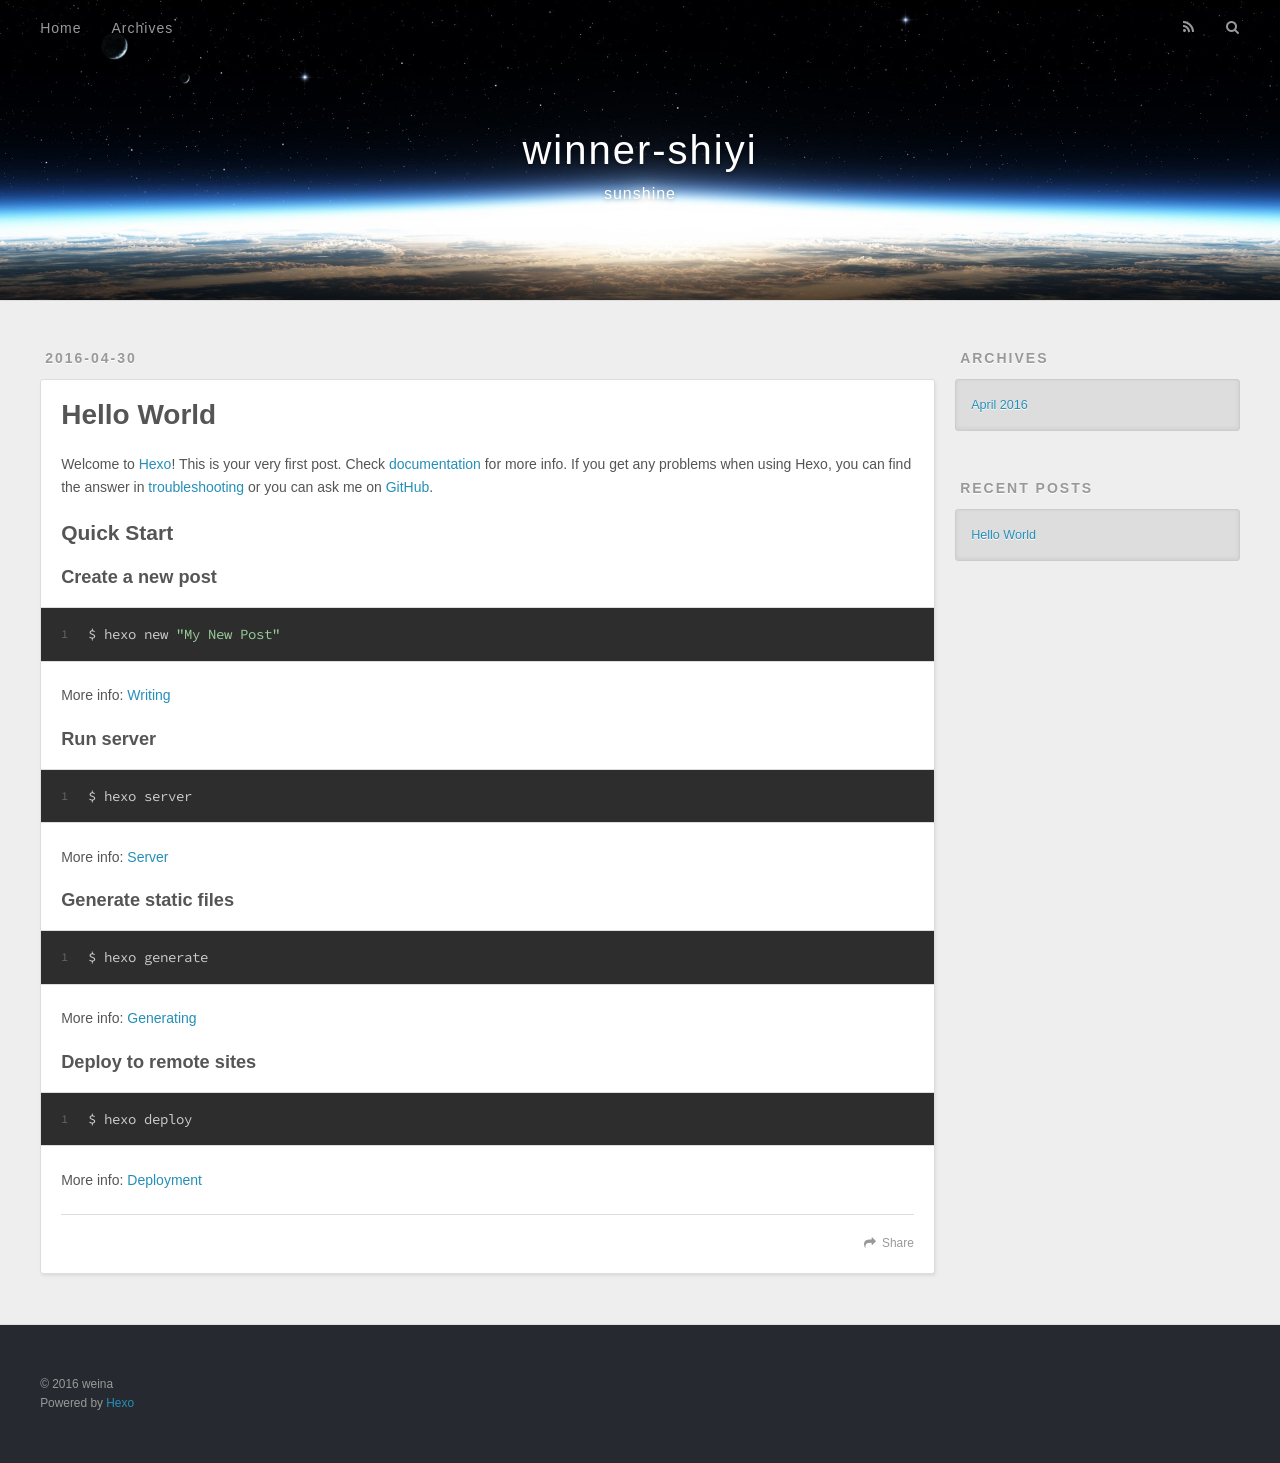
==== index.html @ 85cdf3d2 "Site updated: 2016-04-30 21:46:01" ====
<!DOCTYPE html>
<html>
<head>
  <meta charset="utf-8">
  
  <title>winner-shiyi</title>
  <meta name="viewport" content="width=device-width, initial-scale=1, maximum-scale=1">
  <meta name="description" content="sunshine">
<meta property="og:type" content="website">
<meta property="og:title" content="winner-shiyi">
<meta property="og:url" content="http://yoursite.com/index.html">
<meta property="og:site_name" content="winner-shiyi">
<meta property="og:description" content="sunshine">
<meta name="twitter:card" content="summary">
<meta name="twitter:title" content="winner-shiyi">
<meta name="twitter:description" content="sunshine">
  
    <link rel="alternate" href="/atom.xml" title="winner-shiyi" type="application/atom+xml">
  
  
    <link rel="icon" href="/favicon.png">
  
  
    <link href="//fonts.googleapis.com/css?family=Source+Code+Pro" rel="stylesheet" type="text/css">
  
  <link rel="stylesheet" href="/css/style.css">
  

</head>

<body>
  <div id="container">
    <div id="wrap">
      <header id="header">
  <div id="banner"></div>
  <div id="header-outer" class="outer">
    <div id="header-title" class="inner">
      <h1 id="logo-wrap">
        <a href="/" id="logo">winner-shiyi</a>
      </h1>
      
        <h2 id="subtitle-wrap">
          <a href="/" id="subtitle">sunshine</a>
        </h2>
      
    </div>
    <div id="header-inner" class="inner">
      <nav id="main-nav">
        <a id="main-nav-toggle" class="nav-icon"></a>
        
          <a class="main-nav-link" href="/">Home</a>
        
          <a class="main-nav-link" href="/archives">Archives</a>
        
      </nav>
      <nav id="sub-nav">
        
          <a id="nav-rss-link" class="nav-icon" href="/atom.xml" title="RSS Feed"></a>
        
        <a id="nav-search-btn" class="nav-icon" title="Search"></a>
      </nav>
      <div id="search-form-wrap">
        <form action="//google.com/search" method="get" accept-charset="UTF-8" class="search-form"><input type="search" name="q" results="0" class="search-form-input" placeholder="Search"><button type="submit" class="search-form-submit">&#xF002;</button><input type="hidden" name="sitesearch" value="http://yoursite.com"></form>
      </div>
    </div>
  </div>
</header>
      <div class="outer">
        <section id="main">
  
    <article id="post-hello-world" class="article article-type-post" itemscope itemprop="blogPost">
  <div class="article-meta">
    <a href="/2016/04/30/hello-world/" class="article-date">
  <time datetime="2016-04-30T11:58:37.619Z" itemprop="datePublished">2016-04-30</time>
</a>
    
  </div>
  <div class="article-inner">
    
    
      <header class="article-header">
        
  
    <h1 itemprop="name">
      <a class="article-title" href="/2016/04/30/hello-world/">Hello World</a>
    </h1>
  

      </header>
    
    <div class="article-entry" itemprop="articleBody">
      
        <p>Welcome to <a href="https://hexo.io/" target="_blank" rel="external">Hexo</a>! This is your very first post. Check <a href="https://hexo.io/docs/" target="_blank" rel="external">documentation</a> for more info. If you get any problems when using Hexo, you can find the answer in <a href="https://hexo.io/docs/troubleshooting.html" target="_blank" rel="external">troubleshooting</a> or you can ask me on <a href="https://github.com/hexojs/hexo/issues" target="_blank" rel="external">GitHub</a>.</p>
<h2 id="Quick-Start"><a href="#Quick-Start" class="headerlink" title="Quick Start"></a>Quick Start</h2><h3 id="Create-a-new-post"><a href="#Create-a-new-post" class="headerlink" title="Create a new post"></a>Create a new post</h3><figure class="highlight bash"><table><tr><td class="gutter"><pre><span class="line">1</span><br></pre></td><td class="code"><pre><span class="line">$ hexo new <span class="string">"My New Post"</span></span><br></pre></td></tr></table></figure>
<p>More info: <a href="https://hexo.io/docs/writing.html" target="_blank" rel="external">Writing</a></p>
<h3 id="Run-server"><a href="#Run-server" class="headerlink" title="Run server"></a>Run server</h3><figure class="highlight bash"><table><tr><td class="gutter"><pre><span class="line">1</span><br></pre></td><td class="code"><pre><span class="line">$ hexo server</span><br></pre></td></tr></table></figure>
<p>More info: <a href="https://hexo.io/docs/server.html" target="_blank" rel="external">Server</a></p>
<h3 id="Generate-static-files"><a href="#Generate-static-files" class="headerlink" title="Generate static files"></a>Generate static files</h3><figure class="highlight bash"><table><tr><td class="gutter"><pre><span class="line">1</span><br></pre></td><td class="code"><pre><span class="line">$ hexo generate</span><br></pre></td></tr></table></figure>
<p>More info: <a href="https://hexo.io/docs/generating.html" target="_blank" rel="external">Generating</a></p>
<h3 id="Deploy-to-remote-sites"><a href="#Deploy-to-remote-sites" class="headerlink" title="Deploy to remote sites"></a>Deploy to remote sites</h3><figure class="highlight bash"><table><tr><td class="gutter"><pre><span class="line">1</span><br></pre></td><td class="code"><pre><span class="line">$ hexo deploy</span><br></pre></td></tr></table></figure>
<p>More info: <a href="https://hexo.io/docs/deployment.html" target="_blank" rel="external">Deployment</a></p>

      
    </div>
    <footer class="article-footer">
      <a data-url="http://yoursite.com/2016/04/30/hello-world/" data-id="cinn7bd8j0000e8lcu0cdcanw" class="article-share-link">Share</a>
      
      
    </footer>
  </div>
  
</article>


  

</section>
        
          <aside id="sidebar">
  
    

  
    

  
    
  
    
  <div class="widget-wrap">
    <h3 class="widget-title">Archives</h3>
    <div class="widget">
      <ul class="archive-list"><li class="archive-list-item"><a class="archive-list-link" href="/archives/2016/04/">April 2016</a></li></ul>
    </div>
  </div>


  
    
  <div class="widget-wrap">
    <h3 class="widget-title">Recent Posts</h3>
    <div class="widget">
      <ul>
        
          <li>
            <a href="/2016/04/30/hello-world/">Hello World</a>
          </li>
        
      </ul>
    </div>
  </div>

  
</aside>
        
      </div>
      <footer id="footer">
  
  <div class="outer">
    <div id="footer-info" class="inner">
      &copy; 2016 weina<br>
      Powered by <a href="http://hexo.io/" target="_blank">Hexo</a>
    </div>
  </div>
</footer>
    </div>
    <nav id="mobile-nav">
  
    <a href="/" class="mobile-nav-link">Home</a>
  
    <a href="/archives" class="mobile-nav-link">Archives</a>
  
</nav>
    

<script src="//ajax.googleapis.com/ajax/libs/jquery/2.0.3/jquery.min.js"></script>


  <link rel="stylesheet" href="/fancybox/jquery.fancybox.css">
  <script src="/fancybox/jquery.fancybox.pack.js"></script>


<script src="/js/script.js"></script>

  </div>
</body>
</html>
---- css/style.css ----
body {
  width: 100%;
}
body:before,
body:after {
  content: "";
  display: table;
}
body:after {
  clear: both;
}
html,
body,
div,
span,
applet,
object,
iframe,
h1,
h2,
h3,
h4,
h5,
h6,
p,
blockquote,
pre,
a,
abbr,
acronym,
address,
big,
cite,
code,
del,
dfn,
em,
img,
ins,
kbd,
q,
s,
samp,
small,
strike,
strong,
sub,
sup,
tt,
var,
dl,
dt,
dd,
ol,
ul,
li,
fieldset,
form,
label,
legend,
table,
caption,
tbody,
tfoot,
thead,
tr,
th,
td {
  margin: 0;
  padding: 0;
  border: 0;
  outline: 0;
  font-weight: inherit;
  font-style: inherit;
  font-family: inherit;
  font-size: 100%;
  vertical-align: baseline;
}
body {
  line-height: 1;
  color: #000;
  background: #fff;
}
ol,
ul {
  list-style: none;
}
table {
  border-collapse: separate;
  border-spacing: 0;
  vertical-align: middle;
}
caption,
th,
td {
  text-align: left;
  font-weight: normal;
  vertical-align: middle;
}
a img {
  border: none;
}
input,
button {
  margin: 0;
  padding: 0;
}
input::-moz-focus-inner,
button::-moz-focus-inner {
  border: 0;
  padding: 0;
}
@font-face {
  font-family: FontAwesome;
  font-style: normal;
  font-weight: normal;
  src: url("fonts/fontawesome-webfont.eot?v=#4.0.3");
  src: url("fonts/fontawesome-webfont.eot?#iefix&v=#4.0.3") format("embedded-opentype"), url("fonts/fontawesome-webfont.woff?v=#4.0.3") format("woff"), url("fonts/fontawesome-webfont.ttf?v=#4.0.3") format("truetype"), url("fonts/fontawesome-webfont.svg#fontawesomeregular?v=#4.0.3") format("svg");
}
html,
body,
#container {
  height: 100%;
}
body {
  background: #eee;
  font: 14px "Helvetica Neue", Helvetica, Arial, sans-serif;
  -webkit-text-size-adjust: 100%;
}
.outer {
  max-width: 1220px;
  margin: 0 auto;
  padding: 0 20px;
}
.outer:before,
.outer:after {
  content: "";
  display: table;
}
.outer:after {
  clear: both;
}
.inner {
  display: inline;
  float: left;
  width: 98.33333333333333%;
  margin: 0 0.833333333333333%;
}
.left,
.alignleft {
  float: left;
}
.right,
.alignright {
  float: right;
}
.clear {
  clear: both;
}
#container {
  position: relative;
}
.mobile-nav-on {
  overflow: hidden;
}
#wrap {
  height: 100%;
  width: 100%;
  position: absolute;
  top: 0;
  left: 0;
  -webkit-transition: 0.2s ease-out;
  -moz-transition: 0.2s ease-out;
  -ms-transition: 0.2s ease-out;
  transition: 0.2s ease-out;
  z-index: 1;
  background: #eee;
}
.mobile-nav-on #wrap {
  left: 280px;
}
@media screen and (min-width: 768px) {
  #main {
    display: inline;
    float: left;
    width: 73.33333333333333%;
    margin: 0 0.833333333333333%;
  }
}
.article-date,
.article-category-link,
.archive-year,
.widget-title {
  text-decoration: none;
  text-transform: uppercase;
  letter-spacing: 2px;
  color: #999;
  margin-bottom: 1em;
  margin-left: 5px;
  line-height: 1em;
  text-shadow: 0 1px #fff;
  font-weight: bold;
}
.article-inner,
.archive-article-inner {
  background: #fff;
  -webkit-box-shadow: 1px 2px 3px #ddd;
  box-shadow: 1px 2px 3px #ddd;
  border: 1px solid #ddd;
  -webkit-border-radius: 3px;
  border-radius: 3px;
}
.article-entry h1,
.widget h1 {
  font-size: 2em;
}
.article-entry h2,
.widget h2 {
  font-size: 1.5em;
}
.article-entry h3,
.widget h3 {
  font-size: 1.3em;
}
.article-entry h4,
.widget h4 {
  font-size: 1.2em;
}
.article-entry h5,
.widget h5 {
  font-size: 1em;
}
.article-entry h6,
.widget h6 {
  font-size: 1em;
  color: #999;
}
.article-entry hr,
.widget hr {
  border: 1px dashed #ddd;
}
.article-entry strong,
.widget strong {
  font-weight: bold;
}
.article-entry em,
.widget em,
.article-entry cite,
.widget cite {
  font-style: italic;
}
.article-entry sup,
.widget sup,
.article-entry sub,
.widget sub {
  font-size: 0.75em;
  line-height: 0;
  position: relative;
  vertical-align: baseline;
}
.article-entry sup,
.widget sup {
  top: -0.5em;
}
.article-entry sub,
.widget sub {
  bottom: -0.2em;
}
.article-entry small,
.widget small {
  font-size: 0.85em;
}
.article-entry acronym,
.widget acronym,
.article-entry abbr,
.widget abbr {
  border-bottom: 1px dotted;
}
.article-entry ul,
.widget ul,
.article-entry ol,
.widget ol,
.article-entry dl,
.widget dl {
  margin: 0 20px;
  line-height: 1.6em;
}
.article-entry ul ul,
.widget ul ul,
.article-entry ol ul,
.widget ol ul,
.article-entry ul ol,
.widget ul ol,
.article-entry ol ol,
.widget ol ol {
  margin-top: 0;
  margin-bottom: 0;
}
.article-entry ul,
.widget ul {
  list-style: disc;
}
.article-entry ol,
.widget ol {
  list-style: decimal;
}
.article-entry dt,
.widget dt {
  font-weight: bold;
}
#header {
  height: 300px;
  position: relative;
  border-bottom: 1px solid #ddd;
}
#header:before,
#header:after {
  content: "";
  position: absolute;
  left: 0;
  right: 0;
  height: 40px;
}
#header:before {
  top: 0;
  background: -webkit-linear-gradient(rgba(0,0,0,0.2), transparent);
  background: -moz-linear-gradient(rgba(0,0,0,0.2), transparent);
  background: -ms-linear-gradient(rgba(0,0,0,0.2), transparent);
  background: linear-gradient(rgba(0,0,0,0.2), transparent);
}
#header:after {
  bottom: 0;
  background: -webkit-linear-gradient(transparent, rgba(0,0,0,0.2));
  background: -moz-linear-gradient(transparent, rgba(0,0,0,0.2));
  background: -ms-linear-gradient(transparent, rgba(0,0,0,0.2));
  background: linear-gradient(transparent, rgba(0,0,0,0.2));
}
#header-outer {
  height: 100%;
  position: relative;
}
#header-inner {
  position: relative;
  overflow: hidden;
}
#banner {
  position: absolute;
  top: 0;
  left: 0;
  width: 100%;
  height: 100%;
  background: url("images/banner.jpg") center #000;
  -webkit-background-size: cover;
  -moz-background-size: cover;
  background-size: cover;
  z-index: -1;
}
#header-title {
  text-align: center;
  height: 40px;
  position: absolute;
  top: 50%;
  left: 0;
  margin-top: -20px;
}
#logo,
#subtitle {
  text-decoration: none;
  color: #fff;
  font-weight: 300;
  text-shadow: 0 1px 4px rgba(0,0,0,0.3);
}
#logo {
  font-size: 40px;
  line-height: 40px;
  letter-spacing: 2px;
}
#subtitle {
  font-size: 16px;
  line-height: 16px;
  letter-spacing: 1px;
}
#subtitle-wrap {
  margin-top: 16px;
}
#main-nav {
  float: left;
  margin-left: -15px;
}
.nav-icon,
.main-nav-link {
  float: left;
  color: #fff;
  opacity: 0.6;
  text-decoration: none;
  text-shadow: 0 1px rgba(0,0,0,0.2);
  -webkit-transition: opacity 0.2s;
  -moz-transition: opacity 0.2s;
  -ms-transition: opacity 0.2s;
  transition: opacity 0.2s;
  display: block;
  padding: 20px 15px;
}
.nav-icon:hover,
.main-nav-link:hover {
  opacity: 1;
}
.nav-icon {
  font-family: FontAwesome;
  text-align: center;
  font-size: 14px;
  width: 14px;
  height: 14px;
  padding: 20px 15px;
  position: relative;
  cursor: pointer;
}
.main-nav-link {
  font-weight: 300;
  letter-spacing: 1px;
}
@media screen and (max-width: 479px) {
  .main-nav-link {
    display: none;
  }
}
#main-nav-toggle {
  display: none;
}
#main-nav-toggle:before {
  content: "\f0c9";
}
@media screen and (max-width: 479px) {
  #main-nav-toggle {
    display: block;
  }
}
#sub-nav {
  float: right;
  margin-right: -15px;
}
#nav-rss-link:before {
  content: "\f09e";
}
#nav-search-btn:before {
  content: "\f002";
}
#search-form-wrap {
  position: absolute;
  top: 15px;
  width: 150px;
  height: 30px;
  right: -150px;
  opacity: 0;
  -webkit-transition: 0.2s ease-out;
  -moz-transition: 0.2s ease-out;
  -ms-transition: 0.2s ease-out;
  transition: 0.2s ease-out;
}
#search-form-wrap.on {
  opacity: 1;
  right: 0;
}
@media screen and (max-width: 479px) {
  #search-form-wrap {
    width: 100%;
    right: -100%;
  }
}
.search-form {
  position: absolute;
  top: 0;
  left: 0;
  right: 0;
  background: #fff;
  padding: 5px 15px;
  -webkit-border-radius: 15px;
  border-radius: 15px;
  -webkit-box-shadow: 0 0 10px rgba(0,0,0,0.3);
  box-shadow: 0 0 10px rgba(0,0,0,0.3);
}
.search-form-input {
  border: none;
  background: none;
  color: #555;
  width: 100%;
  font: 13px "Helvetica Neue", Helvetica, Arial, sans-serif;
  outline: none;
}
.search-form-input::-webkit-search-results-decoration,
.search-form-input::-webkit-search-cancel-button {
  -webkit-appearance: none;
}
.search-form-submit {
  position: absolute;
  top: 50%;
  right: 10px;
  margin-top: -7px;
  font: 13px FontAwesome;
  border: none;
  background: none;
  color: #bbb;
  cursor: pointer;
}
.search-form-submit:hover,
.search-form-submit:focus {
  color: #777;
}
.article {
  margin: 50px 0;
}
.article-inner {
  overflow: hidden;
}
.article-meta:before,
.article-meta:after {
  content: "";
  display: table;
}
.article-meta:after {
  clear: both;
}
.article-date {
  float: left;
}
.article-category {
  float: left;
  line-height: 1em;
  color: #ccc;
  text-shadow: 0 1px #fff;
  margin-left: 8px;
}
.article-category:before {
  content: "\2022";
}
.article-category-link {
  margin: 0 12px 1em;
}
.article-header {
  padding: 20px 20px 0;
}
.article-title {
  text-decoration: none;
  font-size: 2em;
  font-weight: bold;
  color: #555;
  line-height: 1.1em;
  -webkit-transition: color 0.2s;
  -moz-transition: color 0.2s;
  -ms-transition: color 0.2s;
  transition: color 0.2s;
}
a.article-title:hover {
  color: #258fb8;
}
.article-entry {
  color: #555;
  padding: 0 20px;
}
.article-entry:before,
.article-entry:after {
  content: "";
  display: table;
}
.article-entry:after {
  clear: both;
}
.article-entry p,
.article-entry table {
  line-height: 1.6em;
  margin: 1.6em 0;
}
.article-entry h1,
.article-entry h2,
.article-entry h3,
.article-entry h4,
.article-entry h5,
.article-entry h6 {
  font-weight: bold;
}
.article-entry h1,
.article-entry h2,
.article-entry h3,
.article-entry h4,
.article-entry h5,
.article-entry h6 {
  line-height: 1.1em;
  margin: 1.1em 0;
}
.article-entry a {
  color: #258fb8;
  text-decoration: none;
}
.article-entry a:hover {
  text-decoration: underline;
}
.article-entry ul,
.article-entry ol,
.article-entry dl {
  margin-top: 1.6em;
  margin-bottom: 1.6em;
}
.article-entry img,
.article-entry video {
  max-width: 100%;
  height: auto;
  display: block;
  margin: auto;
}
.article-entry iframe {
  border: none;
}
.article-entry table {
  width: 100%;
  border-collapse: collapse;
  border-spacing: 0;
}
.article-entry th {
  font-weight: bold;
  border-bottom: 3px solid #ddd;
  padding-bottom: 0.5em;
}
.article-entry td {
  border-bottom: 1px solid #ddd;
  padding: 10px 0;
}
.article-entry blockquote {
  font-family: Georgia, "Times New Roman", serif;
  font-size: 1.4em;
  margin: 1.6em 20px;
  text-align: center;
}
.article-entry blockquote footer {
  font-size: 14px;
  margin: 1.6em 0;
  font-family: "Helvetica Neue", Helvetica, Arial, sans-serif;
}
.article-entry blockquote footer cite:before {
  content: "—";
  padding: 0 0.5em;
}
.article-entry .pullquote {
  text-align: left;
  width: 45%;
  margin: 0;
}
.article-entry .pullquote.left {
  margin-left: 0.5em;
  margin-right: 1em;
}
.article-entry .pullquote.right {
  margin-right: 0.5em;
  margin-left: 1em;
}
.article-entry .caption {
  color: #999;
  display: block;
  font-size: 0.9em;
  margin-top: 0.5em;
  position: relative;
  text-align: center;
}
.article-entry .video-container {
  position: relative;
  padding-top: 56.25%;
  height: 0;
  overflow: hidden;
}
.article-entry .video-container iframe,
.article-entry .video-container object,
.article-entry .video-container embed {
  position: absolute;
  top: 0;
  left: 0;
  width: 100%;
  height: 100%;
  margin-top: 0;
}
.article-more-link a {
  display: inline-block;
  line-height: 1em;
  padding: 6px 15px;
  -webkit-border-radius: 15px;
  border-radius: 15px;
  background: #eee;
  color: #999;
  text-shadow: 0 1px #fff;
  text-decoration: none;
}
.article-more-link a:hover {
  background: #258fb8;
  color: #fff;
  text-decoration: none;
  text-shadow: 0 1px #1e7293;
}
.article-footer {
  font-size: 0.85em;
  line-height: 1.6em;
  border-top: 1px solid #ddd;
  padding-top: 1.6em;
  margin: 0 20px 20px;
}
.article-footer:before,
.article-footer:after {
  content: "";
  display: table;
}
.article-footer:after {
  clear: both;
}
.article-footer a {
  color: #999;
  text-decoration: none;
}
.article-footer a:hover {
  color: #555;
}
.article-tag-list-item {
  float: left;
  margin-right: 10px;
}
.article-tag-list-link:before {
  content: "#";
}
.article-comment-link {
  float: right;
}
.article-comment-link:before {
  content: "\f075";
  font-family: FontAwesome;
  padding-right: 8px;
}
.article-share-link {
  cursor: pointer;
  float: right;
  margin-left: 20px;
}
.article-share-link:before {
  content: "\f064";
  font-family: FontAwesome;
  padding-right: 6px;
}
#article-nav {
  position: relative;
}
#article-nav:before,
#article-nav:after {
  content: "";
  display: table;
}
#article-nav:after {
  clear: both;
}
@media screen and (min-width: 768px) {
  #article-nav {
    margin: 50px 0;
  }
  #article-nav:before {
    width: 8px;
    height: 8px;
    position: absolute;
    top: 50%;
    left: 50%;
    margin-top: -4px;
    margin-left: -4px;
    content: "";
    -webkit-border-radius: 50%;
    border-radius: 50%;
    background: #ddd;
    -webkit-box-shadow: 0 1px 2px #fff;
    box-shadow: 0 1px 2px #fff;
  }
}
.article-nav-link-wrap {
  text-decoration: none;
  text-shadow: 0 1px #fff;
  color: #999;
  -webkit-box-sizing: border-box;
  -moz-box-sizing: border-box;
  box-sizing: border-box;
  margin-top: 50px;
  text-align: center;
  display: block;
}
.article-nav-link-wrap:hover {
  color: #555;
}
@media screen and (min-width: 768px) {
  .article-nav-link-wrap {
    width: 50%;
    margin-top: 0;
  }
}
@media screen and (min-width: 768px) {
  #article-nav-newer {
    float: left;
    text-align: right;
    padding-right: 20px;
  }
}
@media screen and (min-width: 768px) {
  #article-nav-older {
    float: right;
    text-align: left;
    padding-left: 20px;
  }
}
.article-nav-caption {
  text-transform: uppercase;
  letter-spacing: 2px;
  color: #ddd;
  line-height: 1em;
  font-weight: bold;
}
#article-nav-newer .article-nav-caption {
  margin-right: -2px;
}
.article-nav-title {
  font-size: 0.85em;
  line-height: 1.6em;
  margin-top: 0.5em;
}
.article-share-box {
  position: absolute;
  display: none;
  background: #fff;
  -webkit-box-shadow: 1px 2px 10px rgba(0,0,0,0.2);
  box-shadow: 1px 2px 10px rgba(0,0,0,0.2);
  -webkit-border-radius: 3px;
  border-radius: 3px;
  margin-left: -145px;
  overflow: hidden;
  z-index: 1;
}
.article-share-box.on {
  display: block;
}
.article-share-input {
  width: 100%;
  background: none;
  -webkit-box-sizing: border-box;
  -moz-box-sizing: border-box;
  box-sizing: border-box;
  font: 14px "Helvetica Neue", Helvetica, Arial, sans-serif;
  padding: 0 15px;
  color: #555;
  outline: none;
  border: 1px solid #ddd;
  -webkit-border-radius: 3px 3px 0 0;
  border-radius: 3px 3px 0 0;
  height: 36px;
  line-height: 36px;
}
.article-share-links {
  background: #eee;
}
.article-share-links:before,
.article-share-links:after {
  content: "";
  display: table;
}
.article-share-links:after {
  clear: both;
}
.article-share-twitter,
.article-share-facebook,
.article-share-pinterest,
.article-share-google {
  width: 50px;
  height: 36px;
  display: block;
  float: left;
  position: relative;
  color: #999;
  text-shadow: 0 1px #fff;
}
.article-share-twitter:before,
.article-share-facebook:before,
.article-share-pinterest:before,
.article-share-google:before {
  font-size: 20px;
  font-family: FontAwesome;
  width: 20px;
  height: 20px;
  position: absolute;
  top: 50%;
  left: 50%;
  margin-top: -10px;
  margin-left: -10px;
  text-align: center;
}
.article-share-twitter:hover,
.article-share-facebook:hover,
.article-share-pinterest:hover,
.article-share-google:hover {
  color: #fff;
}
.article-share-twitter:before {
  content: "\f099";
}
.article-share-twitter:hover {
  background: #00aced;
  text-shadow: 0 1px #008abe;
}
.article-share-facebook:before {
  content: "\f09a";
}
.article-share-facebook:hover {
  background: #3b5998;
  text-shadow: 0 1px #2f477a;
}
.article-share-pinterest:before {
  content: "\f0d2";
}
.article-share-pinterest:hover {
  background: #cb2027;
  text-shadow: 0 1px #a21a1f;
}
.article-share-google:before {
  content: "\f0d5";
}
.article-share-google:hover {
  background: #dd4b39;
  text-shadow: 0 1px #be3221;
}
.article-gallery {
  background: #000;
  position: relative;
}
.article-gallery-photos {
  position: relative;
  overflow: hidden;
}
.article-gallery-img {
  display: none;
  max-width: 100%;
}
.article-gallery-img:first-child {
  display: block;
}
.article-gallery-img.loaded {
  position: absolute;
  display: block;
}
.article-gallery-img img {
  display: block;
  max-width: 100%;
  margin: 0 auto;
}
#comments {
  background: #fff;
  -webkit-box-shadow: 1px 2px 3px #ddd;
  box-shadow: 1px 2px 3px #ddd;
  padding: 20px;
  border: 1px solid #ddd;
  -webkit-border-radius: 3px;
  border-radius: 3px;
  margin: 50px 0;
}
#comments a {
  color: #258fb8;
}
.archives-wrap {
  margin: 50px 0;
}
.archives:before,
.archives:after {
  content: "";
  display: table;
}
.archives:after {
  clear: both;
}
.archive-year-wrap {
  margin-bottom: 1em;
}
.archives {
  -webkit-column-gap: 10px;
  -moz-column-gap: 10px;
  column-gap: 10px;
}
@media screen and (min-width: 480px) and (max-width: 767px) {
  .archives {
    -webkit-column-count: 2;
    -moz-column-count: 2;
    column-count: 2;
  }
}
@media screen and (min-width: 768px) {
  .archives {
    -webkit-column-count: 3;
    -moz-column-count: 3;
    column-count: 3;
  }
}
.archive-article {
  -webkit-column-break-inside: avoid;
  page-break-inside: avoid;
  overflow: hidden;
  break-inside: avoid-column;
}
.archive-article-inner {
  padding: 10px;
  margin-bottom: 15px;
}
.archive-article-title {
  text-decoration: none;
  font-weight: bold;
  color: #555;
  -webkit-transition: color 0.2s;
  -moz-transition: color 0.2s;
  -ms-transition: color 0.2s;
  transition: color 0.2s;
  line-height: 1.6em;
}
.archive-article-title:hover {
  color: #258fb8;
}
.archive-article-footer {
  margin-top: 1em;
}
.archive-article-date {
  color: #999;
  text-decoration: none;
  font-size: 0.85em;
  line-height: 1em;
  margin-bottom: 0.5em;
  display: block;
}
#page-nav {
  margin: 50px auto;
  background: #fff;
  -webkit-box-shadow: 1px 2px 3px #ddd;
  box-shadow: 1px 2px 3px #ddd;
  border: 1px solid #ddd;
  -webkit-border-radius: 3px;
  border-radius: 3px;
  text-align: center;
  color: #999;
  overflow: hidden;
}
#page-nav:before,
#page-nav:after {
  content: "";
  display: table;
}
#page-nav:after {
  clear: both;
}
#page-nav a,
#page-nav span {
  padding: 10px 20px;
  line-height: 1;
  height: 2ex;
}
#page-nav a {
  color: #999;
  text-decoration: none;
}
#page-nav a:hover {
  background: #999;
  color: #fff;
}
#page-nav .prev {
  float: left;
}
#page-nav .next {
  float: right;
}
#page-nav .page-number {
  display: inline-block;
}
@media screen and (max-width: 479px) {
  #page-nav .page-number {
    display: none;
  }
}
#page-nav .current {
  color: #555;
  font-weight: bold;
}
#page-nav .space {
  color: #ddd;
}
#footer {
  background: #262a30;
  padding: 50px 0;
  border-top: 1px solid #ddd;
  color: #999;
}
#footer a {
  color: #258fb8;
  text-decoration: none;
}
#footer a:hover {
  text-decoration: underline;
}
#footer-info {
  line-height: 1.6em;
  font-size: 0.85em;
}
.article-entry pre,
.article-entry .highlight {
  background: #2d2d2d;
  margin: 0 -20px;
  padding: 15px 20px;
  border-style: solid;
  border-color: #ddd;
  border-width: 1px 0;
  overflow: auto;
  color: #ccc;
  line-height: 22.400000000000002px;
}
.article-entry .highlight .gutter pre,
.article-entry .gist .gist-file .gist-data .line-numbers {
  color: #666;
  font-size: 0.85em;
}
.article-entry pre,
.article-entry code {
  font-family: "Source Code Pro", Consolas, Monaco, Menlo, Consolas, monospace;
}
.article-entry code {
  background: #eee;
  text-shadow: 0 1px #fff;
  padding: 0 0.3em;
}
.article-entry pre code {
  background: none;
  text-shadow: none;
  padding: 0;
}
.article-entry .highlight pre {
  border: none;
  margin: 0;
  padding: 0;
}
.article-entry .highlight table {
  margin: 0;
  width: auto;
}
.article-entry .highlight td {
  border: none;
  padding: 0;
}
.article-entry .highlight figcaption {
  font-size: 0.85em;
  color: #999;
  line-height: 1em;
  margin-bottom: 1em;
}
.article-entry .highlight figcaption:before,
.article-entry .highlight figcaption:after {
  content: "";
  display: table;
}
.article-entry .highlight figcaption:after {
  clear: both;
}
.article-entry .highlight figcaption a {
  float: right;
}
.article-entry .highlight .gutter pre {
  text-align: right;
  padding-right: 20px;
}
.article-entry .highlight .line {
  height: 22.400000000000002px;
}
.article-entry .highlight .line.marked {
  background: #515151;
}
.article-entry .gist {
  margin: 0 -20px;
  border-style: solid;
  border-color: #ddd;
  border-width: 1px 0;
  background: #2d2d2d;
  padding: 15px 20px 15px 0;
}
.article-entry .gist .gist-file {
  border: none;
  font-family: "Source Code Pro", Consolas, Monaco, Menlo, Consolas, monospace;
  margin: 0;
}
.article-entry .gist .gist-file .gist-data {
  background: none;
  border: none;
}
.article-entry .gist .gist-file .gist-data .line-numbers {
  background: none;
  border: none;
  padding: 0 20px 0 0;
}
.article-entry .gist .gist-file .gist-data .line-data {
  padding: 0 !important;
}
.article-entry .gist .gist-file .highlight {
  margin: 0;
  padding: 0;
  border: none;
}
.article-entry .gist .gist-file .gist-meta {
  background: #2d2d2d;
  color: #999;
  font: 0.85em "Helvetica Neue", Helvetica, Arial, sans-serif;
  text-shadow: 0 0;
  padding: 0;
  margin-top: 1em;
  margin-left: 20px;
}
.article-entry .gist .gist-file .gist-meta a {
  color: #258fb8;
  font-weight: normal;
}
.article-entry .gist .gist-file .gist-meta a:hover {
  text-decoration: underline;
}
pre .comment,
pre .title {
  color: #999;
}
pre .variable,
pre .attribute,
pre .tag,
pre .regexp,
pre .ruby .constant,
pre .xml .tag .title,
pre .xml .pi,
pre .xml .doctype,
pre .html .doctype,
pre .css .id,
pre .css .class,
pre .css .pseudo {
  color: #f2777a;
}
pre .number,
pre .preprocessor,
pre .built_in,
pre .literal,
pre .params,
pre .constant {
  color: #f99157;
}
pre .class,
pre .ruby .class .title,
pre .css .rules .attribute {
  color: #9c9;
}
pre .string,
pre .value,
pre .inheritance,
pre .header,
pre .ruby .symbol,
pre .xml .cdata {
  color: #9c9;
}
pre .css .hexcolor {
  color: #6cc;
}
pre .function,
pre .python .decorator,
pre .python .title,
pre .ruby .function .title,
pre .ruby .title .keyword,
pre .perl .sub,
pre .javascript .title,
pre .coffeescript .title {
  color: #69c;
}
pre .keyword,
pre .javascript .function {
  color: #c9c;
}
@media screen and (max-width: 479px) {
  #mobile-nav {
    position: absolute;
    top: 0;
    left: 0;
    width: 280px;
    height: 100%;
    background: #191919;
    border-right: 1px solid #fff;
  }
}
@media screen and (max-width: 479px) {
  .mobile-nav-link {
    display: block;
    color: #999;
    text-decoration: none;
    padding: 15px 20px;
    font-weight: bold;
  }
  .mobile-nav-link:hover {
    color: #fff;
  }
}
@media screen and (min-width: 768px) {
  #sidebar {
    display: inline;
    float: left;
    width: 23.333333333333332%;
    margin: 0 0.833333333333333%;
  }
}
.widget-wrap {
  margin: 50px 0;
}
.widget {
  color: #777;
  text-shadow: 0 1px #fff;
  background: #ddd;
  -webkit-box-shadow: 0 -1px 4px #ccc inset;
  box-shadow: 0 -1px 4px #ccc inset;
  border: 1px solid #ccc;
  padding: 15px;
  -webkit-border-radius: 3px;
  border-radius: 3px;
}
.widget a {
  color: #258fb8;
  text-decoration: none;
}
.widget a:hover {
  text-decoration: underline;
}
.widget ul ul,
.widget ol ul,
.widget dl ul,
.widget ul ol,
.widget ol ol,
.widget dl ol,
.widget ul dl,
.widget ol dl,
.widget dl dl {
  margin-left: 15px;
  list-style: disc;
}
.widget {
  line-height: 1.6em;
  word-wrap: break-word;
  font-size: 0.9em;
}
.widget ul,
.widget ol {
  list-style: none;
  margin: 0;
}
.widget ul ul,
.widget ol ul,
.widget ul ol,
.widget ol ol {
  margin: 0 20px;
}
.widget ul ul,
.widget ol ul {
  list-style: disc;
}
.widget ul ol,
.widget ol ol {
  list-style: decimal;
}
.category-list-count,
.tag-list-count,
.archive-list-count {
  padding-left: 5px;
  color: #999;
  font-size: 0.85em;
}
.category-list-count:before,
.tag-list-count:before,
.archive-list-count:before {
  content: "(";
}
.category-list-count:after,
.tag-list-count:after,
.archive-list-count:after {
  content: ")";
}
.tagcloud a {
  margin-right: 5px;
  display: inline-block;
}
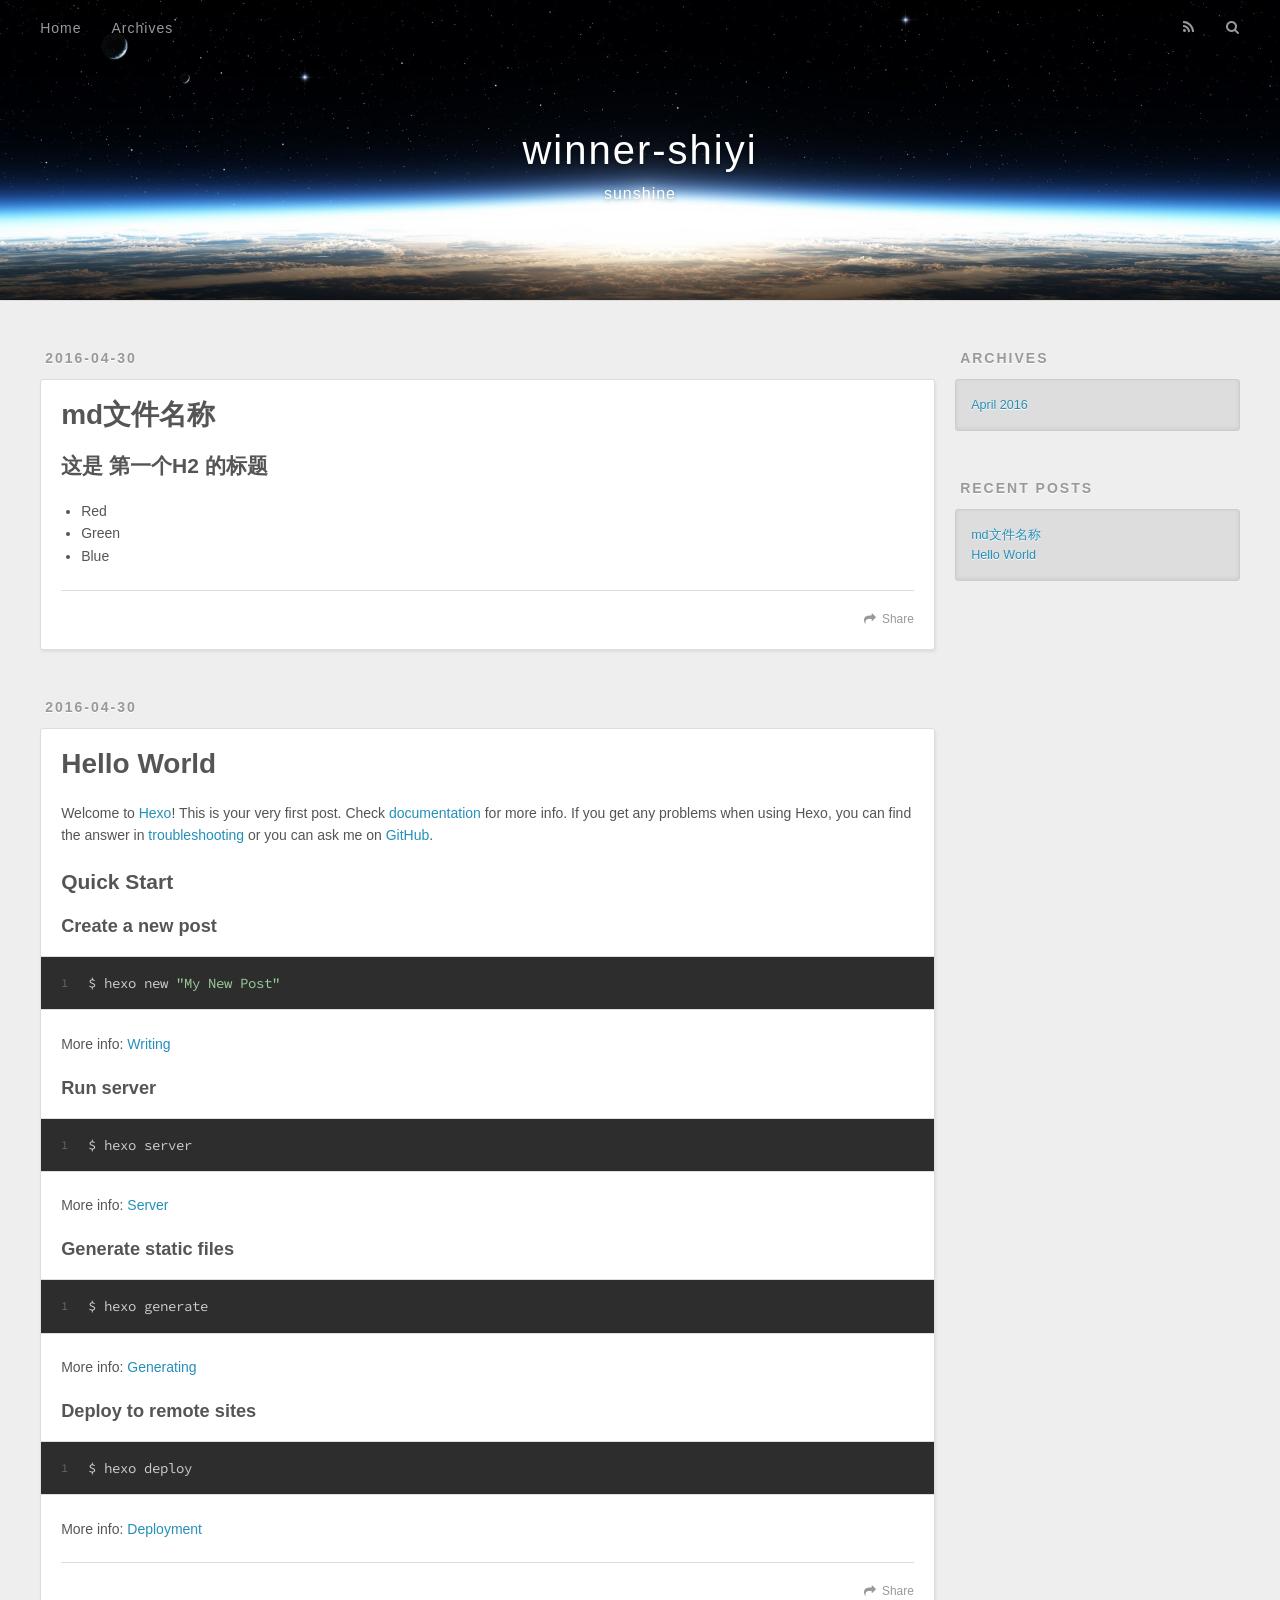
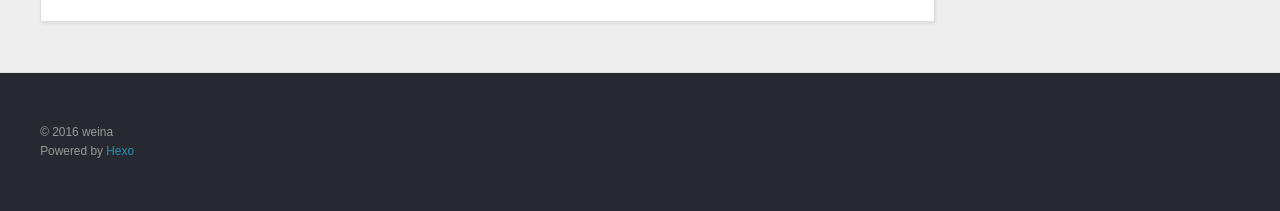
==== commit 84725c9e: "Site updated: 2016-04-30 23:40:00" ====
--- a/index.html
+++ b/index.html
@@ -68,6 +68,47 @@
       <div class="outer">
         <section id="main">
   
+    <article id="post-md文件名称" class="article article-type-post" itemscope itemprop="blogPost">
+  <div class="article-meta">
+    <a href="/2016/04/30/md文件名称/" class="article-date">
+  <time datetime="2016-04-30T15:19:18.000Z" itemprop="datePublished">2016-04-30</time>
+</a>
+    
+  </div>
+  <div class="article-inner">
+    
+    
+      <header class="article-header">
+        
+  
+    <h1 itemprop="name">
+      <a class="article-title" href="/2016/04/30/md文件名称/">md文件名称</a>
+    </h1>
+  
+
+      </header>
+    
+    <div class="article-entry" itemprop="articleBody">
+      
+        <h2 id="这是-第一个H2-的标题"><a href="#这是-第一个H2-的标题" class="headerlink" title="这是 第一个H2 的标题"></a>这是 第一个H2 的标题</h2><ul>
+<li>Red</li>
+<li>Green</li>
+<li>Blue</li>
+</ul>
+
+      
+    </div>
+    <footer class="article-footer">
+      <a data-url="http://yoursite.com/2016/04/30/md文件名称/" data-id="cinnbbqb20000iolctb8zc97j" class="article-share-link">Share</a>
+      
+      
+    </footer>
+  </div>
+  
+</article>
+
+
+  
     <article id="post-hello-world" class="article article-type-post" itemscope itemprop="blogPost">
   <div class="article-meta">
     <a href="/2016/04/30/hello-world/" class="article-date">
@@ -103,7 +144,7 @@
       
     </div>
     <footer class="article-footer">
-      <a data-url="http://yoursite.com/2016/04/30/hello-world/" data-id="cinn7bd8j0000e8lcu0cdcanw" class="article-share-link">Share</a>
+      <a data-url="http://yoursite.com/2016/04/30/hello-world/" data-id="cinnbbqbb0001iolc2dj10ahu" class="article-share-link">Share</a>
       
       
     </footer>
@@ -143,6 +184,10 @@
       <ul>
         
           <li>
+            <a href="/2016/04/30/md文件名称/">md文件名称</a>
+          </li>
+        
+          <li>
             <a href="/2016/04/30/hello-world/">Hello World</a>
           </li>
         
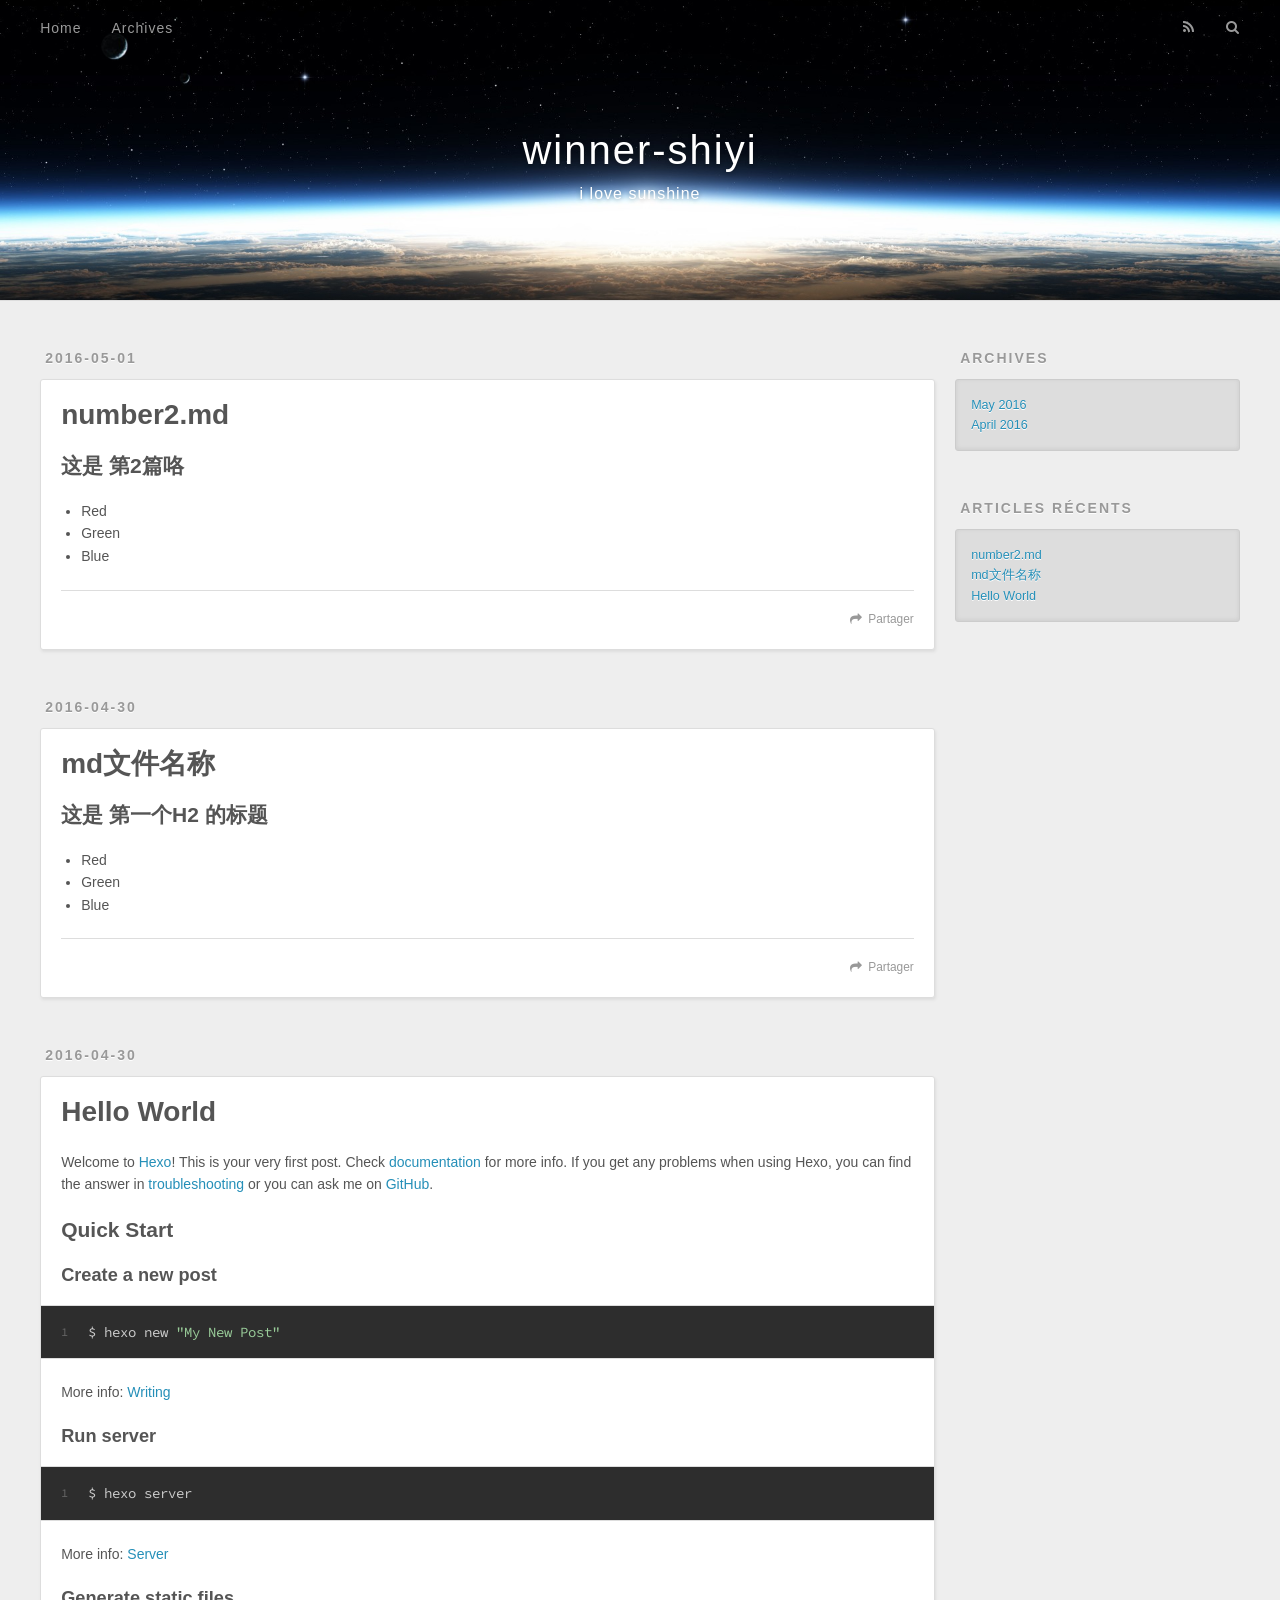
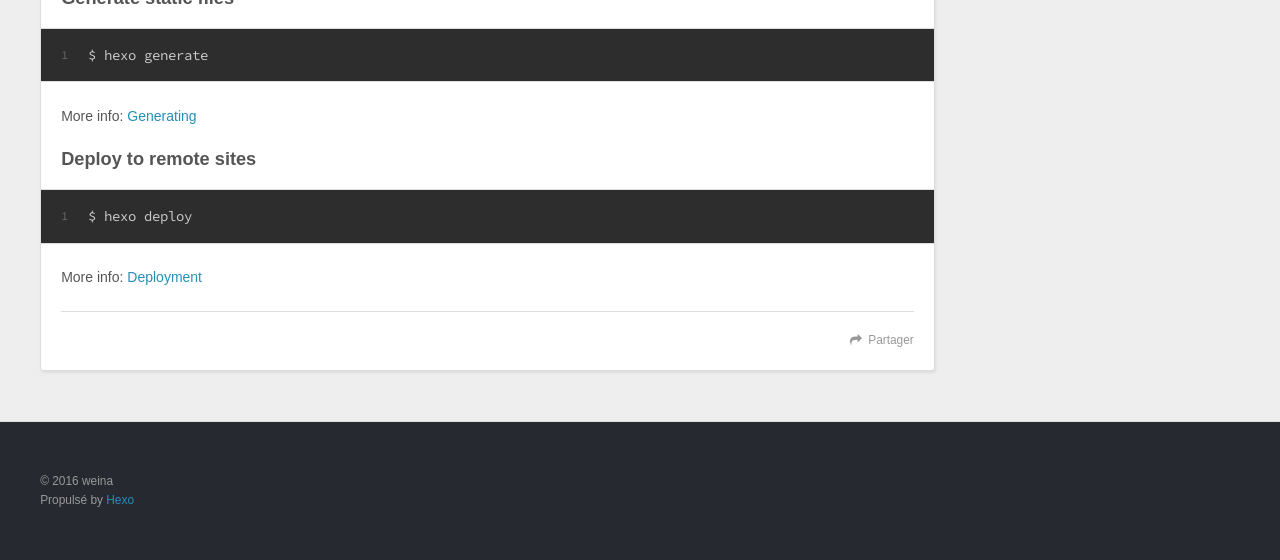
==== commit d707f529: "Site updated: 2016-05-01 00:54:59" ====
--- a/index.html
+++ b/index.html
@@ -40,7 +40,7 @@
       </h1>
       
         <h2 id="subtitle-wrap">
-          <a href="/" id="subtitle">sunshine</a>
+          <a href="/" id="subtitle">i love sunshine</a>
         </h2>
       
     </div>
@@ -55,9 +55,9 @@
       </nav>
       <nav id="sub-nav">
         
-          <a id="nav-rss-link" class="nav-icon" href="/atom.xml" title="RSS Feed"></a>
-        
-        <a id="nav-search-btn" class="nav-icon" title="Search"></a>
+          <a id="nav-rss-link" class="nav-icon" href="/atom.xml" title="Flux RSS"></a>
+        
+        <a id="nav-search-btn" class="nav-icon" title="Rechercher"></a>
       </nav>
       <div id="search-form-wrap">
         <form action="//google.com/search" method="get" accept-charset="UTF-8" class="search-form"><input type="search" name="q" results="0" class="search-form-input" placeholder="Search"><button type="submit" class="search-form-submit">&#xF002;</button><input type="hidden" name="sitesearch" value="http://yoursite.com"></form>
@@ -67,6 +67,47 @@
 </header>
       <div class="outer">
         <section id="main">
+  
+    <article id="post-number2-md" class="article article-type-post" itemscope itemprop="blogPost">
+  <div class="article-meta">
+    <a href="/2016/05/01/number2-md/" class="article-date">
+  <time datetime="2016-04-30T16:04:37.000Z" itemprop="datePublished">2016-05-01</time>
+</a>
+    
+  </div>
+  <div class="article-inner">
+    
+    
+      <header class="article-header">
+        
+  
+    <h1 itemprop="name">
+      <a class="article-title" href="/2016/05/01/number2-md/">number2.md</a>
+    </h1>
+  
+
+      </header>
+    
+    <div class="article-entry" itemprop="articleBody">
+      
+        <h2 id="这是-第2篇咯"><a href="#这是-第2篇咯" class="headerlink" title="这是 第2篇咯"></a>这是 第2篇咯</h2><ul>
+<li>Red</li>
+<li>Green</li>
+<li>Blue</li>
+</ul>
+
+      
+    </div>
+    <footer class="article-footer">
+      <a data-url="http://yoursite.com/2016/05/01/number2-md/" data-id="cinndwisz0001zclclr7tyfju" class="article-share-link">Partager</a>
+      
+      
+    </footer>
+  </div>
+  
+</article>
+
+
   
     <article id="post-md文件名称" class="article article-type-post" itemscope itemprop="blogPost">
   <div class="article-meta">
@@ -99,7 +140,7 @@
       
     </div>
     <footer class="article-footer">
-      <a data-url="http://yoursite.com/2016/04/30/md文件名称/" data-id="cinnbbqb20000iolctb8zc97j" class="article-share-link">Share</a>
+      <a data-url="http://yoursite.com/2016/04/30/md文件名称/" data-id="cinndwisq0000zclc16l2hscl" class="article-share-link">Partager</a>
       
       
     </footer>
@@ -144,7 +185,7 @@
       
     </div>
     <footer class="article-footer">
-      <a data-url="http://yoursite.com/2016/04/30/hello-world/" data-id="cinnbbqbb0001iolc2dj10ahu" class="article-share-link">Share</a>
+      <a data-url="http://yoursite.com/2016/04/30/hello-world/" data-id="cinndwit40002zclc4jt5rizl" class="article-share-link">Partager</a>
       
       
     </footer>
@@ -171,7 +212,7 @@
   <div class="widget-wrap">
     <h3 class="widget-title">Archives</h3>
     <div class="widget">
-      <ul class="archive-list"><li class="archive-list-item"><a class="archive-list-link" href="/archives/2016/04/">April 2016</a></li></ul>
+      <ul class="archive-list"><li class="archive-list-item"><a class="archive-list-link" href="/archives/2016/05/">May 2016</a></li><li class="archive-list-item"><a class="archive-list-link" href="/archives/2016/04/">April 2016</a></li></ul>
     </div>
   </div>
 
@@ -179,9 +220,13 @@
   
     
   <div class="widget-wrap">
-    <h3 class="widget-title">Recent Posts</h3>
+    <h3 class="widget-title">Articles récents</h3>
     <div class="widget">
       <ul>
+        
+          <li>
+            <a href="/2016/05/01/number2-md/">number2.md</a>
+          </li>
         
           <li>
             <a href="/2016/04/30/md文件名称/">md文件名称</a>
@@ -204,7 +249,7 @@
   <div class="outer">
     <div id="footer-info" class="inner">
       &copy; 2016 weina<br>
-      Powered by <a href="http://hexo.io/" target="_blank">Hexo</a>
+      Propulsé by <a href="http://hexo.io/" target="_blank">Hexo</a>
     </div>
   </div>
 </footer>
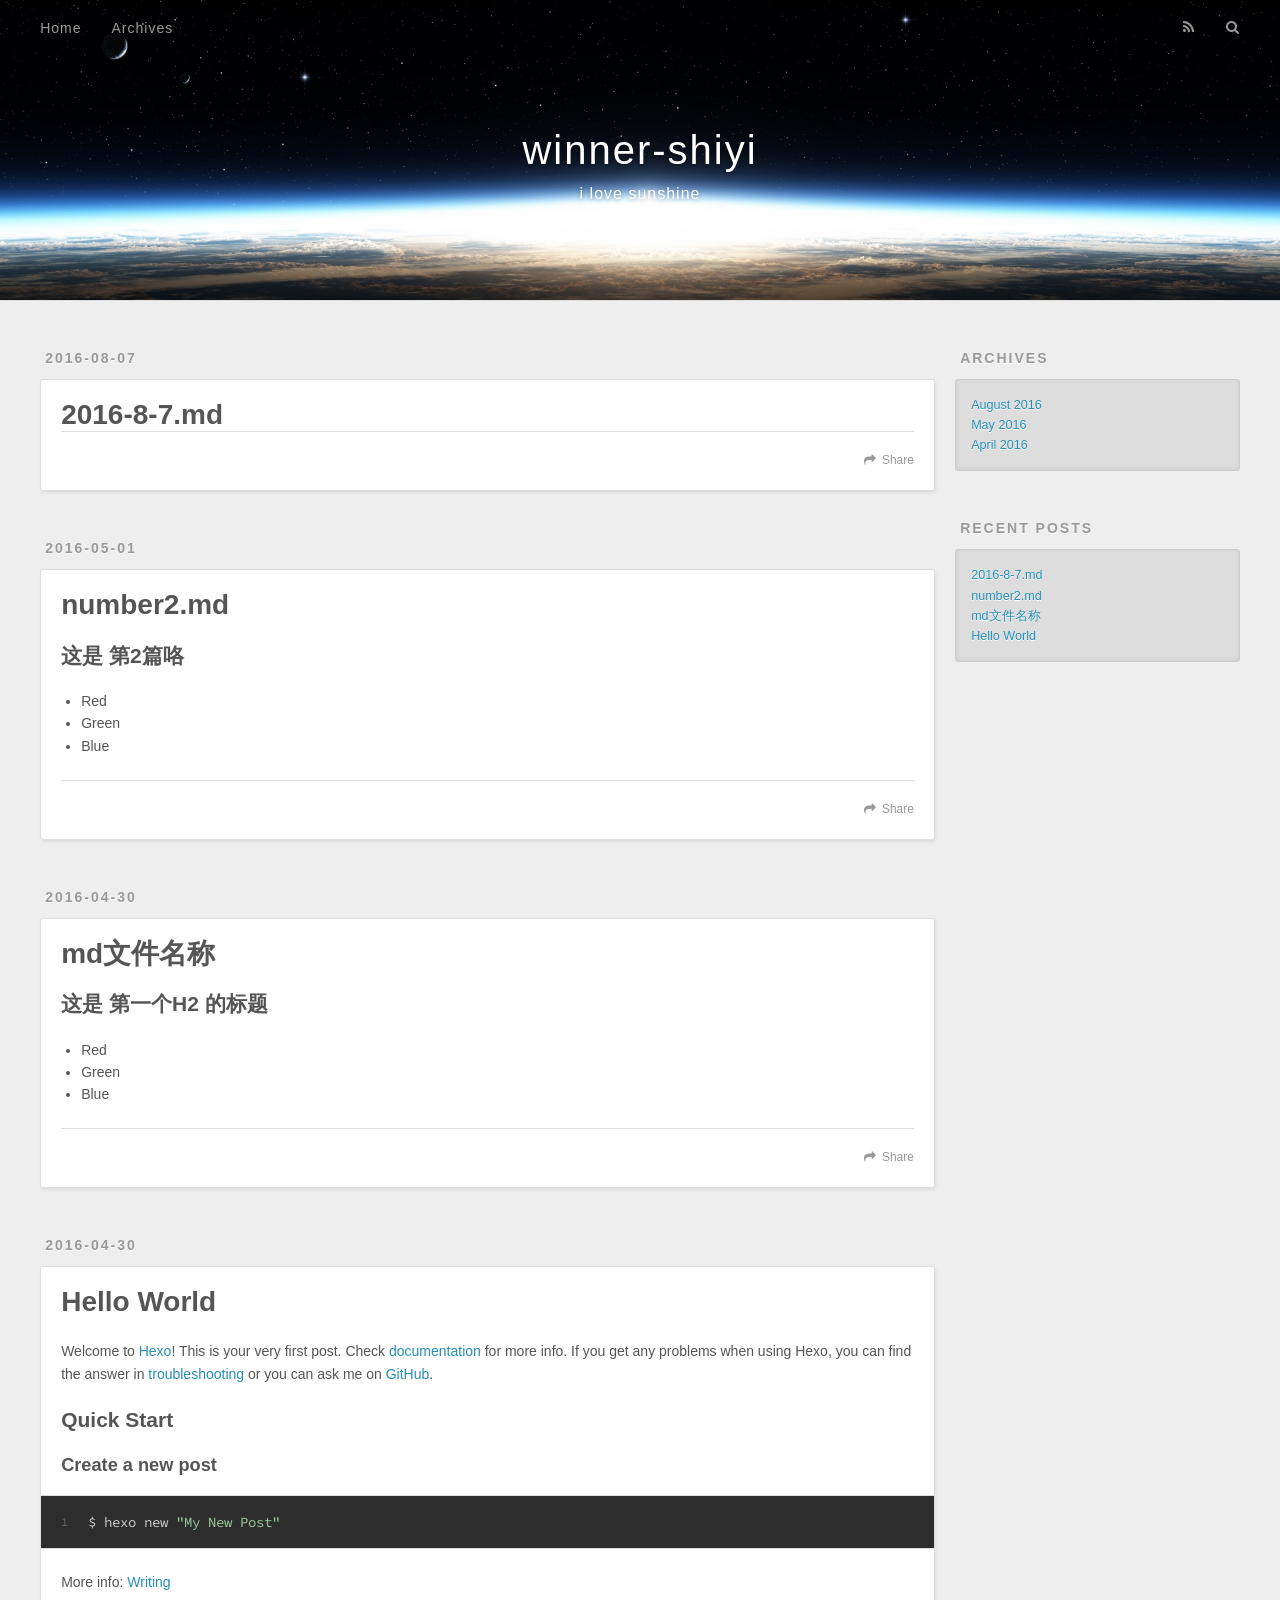
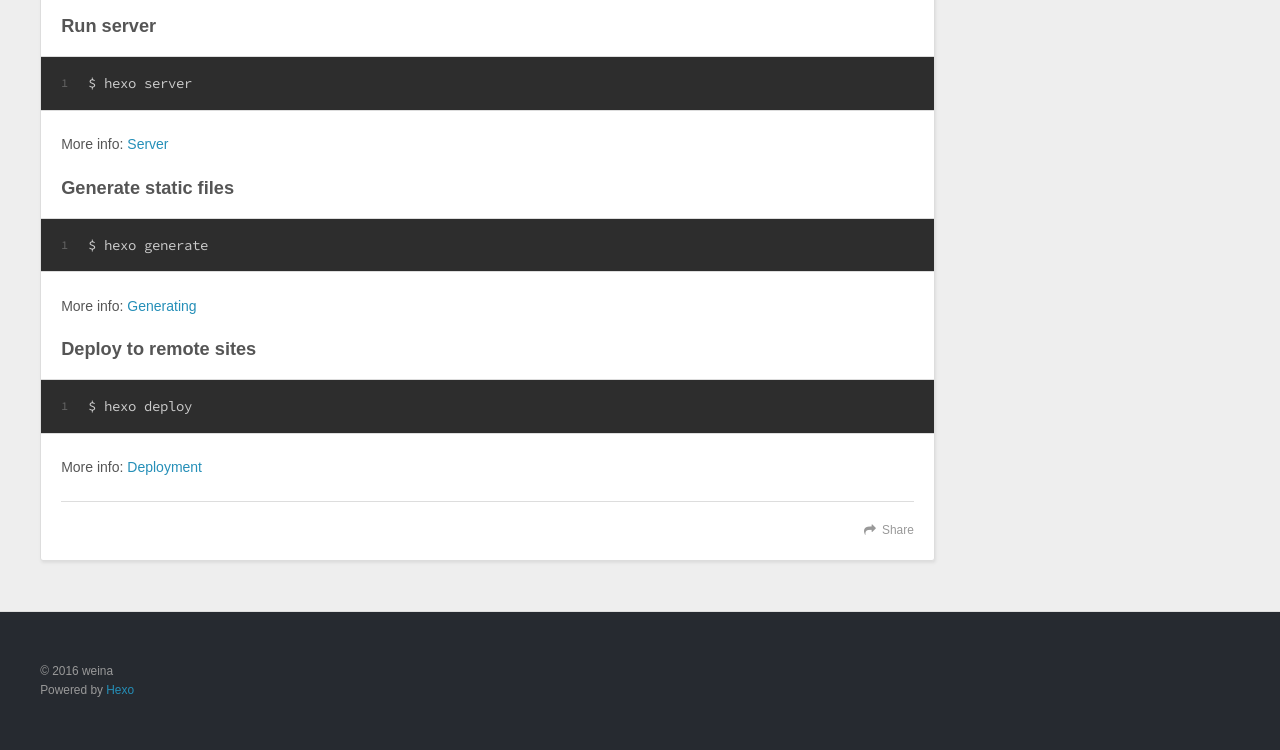
==== commit 17e77b92: "Site updated: 2016-08-07 11:43:40" ====
--- a/index.html
+++ b/index.html
@@ -55,9 +55,9 @@
       </nav>
       <nav id="sub-nav">
         
-          <a id="nav-rss-link" class="nav-icon" href="/atom.xml" title="Flux RSS"></a>
-        
-        <a id="nav-search-btn" class="nav-icon" title="Rechercher"></a>
+          <a id="nav-rss-link" class="nav-icon" href="/atom.xml" title="RSS Feed"></a>
+        
+        <a id="nav-search-btn" class="nav-icon" title="Search"></a>
       </nav>
       <div id="search-form-wrap">
         <form action="//google.com/search" method="get" accept-charset="UTF-8" class="search-form"><input type="search" name="q" results="0" class="search-form-input" placeholder="Search"><button type="submit" class="search-form-submit">&#xF002;</button><input type="hidden" name="sitesearch" value="http://yoursite.com"></form>
@@ -67,6 +67,42 @@
 </header>
       <div class="outer">
         <section id="main">
+  
+    <article id="post-2016-8-7-md" class="article article-type-post" itemscope itemprop="blogPost">
+  <div class="article-meta">
+    <a href="/2016/08/07/2016-8-7-md/" class="article-date">
+  <time datetime="2016-08-07T03:30:23.000Z" itemprop="datePublished">2016-08-07</time>
+</a>
+    
+  </div>
+  <div class="article-inner">
+    
+    
+      <header class="article-header">
+        
+  
+    <h1 itemprop="name">
+      <a class="article-title" href="/2016/08/07/2016-8-7-md/">2016-8-7.md</a>
+    </h1>
+  
+
+      </header>
+    
+    <div class="article-entry" itemprop="articleBody">
+      
+        
+      
+    </div>
+    <footer class="article-footer">
+      <a data-url="http://yoursite.com/2016/08/07/2016-8-7-md/" data-id="cirk1yowm0000c4lcbakpdsn7" class="article-share-link">Share</a>
+      
+      
+    </footer>
+  </div>
+  
+</article>
+
+
   
     <article id="post-number2-md" class="article article-type-post" itemscope itemprop="blogPost">
   <div class="article-meta">
@@ -99,7 +135,7 @@
       
     </div>
     <footer class="article-footer">
-      <a data-url="http://yoursite.com/2016/05/01/number2-md/" data-id="cinndwisz0001zclclr7tyfju" class="article-share-link">Partager</a>
+      <a data-url="http://yoursite.com/2016/05/01/number2-md/" data-id="cirk1yoxd0003c4lcefw67xqn" class="article-share-link">Share</a>
       
       
     </footer>
@@ -140,7 +176,7 @@
       
     </div>
     <footer class="article-footer">
-      <a data-url="http://yoursite.com/2016/04/30/md文件名称/" data-id="cinndwisq0000zclc16l2hscl" class="article-share-link">Partager</a>
+      <a data-url="http://yoursite.com/2016/04/30/md文件名称/" data-id="cirk1yowt0001c4lcgwq7v21d" class="article-share-link">Share</a>
       
       
     </footer>
@@ -185,7 +221,7 @@
       
     </div>
     <footer class="article-footer">
-      <a data-url="http://yoursite.com/2016/04/30/hello-world/" data-id="cinndwit40002zclc4jt5rizl" class="article-share-link">Partager</a>
+      <a data-url="http://yoursite.com/2016/04/30/hello-world/" data-id="cirk1yowx0002c4lcpsaqsflj" class="article-share-link">Share</a>
       
       
     </footer>
@@ -212,7 +248,7 @@
   <div class="widget-wrap">
     <h3 class="widget-title">Archives</h3>
     <div class="widget">
-      <ul class="archive-list"><li class="archive-list-item"><a class="archive-list-link" href="/archives/2016/05/">May 2016</a></li><li class="archive-list-item"><a class="archive-list-link" href="/archives/2016/04/">April 2016</a></li></ul>
+      <ul class="archive-list"><li class="archive-list-item"><a class="archive-list-link" href="/archives/2016/08/">August 2016</a></li><li class="archive-list-item"><a class="archive-list-link" href="/archives/2016/05/">May 2016</a></li><li class="archive-list-item"><a class="archive-list-link" href="/archives/2016/04/">April 2016</a></li></ul>
     </div>
   </div>
 
@@ -220,9 +256,13 @@
   
     
   <div class="widget-wrap">
-    <h3 class="widget-title">Articles récents</h3>
+    <h3 class="widget-title">Recent Posts</h3>
     <div class="widget">
       <ul>
+        
+          <li>
+            <a href="/2016/08/07/2016-8-7-md/">2016-8-7.md</a>
+          </li>
         
           <li>
             <a href="/2016/05/01/number2-md/">number2.md</a>
@@ -249,7 +289,7 @@
   <div class="outer">
     <div id="footer-info" class="inner">
       &copy; 2016 weina<br>
-      Propulsé by <a href="http://hexo.io/" target="_blank">Hexo</a>
+      Powered by <a href="http://hexo.io/" target="_blank">Hexo</a>
     </div>
   </div>
 </footer>
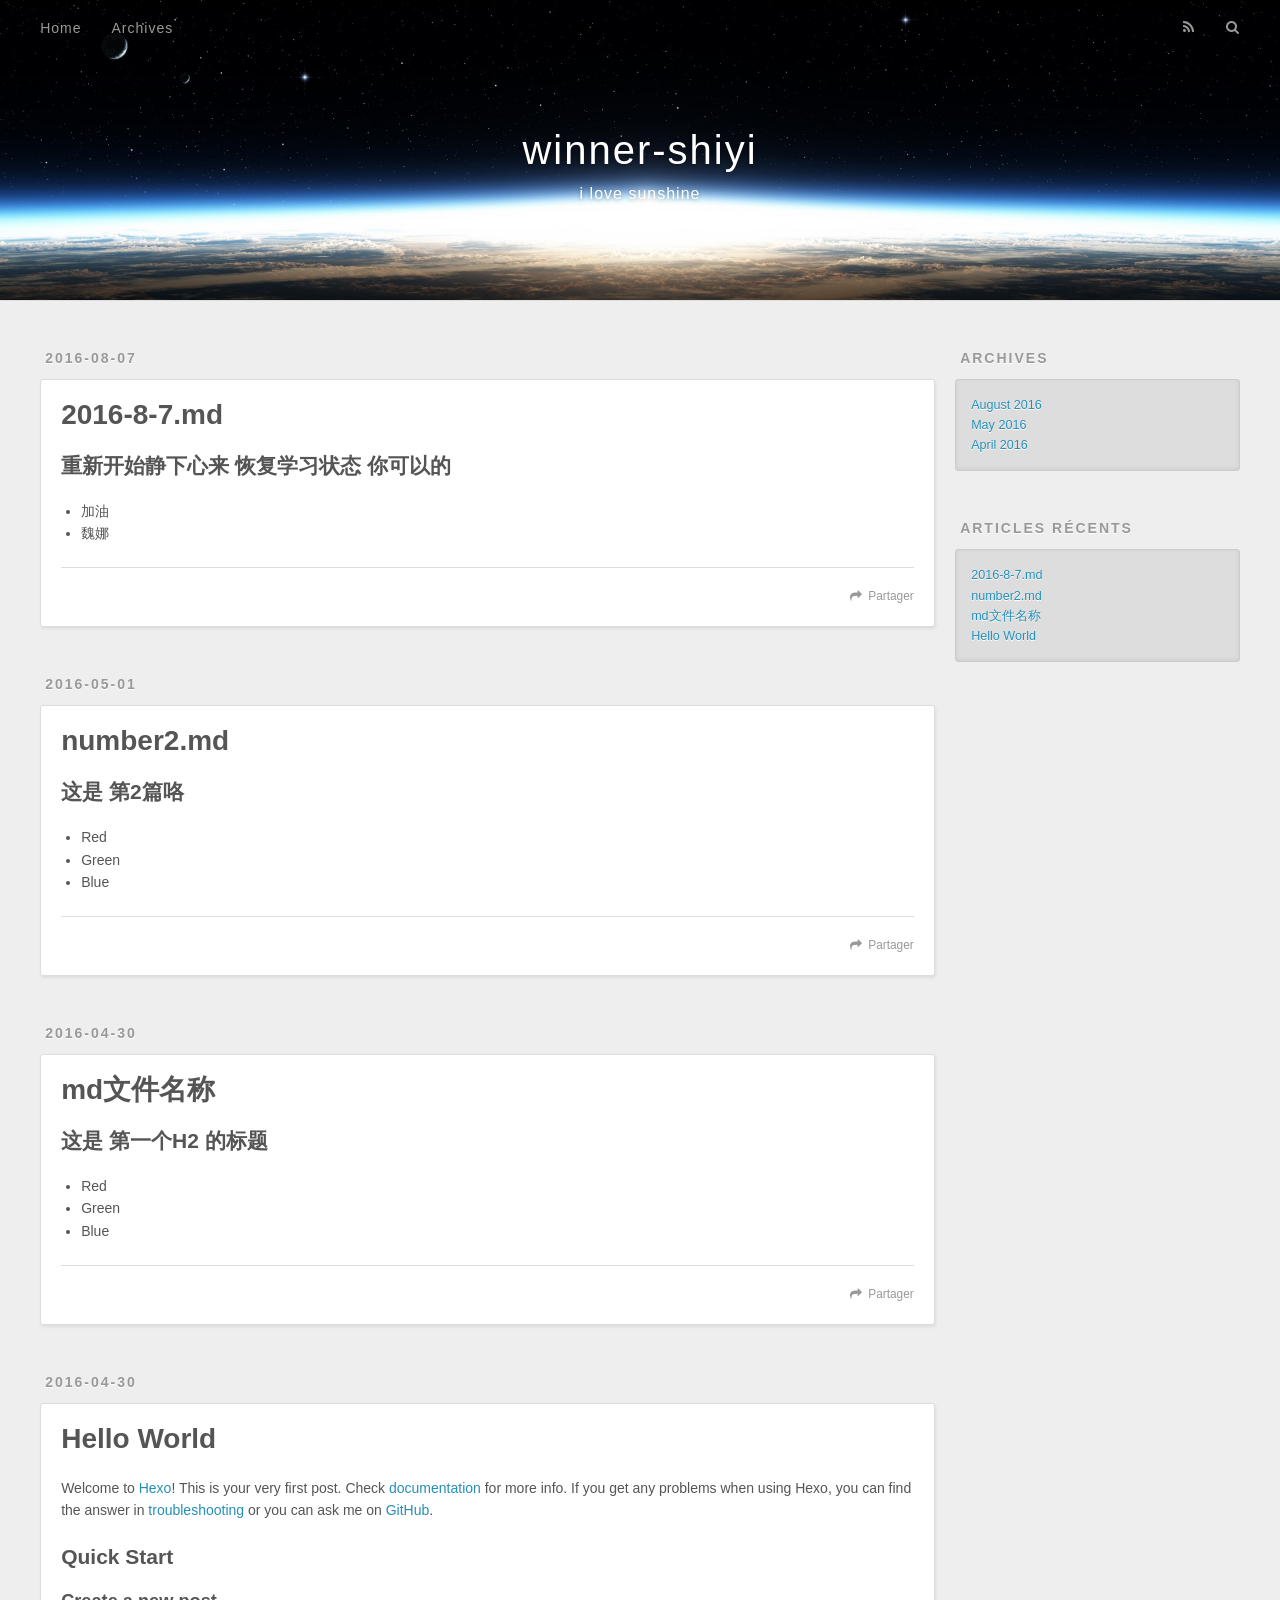
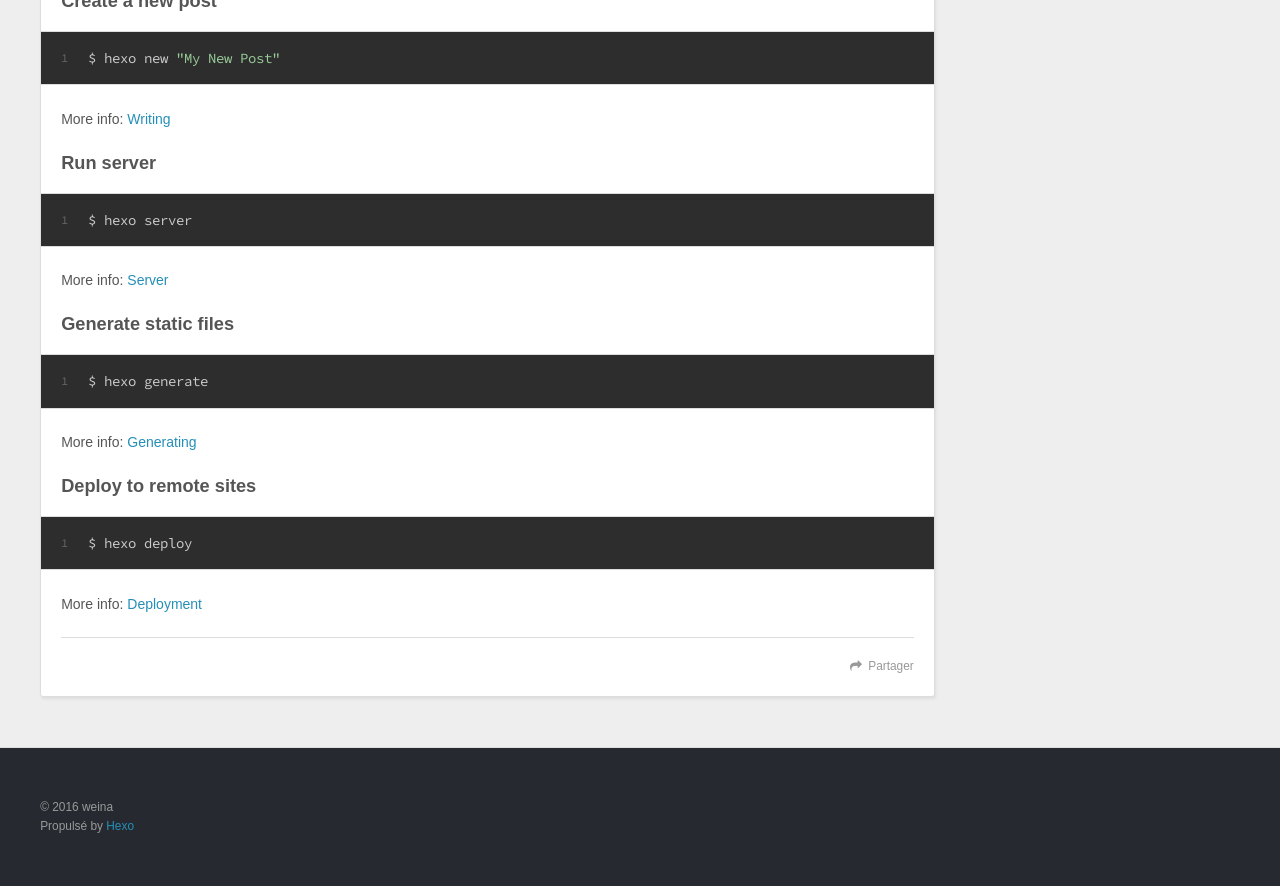
==== commit 65fc5eab: "Site updated: 2016-08-07 11:46:13" ====
--- a/index.html
+++ b/index.html
@@ -55,9 +55,9 @@
       </nav>
       <nav id="sub-nav">
         
-          <a id="nav-rss-link" class="nav-icon" href="/atom.xml" title="RSS Feed"></a>
-        
-        <a id="nav-search-btn" class="nav-icon" title="Search"></a>
+          <a id="nav-rss-link" class="nav-icon" href="/atom.xml" title="Flux RSS"></a>
+        
+        <a id="nav-search-btn" class="nav-icon" title="Rechercher"></a>
       </nav>
       <div id="search-form-wrap">
         <form action="//google.com/search" method="get" accept-charset="UTF-8" class="search-form"><input type="search" name="q" results="0" class="search-form-input" placeholder="Search"><button type="submit" class="search-form-submit">&#xF002;</button><input type="hidden" name="sitesearch" value="http://yoursite.com"></form>
@@ -90,11 +90,15 @@
     
     <div class="article-entry" itemprop="articleBody">
       
-        
+        <h2 id="重新开始静下心来-恢复学习状态-你可以的"><a href="#重新开始静下心来-恢复学习状态-你可以的" class="headerlink" title="重新开始静下心来 恢复学习状态 你可以的"></a>重新开始静下心来 恢复学习状态 你可以的</h2><ul>
+<li>加油</li>
+<li>魏娜</li>
+</ul>
+
       
     </div>
     <footer class="article-footer">
-      <a data-url="http://yoursite.com/2016/08/07/2016-8-7-md/" data-id="cirk1yowm0000c4lcbakpdsn7" class="article-share-link">Share</a>
+      <a data-url="http://yoursite.com/2016/08/07/2016-8-7-md/" data-id="cirk2fbvk0000pclch4ozy1qk" class="article-share-link">Partager</a>
       
       
     </footer>
@@ -135,7 +139,7 @@
       
     </div>
     <footer class="article-footer">
-      <a data-url="http://yoursite.com/2016/05/01/number2-md/" data-id="cirk1yoxd0003c4lcefw67xqn" class="article-share-link">Share</a>
+      <a data-url="http://yoursite.com/2016/05/01/number2-md/" data-id="cirk2fbvu0002pclcv9rcnss4" class="article-share-link">Partager</a>
       
       
     </footer>
@@ -176,7 +180,7 @@
       
     </div>
     <footer class="article-footer">
-      <a data-url="http://yoursite.com/2016/04/30/md文件名称/" data-id="cirk1yowt0001c4lcgwq7v21d" class="article-share-link">Share</a>
+      <a data-url="http://yoursite.com/2016/04/30/md文件名称/" data-id="cirk2fbvx0003pclcaa5gxhs5" class="article-share-link">Partager</a>
       
       
     </footer>
@@ -221,7 +225,7 @@
       
     </div>
     <footer class="article-footer">
-      <a data-url="http://yoursite.com/2016/04/30/hello-world/" data-id="cirk1yowx0002c4lcpsaqsflj" class="article-share-link">Share</a>
+      <a data-url="http://yoursite.com/2016/04/30/hello-world/" data-id="cirk2fbvq0001pclcgz3d76np" class="article-share-link">Partager</a>
       
       
     </footer>
@@ -256,7 +260,7 @@
   
     
   <div class="widget-wrap">
-    <h3 class="widget-title">Recent Posts</h3>
+    <h3 class="widget-title">Articles récents</h3>
     <div class="widget">
       <ul>
         
@@ -289,7 +293,7 @@
   <div class="outer">
     <div id="footer-info" class="inner">
       &copy; 2016 weina<br>
-      Powered by <a href="http://hexo.io/" target="_blank">Hexo</a>
+      Propulsé by <a href="http://hexo.io/" target="_blank">Hexo</a>
     </div>
   </div>
 </footer>
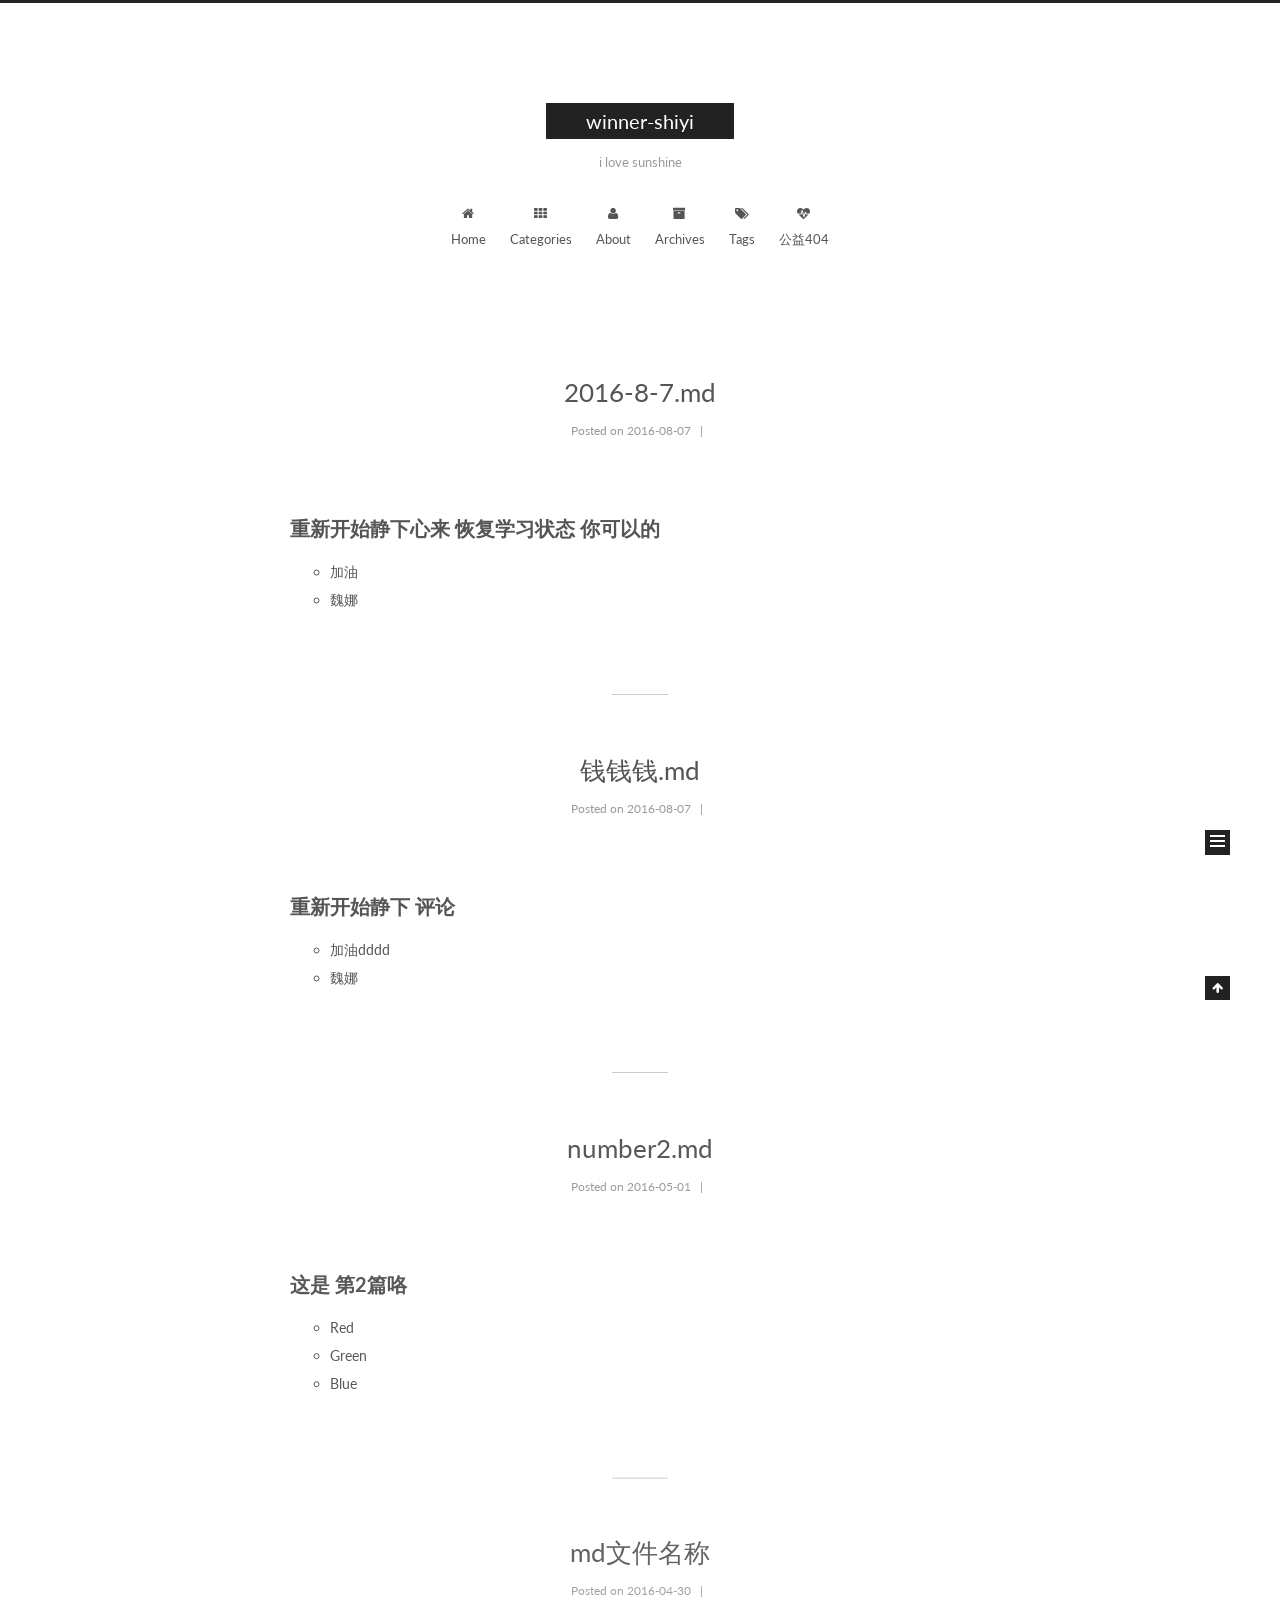
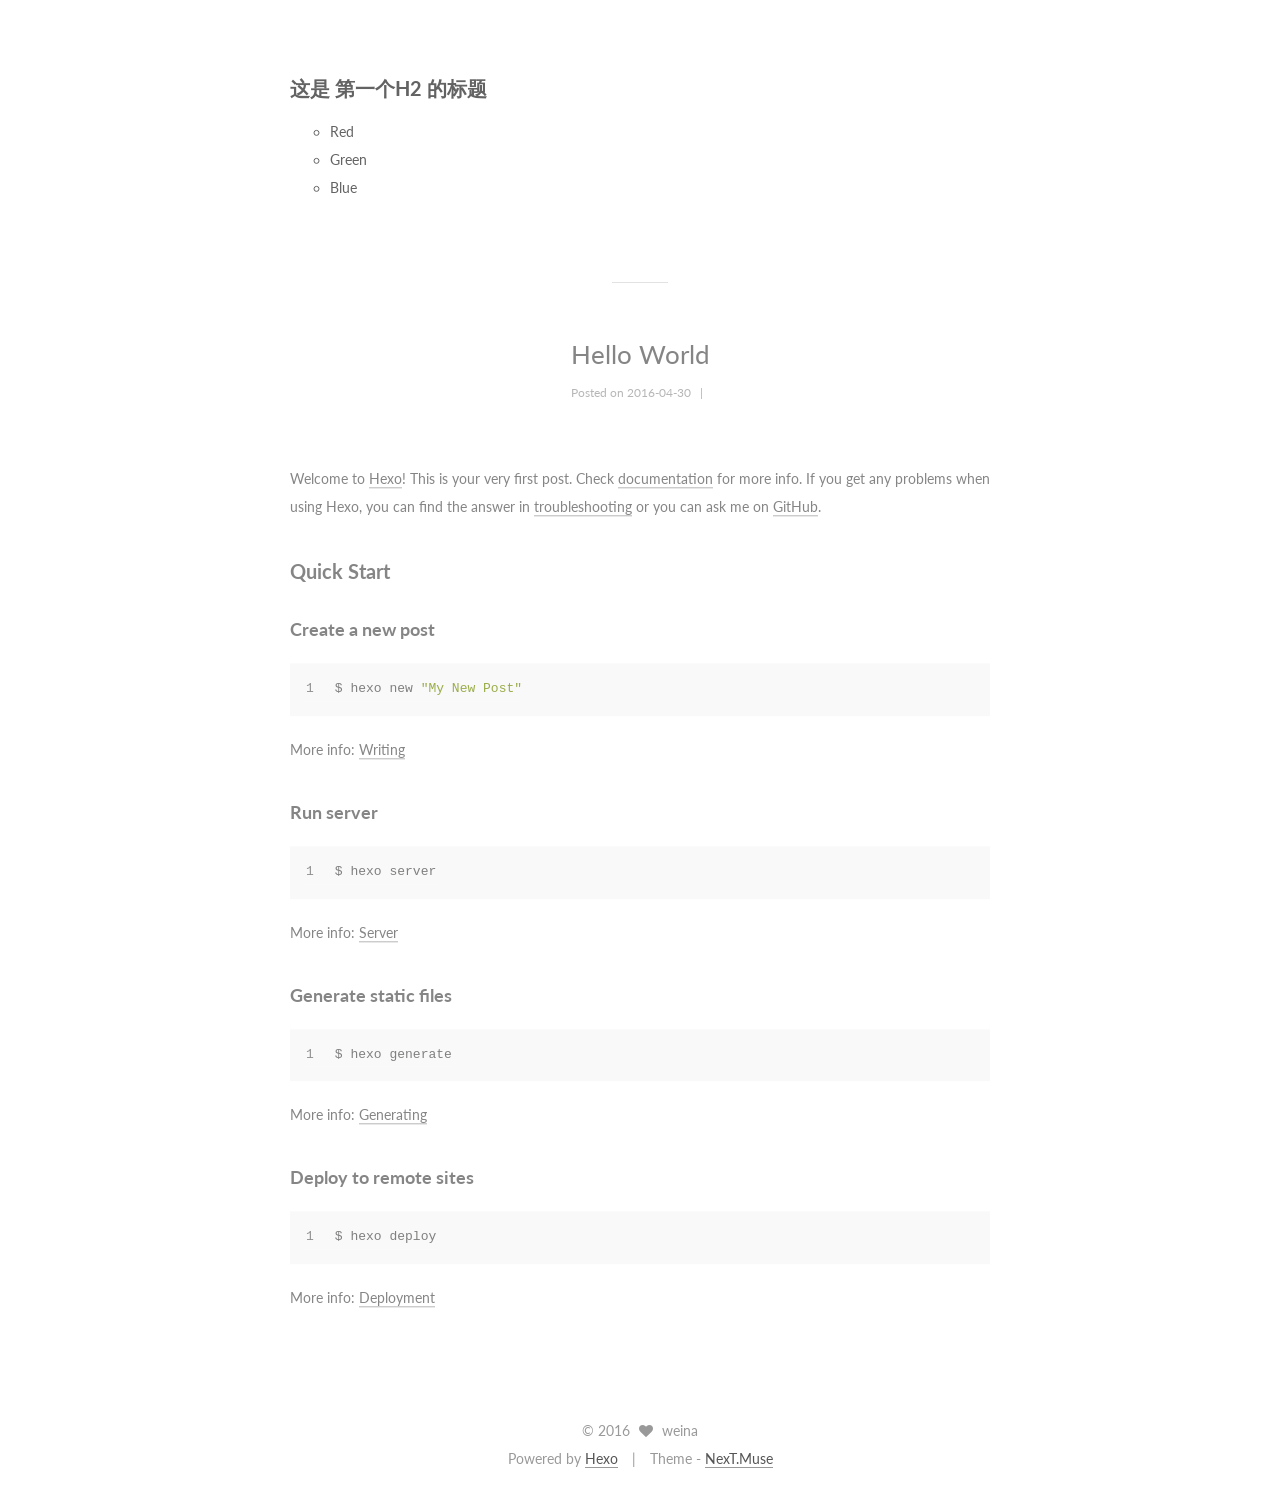
==== commit 81b616d9: "Site updated: 2016-08-07 19:07:17" ====
--- a/index.html
+++ b/index.html
@@ -1,11 +1,90 @@
-<!DOCTYPE html>
-<html>
+<!doctype html>
+
+
+
+  
+
+
+<html class="theme-next muse use-motion">
 <head>
-  <meta charset="utf-8">
-  
-  <title>winner-shiyi</title>
-  <meta name="viewport" content="width=device-width, initial-scale=1, maximum-scale=1">
-  <meta name="description" content="sunshine">
+  <meta charset="UTF-8"/>
+<meta http-equiv="X-UA-Compatible" content="IE=edge,chrome=1" />
+<meta name="viewport" content="width=device-width, initial-scale=1, maximum-scale=1"/>
+
+
+
+<meta http-equiv="Cache-Control" content="no-transform" />
+<meta http-equiv="Cache-Control" content="no-siteapp" />
+
+
+
+
+
+
+
+
+
+
+
+
+  
+  
+  <link href="/vendors/fancybox/source/jquery.fancybox.css?v=2.1.5" rel="stylesheet" type="text/css" />
+
+
+
+
+  
+  
+  
+  
+
+  
+    
+    
+  
+
+  
+
+  
+
+  
+
+  
+
+  
+    
+    
+    <link href="//fonts.googleapis.com/css?family=Lato:300,300italic,400,400italic,700,700italic&subset=latin,latin-ext" rel="stylesheet" type="text/css">
+  
+
+
+
+
+
+
+<link href="/vendors/font-awesome/css/font-awesome.min.css?v=4.4.0" rel="stylesheet" type="text/css" />
+
+<link href="/css/main.css?v=5.0.1" rel="stylesheet" type="text/css" />
+
+
+  <meta name="keywords" content="weina" />
+
+
+
+
+
+
+
+
+  <link rel="shortcut icon" type="image/x-icon" href="/favicon.ico?v=5.0.1" />
+
+
+
+
+
+
+<meta name="description" content="sunshine">
 <meta property="og:type" content="website">
 <meta property="og:title" content="winner-shiyi">
 <meta property="og:url" content="http://yoursite.com/index.html">
@@ -14,205 +93,651 @@
 <meta name="twitter:card" content="summary">
 <meta name="twitter:title" content="winner-shiyi">
 <meta name="twitter:description" content="sunshine">
-  
-    <link rel="alternate" href="/atom.xml" title="winner-shiyi" type="application/atom+xml">
-  
-  
-    <link rel="icon" href="/favicon.png">
-  
-  
-    <link href="//fonts.googleapis.com/css?family=Source+Code+Pro" rel="stylesheet" type="text/css">
-  
-  <link rel="stylesheet" href="/css/style.css">
-  
-
+
+
+
+<script type="text/javascript" id="hexo.configuration">
+  var NexT = window.NexT || {};
+  var CONFIG = {
+    scheme: 'Muse',
+    sidebar: {"position":"right","display":"post"},
+    fancybox: true,
+    motion: true,
+    duoshuo: {
+      userId: 6316027836838708000,
+      author: '十一'
+    }
+  };
+</script>
+
+
+
+
+  <link rel="canonical" href="http://yoursite.com/"/>
+
+  <title> winner-shiyi </title>
 </head>
 
-<body>
-  <div id="container">
-    <div id="wrap">
-      <header id="header">
-  <div id="banner"></div>
-  <div id="header-outer" class="outer">
-    <div id="header-title" class="inner">
-      <h1 id="logo-wrap">
-        <a href="/" id="logo">winner-shiyi</a>
-      </h1>
-      
-        <h2 id="subtitle-wrap">
-          <a href="/" id="subtitle">i love sunshine</a>
-        </h2>
-      
-    </div>
-    <div id="header-inner" class="inner">
-      <nav id="main-nav">
-        <a id="main-nav-toggle" class="nav-icon"></a>
-        
-          <a class="main-nav-link" href="/">Home</a>
-        
-          <a class="main-nav-link" href="/archives">Archives</a>
-        
-      </nav>
-      <nav id="sub-nav">
-        
-          <a id="nav-rss-link" class="nav-icon" href="/atom.xml" title="Flux RSS"></a>
-        
-        <a id="nav-search-btn" class="nav-icon" title="Rechercher"></a>
-      </nav>
-      <div id="search-form-wrap">
-        <form action="//google.com/search" method="get" accept-charset="UTF-8" class="search-form"><input type="search" name="q" results="0" class="search-form-input" placeholder="Search"><button type="submit" class="search-form-submit">&#xF002;</button><input type="hidden" name="sitesearch" value="http://yoursite.com"></form>
-      </div>
-    </div>
+<body itemscope itemtype="http://schema.org/WebPage" lang="zh-CN">
+
+  
+
+
+
+
+
+
+
+
+
+
+  
+  
+    
+  
+
+  <div class="container one-collumn sidebar-position-right 
+   page-home 
+ ">
+    <div class="headband"></div>
+
+    <header id="header" class="header" itemscope itemtype="http://schema.org/WPHeader">
+      <div class="header-inner"><div class="site-meta ">
+  
+
+  <div class="custom-logo-site-title">
+    <a href="/"  class="brand" rel="start">
+      <span class="logo-line-before"><i></i></span>
+      <span class="site-title">winner-shiyi</span>
+      <span class="logo-line-after"><i></i></span>
+    </a>
   </div>
-</header>
-      <div class="outer">
-        <section id="main">
-  
-    <article id="post-2016-8-7-md" class="article article-type-post" itemscope itemprop="blogPost">
-  <div class="article-meta">
-    <a href="/2016/08/07/2016-8-7-md/" class="article-date">
-  <time datetime="2016-08-07T03:30:23.000Z" itemprop="datePublished">2016-08-07</time>
-</a>
-    
-  </div>
-  <div class="article-inner">
-    
-    
-      <header class="article-header">
-        
-  
-    <h1 itemprop="name">
-      <a class="article-title" href="/2016/08/07/2016-8-7-md/">2016-8-7.md</a>
-    </h1>
-  
-
+  <p class="site-subtitle">i love sunshine</p>
+</div>
+
+<div class="site-nav-toggle">
+  <button>
+    <span class="btn-bar"></span>
+    <span class="btn-bar"></span>
+    <span class="btn-bar"></span>
+  </button>
+</div>
+
+<nav class="site-nav">
+  
+
+  
+    <ul id="menu" class="menu">
+      
+        
+        <li class="menu-item menu-item-home">
+          <a href="/" rel="section">
+            
+              <i class="menu-item-icon fa fa-fw fa-home"></i> <br />
+            
+            Home
+          </a>
+        </li>
+      
+        
+        <li class="menu-item menu-item-categories">
+          <a href="/categories" rel="section">
+            
+              <i class="menu-item-icon fa fa-fw fa-th"></i> <br />
+            
+            Categories
+          </a>
+        </li>
+      
+        
+        <li class="menu-item menu-item-about">
+          <a href="/about" rel="section">
+            
+              <i class="menu-item-icon fa fa-fw fa-user"></i> <br />
+            
+            About
+          </a>
+        </li>
+      
+        
+        <li class="menu-item menu-item-archives">
+          <a href="/archives" rel="section">
+            
+              <i class="menu-item-icon fa fa-fw fa-archive"></i> <br />
+            
+            Archives
+          </a>
+        </li>
+      
+        
+        <li class="menu-item menu-item-tags">
+          <a href="/tags" rel="section">
+            
+              <i class="menu-item-icon fa fa-fw fa-tags"></i> <br />
+            
+            Tags
+          </a>
+        </li>
+      
+        
+        <li class="menu-item menu-item-commonweal">
+          <a href="/404.html" rel="section">
+            
+              <i class="menu-item-icon fa fa-fw fa-heartbeat"></i> <br />
+            
+            公益404
+          </a>
+        </li>
+      
+
+      
+    </ul>
+  
+
+  
+</nav>
+
+ </div>
+    </header>
+
+    <main id="main" class="main">
+      <div class="main-inner">
+        <div class="content-wrap">
+          <div id="content" class="content">
+            
+  <section id="posts" class="posts-expand">
+    
+      
+
+  
+  
+
+  
+  
+  
+
+  <article class="post post-type-normal " itemscope itemtype="http://schema.org/Article">
+
+    
+      <header class="post-header">
+
+        
+        
+          <h1 class="post-title" itemprop="name headline">
+            
+            
+              
+                
+                <a class="post-title-link" href="/2016-8-7-md20160807/" itemprop="url">
+                  2016-8-7.md
+                </a>
+              
+            
+          </h1>
+        
+
+        <div class="post-meta">
+          <span class="post-time">
+            <span class="post-meta-item-icon">
+              <i class="fa fa-calendar-o"></i>
+            </span>
+            <span class="post-meta-item-text">Posted on</span>
+            <time itemprop="dateCreated" datetime="2016-08-07T11:30:23+08:00" content="2016-08-07">
+              2016-08-07
+            </time>
+          </span>
+
+          
+
+          
+            
+              <span class="post-comments-count">
+                &nbsp; | &nbsp;
+                <a href="/2016-8-7-md20160807/#comments" itemprop="discussionUrl">
+                  <span class="post-comments-count ds-thread-count" data-thread-key="2016-8-7-md20160807/" itemprop="commentsCount"></span>
+                </a>
+              </span>
+            
+          
+
+          
+
+          
+          
+
+          
+        </div>
       </header>
     
-    <div class="article-entry" itemprop="articleBody">
-      
-        <h2 id="重新开始静下心来-恢复学习状态-你可以的"><a href="#重新开始静下心来-恢复学习状态-你可以的" class="headerlink" title="重新开始静下心来 恢复学习状态 你可以的"></a>重新开始静下心来 恢复学习状态 你可以的</h2><ul>
+
+
+    <div class="post-body" itemprop="articleBody">
+
+      
+      
+
+      
+        
+          
+            <h2 id="重新开始静下心来-恢复学习状态-你可以的"><a href="#重新开始静下心来-恢复学习状态-你可以的" class="headerlink" title="重新开始静下心来 恢复学习状态 你可以的"></a>重新开始静下心来 恢复学习状态 你可以的</h2><ul>
 <li>加油</li>
 <li>魏娜</li>
 </ul>
 
-      
-    </div>
-    <footer class="article-footer">
-      <a data-url="http://yoursite.com/2016/08/07/2016-8-7-md/" data-id="cirk2fbvk0000pclch4ozy1qk" class="article-share-link">Partager</a>
-      
+          
+        
+      
+    </div>
+
+    <div>
+      
+    </div>
+
+    <div>
+      
+    </div>
+
+    <footer class="post-footer">
+      
+
+      
+
+      
+      
+        <div class="post-eof"></div>
       
     </footer>
-  </div>
-  
-</article>
-
-
-  
-    <article id="post-number2-md" class="article article-type-post" itemscope itemprop="blogPost">
-  <div class="article-meta">
-    <a href="/2016/05/01/number2-md/" class="article-date">
-  <time datetime="2016-04-30T16:04:37.000Z" itemprop="datePublished">2016-05-01</time>
-</a>
-    
-  </div>
-  <div class="article-inner">
-    
-    
-      <header class="article-header">
-        
-  
-    <h1 itemprop="name">
-      <a class="article-title" href="/2016/05/01/number2-md/">number2.md</a>
-    </h1>
-  
-
+  </article>
+
+
+    
+      
+
+  
+  
+
+  
+  
+  
+
+  <article class="post post-type-normal " itemscope itemtype="http://schema.org/Article">
+
+    
+      <header class="post-header">
+
+        
+        
+          <h1 class="post-title" itemprop="name headline">
+            
+            
+              
+                
+                <a class="post-title-link" href="/钱钱钱钱20160807/" itemprop="url">
+                  钱钱钱.md
+                </a>
+              
+            
+          </h1>
+        
+
+        <div class="post-meta">
+          <span class="post-time">
+            <span class="post-meta-item-icon">
+              <i class="fa fa-calendar-o"></i>
+            </span>
+            <span class="post-meta-item-text">Posted on</span>
+            <time itemprop="dateCreated" datetime="2016-08-07T11:30:23+08:00" content="2016-08-07">
+              2016-08-07
+            </time>
+          </span>
+
+          
+
+          
+            
+              <span class="post-comments-count">
+                &nbsp; | &nbsp;
+                <a href="/钱钱钱钱20160807/#comments" itemprop="discussionUrl">
+                  <span class="post-comments-count ds-thread-count" data-thread-key="钱钱钱钱20160807/" itemprop="commentsCount"></span>
+                </a>
+              </span>
+            
+          
+
+          
+
+          
+          
+
+          
+        </div>
       </header>
     
-    <div class="article-entry" itemprop="articleBody">
-      
-        <h2 id="这是-第2篇咯"><a href="#这是-第2篇咯" class="headerlink" title="这是 第2篇咯"></a>这是 第2篇咯</h2><ul>
+
+
+    <div class="post-body" itemprop="articleBody">
+
+      
+      
+
+      
+        
+          
+            <h2 id="重新开始静下-评论"><a href="#重新开始静下-评论" class="headerlink" title="重新开始静下 评论"></a>重新开始静下 评论</h2><ul>
+<li>加油dddd</li>
+<li>魏娜</li>
+</ul>
+
+          
+        
+      
+    </div>
+
+    <div>
+      
+    </div>
+
+    <div>
+      
+    </div>
+
+    <footer class="post-footer">
+      
+
+      
+
+      
+      
+        <div class="post-eof"></div>
+      
+    </footer>
+  </article>
+
+
+    
+      
+
+  
+  
+
+  
+  
+  
+
+  <article class="post post-type-normal " itemscope itemtype="http://schema.org/Article">
+
+    
+      <header class="post-header">
+
+        
+        
+          <h1 class="post-title" itemprop="name headline">
+            
+            
+              
+                
+                <a class="post-title-link" href="/number2-md20160501/" itemprop="url">
+                  number2.md
+                </a>
+              
+            
+          </h1>
+        
+
+        <div class="post-meta">
+          <span class="post-time">
+            <span class="post-meta-item-icon">
+              <i class="fa fa-calendar-o"></i>
+            </span>
+            <span class="post-meta-item-text">Posted on</span>
+            <time itemprop="dateCreated" datetime="2016-05-01T00:04:37+08:00" content="2016-05-01">
+              2016-05-01
+            </time>
+          </span>
+
+          
+
+          
+            
+              <span class="post-comments-count">
+                &nbsp; | &nbsp;
+                <a href="/number2-md20160501/#comments" itemprop="discussionUrl">
+                  <span class="post-comments-count ds-thread-count" data-thread-key="number2-md20160501/" itemprop="commentsCount"></span>
+                </a>
+              </span>
+            
+          
+
+          
+
+          
+          
+
+          
+        </div>
+      </header>
+    
+
+
+    <div class="post-body" itemprop="articleBody">
+
+      
+      
+
+      
+        
+          
+            <h2 id="这是-第2篇咯"><a href="#这是-第2篇咯" class="headerlink" title="这是 第2篇咯"></a>这是 第2篇咯</h2><ul>
 <li>Red</li>
 <li>Green</li>
 <li>Blue</li>
 </ul>
 
-      
-    </div>
-    <footer class="article-footer">
-      <a data-url="http://yoursite.com/2016/05/01/number2-md/" data-id="cirk2fbvu0002pclcv9rcnss4" class="article-share-link">Partager</a>
-      
+          
+        
+      
+    </div>
+
+    <div>
+      
+    </div>
+
+    <div>
+      
+    </div>
+
+    <footer class="post-footer">
+      
+
+      
+
+      
+      
+        <div class="post-eof"></div>
       
     </footer>
-  </div>
-  
-</article>
-
-
-  
-    <article id="post-md文件名称" class="article article-type-post" itemscope itemprop="blogPost">
-  <div class="article-meta">
-    <a href="/2016/04/30/md文件名称/" class="article-date">
-  <time datetime="2016-04-30T15:19:18.000Z" itemprop="datePublished">2016-04-30</time>
-</a>
-    
-  </div>
-  <div class="article-inner">
-    
-    
-      <header class="article-header">
-        
-  
-    <h1 itemprop="name">
-      <a class="article-title" href="/2016/04/30/md文件名称/">md文件名称</a>
-    </h1>
-  
-
+  </article>
+
+
+    
+      
+
+  
+  
+
+  
+  
+  
+
+  <article class="post post-type-normal " itemscope itemtype="http://schema.org/Article">
+
+    
+      <header class="post-header">
+
+        
+        
+          <h1 class="post-title" itemprop="name headline">
+            
+            
+              
+                
+                <a class="post-title-link" href="/md文件名称20160430/" itemprop="url">
+                  md文件名称
+                </a>
+              
+            
+          </h1>
+        
+
+        <div class="post-meta">
+          <span class="post-time">
+            <span class="post-meta-item-icon">
+              <i class="fa fa-calendar-o"></i>
+            </span>
+            <span class="post-meta-item-text">Posted on</span>
+            <time itemprop="dateCreated" datetime="2016-04-30T23:19:18+08:00" content="2016-04-30">
+              2016-04-30
+            </time>
+          </span>
+
+          
+
+          
+            
+              <span class="post-comments-count">
+                &nbsp; | &nbsp;
+                <a href="/md文件名称20160430/#comments" itemprop="discussionUrl">
+                  <span class="post-comments-count ds-thread-count" data-thread-key="md文件名称20160430/" itemprop="commentsCount"></span>
+                </a>
+              </span>
+            
+          
+
+          
+
+          
+          
+
+          
+        </div>
       </header>
     
-    <div class="article-entry" itemprop="articleBody">
-      
-        <h2 id="这是-第一个H2-的标题"><a href="#这是-第一个H2-的标题" class="headerlink" title="这是 第一个H2 的标题"></a>这是 第一个H2 的标题</h2><ul>
+
+
+    <div class="post-body" itemprop="articleBody">
+
+      
+      
+
+      
+        
+          
+            <h2 id="这是-第一个H2-的标题"><a href="#这是-第一个H2-的标题" class="headerlink" title="这是 第一个H2 的标题"></a>这是 第一个H2 的标题</h2><ul>
 <li>Red</li>
 <li>Green</li>
 <li>Blue</li>
 </ul>
 
-      
-    </div>
-    <footer class="article-footer">
-      <a data-url="http://yoursite.com/2016/04/30/md文件名称/" data-id="cirk2fbvx0003pclcaa5gxhs5" class="article-share-link">Partager</a>
-      
+          
+        
+      
+    </div>
+
+    <div>
+      
+    </div>
+
+    <div>
+      
+    </div>
+
+    <footer class="post-footer">
+      
+
+      
+
+      
+      
+        <div class="post-eof"></div>
       
     </footer>
-  </div>
-  
-</article>
-
-
-  
-    <article id="post-hello-world" class="article article-type-post" itemscope itemprop="blogPost">
-  <div class="article-meta">
-    <a href="/2016/04/30/hello-world/" class="article-date">
-  <time datetime="2016-04-30T11:58:37.619Z" itemprop="datePublished">2016-04-30</time>
-</a>
-    
-  </div>
-  <div class="article-inner">
-    
-    
-      <header class="article-header">
-        
-  
-    <h1 itemprop="name">
-      <a class="article-title" href="/2016/04/30/hello-world/">Hello World</a>
-    </h1>
-  
-
+  </article>
+
+
+    
+      
+
+  
+  
+
+  
+  
+  
+
+  <article class="post post-type-normal " itemscope itemtype="http://schema.org/Article">
+
+    
+      <header class="post-header">
+
+        
+        
+          <h1 class="post-title" itemprop="name headline">
+            
+            
+              
+                
+                <a class="post-title-link" href="/hello-world20160430/" itemprop="url">
+                  Hello World
+                </a>
+              
+            
+          </h1>
+        
+
+        <div class="post-meta">
+          <span class="post-time">
+            <span class="post-meta-item-icon">
+              <i class="fa fa-calendar-o"></i>
+            </span>
+            <span class="post-meta-item-text">Posted on</span>
+            <time itemprop="dateCreated" datetime="2016-04-30T19:58:37+08:00" content="2016-04-30">
+              2016-04-30
+            </time>
+          </span>
+
+          
+
+          
+            
+              <span class="post-comments-count">
+                &nbsp; | &nbsp;
+                <a href="/hello-world20160430/#comments" itemprop="discussionUrl">
+                  <span class="post-comments-count ds-thread-count" data-thread-key="hello-world20160430/" itemprop="commentsCount"></span>
+                </a>
+              </span>
+            
+          
+
+          
+
+          
+          
+
+          
+        </div>
       </header>
     
-    <div class="article-entry" itemprop="articleBody">
-      
-        <p>Welcome to <a href="https://hexo.io/" target="_blank" rel="external">Hexo</a>! This is your very first post. Check <a href="https://hexo.io/docs/" target="_blank" rel="external">documentation</a> for more info. If you get any problems when using Hexo, you can find the answer in <a href="https://hexo.io/docs/troubleshooting.html" target="_blank" rel="external">troubleshooting</a> or you can ask me on <a href="https://github.com/hexojs/hexo/issues" target="_blank" rel="external">GitHub</a>.</p>
+
+
+    <div class="post-body" itemprop="articleBody">
+
+      
+      
+
+      
+        
+          
+            <p>Welcome to <a href="https://hexo.io/" target="_blank" rel="external">Hexo</a>! This is your very first post. Check <a href="https://hexo.io/docs/" target="_blank" rel="external">documentation</a> for more info. If you get any problems when using Hexo, you can find the answer in <a href="https://hexo.io/docs/troubleshooting.html" target="_blank" rel="external">troubleshooting</a> or you can ask me on <a href="https://github.com/hexojs/hexo/issues" target="_blank" rel="external">GitHub</a>.</p>
 <h2 id="Quick-Start"><a href="#Quick-Start" class="headerlink" title="Quick Start"></a>Quick Start</h2><h3 id="Create-a-new-post"><a href="#Create-a-new-post" class="headerlink" title="Create a new post"></a>Create a new post</h3><figure class="highlight bash"><table><tr><td class="gutter"><pre><span class="line">1</span><br></pre></td><td class="code"><pre><span class="line">$ hexo new <span class="string">"My New Post"</span></span><br></pre></td></tr></table></figure>
 <p>More info: <a href="https://hexo.io/docs/writing.html" target="_blank" rel="external">Writing</a></p>
 <h3 id="Run-server"><a href="#Run-server" class="headerlink" title="Run server"></a>Run server</h3><figure class="highlight bash"><table><tr><td class="gutter"><pre><span class="line">1</span><br></pre></td><td class="code"><pre><span class="line">$ hexo server</span><br></pre></td></tr></table></figure>
@@ -222,100 +747,241 @@
 <h3 id="Deploy-to-remote-sites"><a href="#Deploy-to-remote-sites" class="headerlink" title="Deploy to remote sites"></a>Deploy to remote sites</h3><figure class="highlight bash"><table><tr><td class="gutter"><pre><span class="line">1</span><br></pre></td><td class="code"><pre><span class="line">$ hexo deploy</span><br></pre></td></tr></table></figure>
 <p>More info: <a href="https://hexo.io/docs/deployment.html" target="_blank" rel="external">Deployment</a></p>
 
-      
-    </div>
-    <footer class="article-footer">
-      <a data-url="http://yoursite.com/2016/04/30/hello-world/" data-id="cirk2fbvq0001pclcgz3d76np" class="article-share-link">Partager</a>
-      
+          
+        
+      
+    </div>
+
+    <div>
+      
+    </div>
+
+    <div>
+      
+    </div>
+
+    <footer class="post-footer">
+      
+
+      
+
+      
+      
+        <div class="post-eof"></div>
       
     </footer>
+  </article>
+
+
+    
+  </section>
+
+  
+
+
+          </div>
+          
+
+
+          
+
+        </div>
+        
+          
+  
+  <div class="sidebar-toggle">
+    <div class="sidebar-toggle-line-wrap">
+      <span class="sidebar-toggle-line sidebar-toggle-line-first"></span>
+      <span class="sidebar-toggle-line sidebar-toggle-line-middle"></span>
+      <span class="sidebar-toggle-line sidebar-toggle-line-last"></span>
+    </div>
   </div>
-  
-</article>
-
-
-  
-
-</section>
-        
-          <aside id="sidebar">
-  
-    
-
-  
-    
-
-  
-    
-  
-    
-  <div class="widget-wrap">
-    <h3 class="widget-title">Archives</h3>
-    <div class="widget">
-      <ul class="archive-list"><li class="archive-list-item"><a class="archive-list-link" href="/archives/2016/08/">August 2016</a></li><li class="archive-list-item"><a class="archive-list-link" href="/archives/2016/05/">May 2016</a></li><li class="archive-list-item"><a class="archive-list-link" href="/archives/2016/04/">April 2016</a></li></ul>
+
+  <aside id="sidebar" class="sidebar">
+    <div class="sidebar-inner">
+
+      
+
+      
+
+      <section class="site-overview sidebar-panel  sidebar-panel-active ">
+        <div class="site-author motion-element" itemprop="author" itemscope itemtype="http://schema.org/Person">
+          <img class="site-author-image" itemprop="image"
+               src="/images/avatar.gif"
+               alt="weina" />
+          <p class="site-author-name" itemprop="name">weina</p>
+          <p class="site-description motion-element" itemprop="description">sunshine</p>
+        </div>
+        <nav class="site-state motion-element">
+          <div class="site-state-item site-state-posts">
+            <a href="/archives">
+              <span class="site-state-item-count">5</span>
+              <span class="site-state-item-name">posts</span>
+            </a>
+          </div>
+
+          
+
+          
+
+        </nav>
+
+        
+
+        <div class="links-of-author motion-element">
+          
+        </div>
+
+        
+        
+
+        
+        
+
+      </section>
+
+      
+
+    </div>
+  </aside>
+
+
+        
+      </div>
+    </main>
+
+    <footer id="footer" class="footer">
+      <div class="footer-inner">
+        <div class="copyright" >
+  
+  &copy; 
+  <span itemprop="copyrightYear">2016</span>
+  <span class="with-love">
+    <i class="fa fa-heart"></i>
+  </span>
+  <span class="author" itemprop="copyrightHolder">weina</span>
+</div>
+
+<div class="powered-by">
+  Powered by <a class="theme-link" href="https://hexo.io">Hexo</a>
+</div>
+
+<div class="theme-info">
+  Theme -
+  <a class="theme-link" href="https://github.com/iissnan/hexo-theme-next">
+    NexT.Muse
+  </a>
+</div>
+
+        
+
+        
+      </div>
+    </footer>
+
+    <div class="back-to-top">
+      <i class="fa fa-arrow-up"></i>
     </div>
   </div>
 
-
-  
-    
-  <div class="widget-wrap">
-    <h3 class="widget-title">Articles récents</h3>
-    <div class="widget">
-      <ul>
-        
-          <li>
-            <a href="/2016/08/07/2016-8-7-md/">2016-8-7.md</a>
-          </li>
-        
-          <li>
-            <a href="/2016/05/01/number2-md/">number2.md</a>
-          </li>
-        
-          <li>
-            <a href="/2016/04/30/md文件名称/">md文件名称</a>
-          </li>
-        
-          <li>
-            <a href="/2016/04/30/hello-world/">Hello World</a>
-          </li>
-        
-      </ul>
-    </div>
-  </div>
-
-  
-</aside>
-        
-      </div>
-      <footer id="footer">
-  
-  <div class="outer">
-    <div id="footer-info" class="inner">
-      &copy; 2016 weina<br>
-      Propulsé by <a href="http://hexo.io/" target="_blank">Hexo</a>
-    </div>
-  </div>
-</footer>
-    </div>
-    <nav id="mobile-nav">
-  
-    <a href="/" class="mobile-nav-link">Home</a>
-  
-    <a href="/archives" class="mobile-nav-link">Archives</a>
-  
-</nav>
-    
-
-<script src="//ajax.googleapis.com/ajax/libs/jquery/2.0.3/jquery.min.js"></script>
-
-
-  <link rel="stylesheet" href="/fancybox/jquery.fancybox.css">
-  <script src="/fancybox/jquery.fancybox.pack.js"></script>
-
-
-<script src="/js/script.js"></script>
-
-  </div>
+  
+
+<script type="text/javascript">
+  if (Object.prototype.toString.call(window.Promise) !== '[object Function]') {
+    window.Promise = null;
+  }
+</script>
+
+
+
+
+
+
+
+
+
+  
+
+
+
+  
+  <script type="text/javascript" src="/vendors/jquery/index.js?v=2.1.3"></script>
+
+  
+  <script type="text/javascript" src="/vendors/fastclick/lib/fastclick.min.js?v=1.0.6"></script>
+
+  
+  <script type="text/javascript" src="/vendors/jquery_lazyload/jquery.lazyload.js?v=1.9.7"></script>
+
+  
+  <script type="text/javascript" src="/vendors/velocity/velocity.min.js?v=1.2.1"></script>
+
+  
+  <script type="text/javascript" src="/vendors/velocity/velocity.ui.min.js?v=1.2.1"></script>
+
+  
+  <script type="text/javascript" src="/vendors/fancybox/source/jquery.fancybox.pack.js?v=2.1.5"></script>
+
+
+  
+
+
+  <script type="text/javascript" src="/js/src/utils.js?v=5.0.1"></script>
+
+  <script type="text/javascript" src="/js/src/motion.js?v=5.0.1"></script>
+
+
+
+  
+  
+
+  
+
+  
+
+
+  <script type="text/javascript" src="/js/src/bootstrap.js?v=5.0.1"></script>
+
+
+
+  
+
+  
+    
+  
+
+  <script type="text/javascript">
+    var duoshuoQuery = {short_name:"winner-shiyi"};
+    (function() {
+      var ds = document.createElement('script');
+      ds.type = 'text/javascript';ds.async = true;
+      ds.id = 'duoshuo-script';
+      ds.src = (document.location.protocol == 'https:' ? 'https:' : 'http:') + '//static.duoshuo.com/embed.js';
+      ds.charset = 'UTF-8';
+      (document.getElementsByTagName('head')[0]
+      || document.getElementsByTagName('body')[0]).appendChild(ds);
+    })();
+  </script>
+
+  
+    
+    <script src="/vendors/ua-parser-js/dist/ua-parser.min.js?v=0.7.9"></script>
+    <script src="/js/src/hook-duoshuo.js"></script>
+  
+
+
+
+
+
+
+  
+  
+
+  
+
+  
+
+  
+
 </body>
-</html>+</html>
--- a/css/main.css
+++ b/css/main.css
@@ -0,0 +1,2182 @@
+/* normalize.css v3.0.2 | MIT License | git.io/normalize */
+html {
+  font-family: sans-serif; /* 1 */
+  -ms-text-size-adjust: 100%; /* 2 */
+  -webkit-text-size-adjust: 100%; /* 2 */
+}
+body {
+  margin: 0;
+}
+article,
+aside,
+details,
+figcaption,
+figure,
+footer,
+header,
+hgroup,
+main,
+menu,
+nav,
+section,
+summary {
+  display: block;
+}
+audio,
+canvas,
+progress,
+video {
+  display: inline-block; /* 1 */
+  vertical-align: baseline; /* 2 */
+}
+audio:not([controls]) {
+  display: none;
+  height: 0;
+}
+[hidden],
+template {
+  display: none;
+}
+a {
+  background-color: transparent;
+}
+a:active,
+a:hover {
+  outline: 0;
+}
+abbr[title] {
+  border-bottom: 1px dotted;
+}
+b,
+strong {
+  font-weight: bold;
+}
+dfn {
+  font-style: italic;
+}
+h1 {
+  font-size: 2em;
+  margin: 0.67em 0;
+}
+mark {
+  background: #ff0;
+  color: #000;
+}
+small {
+  font-size: 80%;
+}
+sub,
+sup {
+  font-size: 75%;
+  line-height: 0;
+  position: relative;
+  vertical-align: baseline;
+}
+sup {
+  top: -0.5em;
+}
+sub {
+  bottom: -0.25em;
+}
+img {
+  border: 0;
+}
+svg:not(:root) {
+  overflow: hidden;
+}
+figure {
+  margin: 1em 40px;
+}
+hr {
+  -moz-box-sizing: content-box;
+  box-sizing: content-box;
+  height: 0;
+}
+pre {
+  overflow: auto;
+}
+code,
+kbd,
+pre,
+samp {
+  font-family: monospace, monospace;
+  font-size: 1em;
+}
+button,
+input,
+optgroup,
+select,
+textarea {
+  color: inherit; /* 1 */
+  font: inherit; /* 2 */
+  margin: 0; /* 3 */
+}
+button {
+  overflow: visible;
+}
+button,
+select {
+  text-transform: none;
+}
+button,
+html input[type="button"],
+input[type="reset"],
+input[type="submit"] {
+  -webkit-appearance: button; /* 2 */
+  cursor: pointer; /* 3 */
+}
+button[disabled],
+html input[disabled] {
+  cursor: default;
+}
+button::-moz-focus-inner,
+input::-moz-focus-inner {
+  border: 0;
+  padding: 0;
+}
+input {
+  line-height: normal;
+}
+input[type="checkbox"],
+input[type="radio"] {
+  box-sizing: border-box; /* 1 */
+  padding: 0; /* 2 */
+}
+input[type="number"]::-webkit-inner-spin-button,
+input[type="number"]::-webkit-outer-spin-button {
+  height: auto;
+}
+input[type="search"] {
+  -webkit-appearance: textfield; /* 1 */
+  -moz-box-sizing: content-box;
+  -webkit-box-sizing: content-box; /* 2 */
+  box-sizing: content-box;
+}
+input[type="search"]::-webkit-search-cancel-button,
+input[type="search"]::-webkit-search-decoration {
+  -webkit-appearance: none;
+}
+fieldset {
+  border: 1px solid #c0c0c0;
+  margin: 0 2px;
+  padding: 0.35em 0.625em 0.75em;
+}
+legend {
+  border: 0; /* 1 */
+  padding: 0; /* 2 */
+}
+textarea {
+  overflow: auto;
+}
+optgroup {
+  font-weight: bold;
+}
+table {
+  border-collapse: collapse;
+  border-spacing: 0;
+}
+td,
+th {
+  padding: 0;
+}
+::selection {
+  background: #262a30;
+  color: #fff;
+}
+body {
+  position: relative;
+  font-family: 'Lato', "PingFang SC", "Microsoft YaHei", sans-serif;
+  font-size: 14px;
+  line-height: 2;
+  color: #555;
+  background: #fff;
+}
+@media (max-width: 767px) {
+  body {
+    padding-right: 0 !important;
+  }
+}
+@media (min-width: 768px) and (max-width: 991px) {
+  body {
+    padding-right: 0 !important;
+  }
+}
+@media (min-width: 1600px) {
+  body {
+    font-size: 16px;
+  }
+}
+h1,
+h2,
+h3,
+h4,
+h5,
+h6 {
+  margin: 0;
+  padding: 0;
+  font-weight: bold;
+  line-height: 1.5;
+  font-family: 'Lato', "PingFang SC", "Microsoft YaHei", sans-serif;
+}
+h2,
+h3,
+h4,
+h5,
+h6 {
+  margin: 20px 0 15px;
+}
+h1 {
+  font-size: 22px;
+}
+@media (max-width: 767px) {
+  h1 {
+    font-size: 18px;
+  }
+}
+h2 {
+  font-size: 20px;
+}
+@media (max-width: 767px) {
+  h2 {
+    font-size: 16px;
+  }
+}
+h3 {
+  font-size: 18px;
+}
+@media (max-width: 767px) {
+  h3 {
+    font-size: 14px;
+  }
+}
+h4 {
+  font-size: 16px;
+}
+@media (max-width: 767px) {
+  h4 {
+    font-size: 12px;
+  }
+}
+h5 {
+  font-size: 14px;
+}
+@media (max-width: 767px) {
+  h5 {
+    font-size: 10px;
+  }
+}
+h6 {
+  font-size: 12px;
+}
+@media (max-width: 767px) {
+  h6 {
+    font-size: 8px;
+  }
+}
+p {
+  margin: 0 0 25px 0;
+}
+a {
+  color: #555;
+  text-decoration: none;
+  border-bottom: 1px solid #999;
+  word-wrap: break-word;
+}
+a:hover {
+  color: #222;
+  border-bottom-color: #222;
+}
+ul {
+  list-style: none;
+}
+blockquote {
+  margin: 0;
+  padding: 0;
+}
+img {
+  display: block;
+  margin: auto;
+  max-width: 100%;
+  height: auto;
+}
+hr {
+  margin: 40px 0;
+  height: 3px;
+  border: none;
+  background-color: #ddd;
+  background-image: repeating-linear-gradient(-45deg, #fff, #fff 4px, transparent 4px, transparent 8px);
+}
+blockquote {
+  padding: 0 15px;
+  color: #666;
+  border-left: 4px solid #ddd;
+}
+blockquote cite::before {
+  content: "-";
+  padding: 0 5px;
+}
+dt {
+  font-weight: 700;
+}
+dd {
+  margin: 0;
+  padding: 0;
+}
+.text-left {
+  text-align: left;
+}
+.text-center {
+  text-align: center;
+}
+.text-right {
+  text-align: right;
+}
+.text-justify {
+  text-align: justify;
+}
+.text-nowrap {
+  white-space: nowrap;
+}
+.text-lowercase {
+  text-transform: lowercase;
+}
+.text-uppercase {
+  text-transform: uppercase;
+}
+.text-capitalize {
+  text-transform: capitalize;
+}
+.center-block {
+  display: block;
+  margin-left: auto;
+  margin-right: auto;
+}
+.clearfix:before,
+.clearfix:after {
+  content: " ";
+  display: table;
+}
+.clearfix:after {
+  clear: both;
+}
+.pullquote {
+  width: 45%;
+}
+.pullquote.left {
+  float: left;
+  margin-left: 5px;
+  margin-right: 10px;
+}
+.pullquote.right {
+  float: right;
+  margin-left: 10px;
+  margin-right: 5px;
+}
+.affix.affix.affix {
+  position: fixed;
+}
+.translation {
+  margin-top: -20px;
+  font-size: 14px;
+  color: #999;
+}
+.scrollbar-measure {
+  width: 100px;
+  height: 100px;
+  overflow: scroll;
+  position: absolute;
+  top: -9999px;
+}
+.use-motion .motion-element {
+  opacity: 0;
+}
+#local-search-input {
+  padding: 3px;
+  border: none;
+  text-indent: 14px;
+  border-radius: 0;
+  width: 140px;
+  outline: none;
+  border-bottom: 1px solid #999;
+  background: inherit;
+  opacity: 0.5;
+}
+#local-search-input:focus {
+  opacity: 1;
+}
+.search-icon {
+  position: absolute;
+  top: 9px;
+}
+table {
+  margin: 20px 0;
+  width: 100%;
+  border-collapse: collapse;
+  border-spacing: 0;
+  border: 1px solid #ddd;
+  font-size: 14px;
+  table-layout: fixed;
+  word-wrap: break-all;
+}
+table>tbody>tr:nth-of-type(odd) {
+  background-color: #f9f9f9;
+}
+table>tbody>tr:hover {
+  background-color: #f5f5f5;
+}
+caption,
+th,
+td {
+  padding: 8px;
+  text-align: left;
+  vertical-align: middle;
+  font-weight: normal;
+}
+th,
+td {
+  border-bottom: 3px solid #ddd;
+  border-right: 1px solid #eee;
+}
+th {
+  padding-bottom: 10px;
+  font-weight: 700;
+}
+td {
+  border-bottom-width: 1px;
+}
+html,
+body {
+  height: 100%;
+}
+.container {
+  position: relative;
+  min-height: 100%;
+}
+.header-inner {
+  margin: 0 auto;
+  padding: 100px 0 70px;
+  width: 700px;
+}
+@media (min-width: 1600px) {
+  .container .header-inner {
+    width: 900px;
+  }
+}
+.main {
+  padding-bottom: 150px;
+}
+.main-inner {
+  margin: 0 auto;
+  width: 700px;
+}
+@media (min-width: 1600px) {
+  .container .main-inner {
+    width: 900px;
+  }
+}
+.footer {
+  position: absolute;
+  left: 0;
+  bottom: 0;
+  width: 100%;
+  min-height: 50px;
+}
+.footer-inner {
+  box-sizing: border-box;
+  margin: 20px auto;
+  width: 700px;
+}
+@media (min-width: 1600px) {
+  .container .footer-inner {
+    width: 900px;
+  }
+}
+pre,
+.highlight {
+  overflow: auto;
+  margin: 20px 0;
+  padding: 15px;
+  font-size: 13px;
+  color: #4d4d4c;
+  background: #f7f7f7;
+  line-height: 1.6;
+}
+pre,
+code {
+  font-family: consolas, Menlo, "PingFang SC", "Microsoft YaHei", monospace;
+}
+code {
+  padding: 2px 4px;
+  word-break: break-all;
+  color: #555;
+  background: #eee;
+  border-radius: 4px;
+  font-size: 13px;
+}
+pre code {
+  padding: 0;
+  color: #4d4d4c;
+  background: none;
+  text-shadow: none;
+}
+.highlight pre {
+  border: none;
+  margin: 0;
+  padding: 1px;
+}
+.highlight table {
+  margin: 0;
+  width: auto;
+  border: none;
+}
+.highlight td {
+  border: none;
+  padding: 0;
+}
+.highlight figcaption {
+  font-size: 1em;
+  color: #4d4d4c;
+  line-height: 1em;
+  margin-bottom: 1em;
+}
+.highlight figcaption:before,
+.highlight figcaption:after {
+  content: " ";
+  display: table;
+}
+.highlight figcaption:after {
+  clear: both;
+}
+.highlight figcaption a {
+  float: right;
+  color: #4d4d4c;
+}
+.highlight figcaption a:hover {
+  border-bottom-color: #4d4d4c;
+}
+.highlight .gutter pre {
+  color: #666;
+  text-align: right;
+  padding-right: 20px;
+}
+.highlight .line {
+  height: 20px;
+}
+.gist table {
+  width: auto;
+}
+.gist table td {
+  border: none;
+}
+pre .comment {
+  color: #8e908c;
+}
+pre .variable,
+pre .attribute,
+pre .tag,
+pre .regexp,
+pre .ruby .constant,
+pre .xml .tag .title,
+pre .xml .pi,
+pre .xml .doctype,
+pre .html .doctype,
+pre .css .id,
+pre .css .class,
+pre .css .pseudo {
+  color: #c82829;
+}
+pre .number,
+pre .preprocessor,
+pre .built_in,
+pre .literal,
+pre .params,
+pre .constant,
+pre .command {
+  color: #f5871f;
+}
+pre .ruby .class .title,
+pre .css .rules .attribute,
+pre .string,
+pre .value,
+pre .inheritance,
+pre .header,
+pre .ruby .symbol,
+pre .xml .cdata,
+pre .special,
+pre .number,
+pre .formula {
+  color: #718c00;
+}
+pre .title,
+pre .css .hexcolor {
+  color: #3e999f;
+}
+pre .function,
+pre .python .decorator,
+pre .python .title,
+pre .ruby .function .title,
+pre .ruby .title .keyword,
+pre .perl .sub,
+pre .javascript .title,
+pre .coffeescript .title {
+  color: #4271ae;
+}
+pre .keyword,
+pre .javascript .function {
+  color: #8959a8;
+}
+.full-image.full-image.full-image {
+  border: none;
+  max-width: 100%;
+  width: auto;
+  margin: 20px auto;
+}
+@media (min-width: 992px) {
+  .full-image.full-image.full-image {
+    max-width: none;
+    width: 126%;
+    margin: 0 -13%;
+  }
+}
+.blockquote-center,
+.page-home .post-type-quote blockquote,
+.page-post-detail .post-type-quote blockquote {
+  position: relative;
+  margin: 40px 0;
+  padding: 0;
+  border-left: none;
+  text-align: center;
+}
+.blockquote-center::before,
+.page-home .post-type-quote blockquote::before,
+.page-post-detail .post-type-quote blockquote::before,
+.blockquote-center::after,
+.page-home .post-type-quote blockquote::after,
+.page-post-detail .post-type-quote blockquote::after {
+  position: absolute;
+  content: ' ';
+  display: block;
+  width: 100%;
+  height: 24px;
+  opacity: 0.2;
+  background-repeat: no-repeat;
+  background-position: 0 -6px;
+  background-size: 22px 22px;
+}
+.blockquote-center::before,
+.page-home .post-type-quote blockquote::before,
+.page-post-detail .post-type-quote blockquote::before {
+  top: -20px;
+  background-image: url("../images/quote-l.svg");
+  border-top: 1px solid #ccc;
+}
+.blockquote-center::after,
+.page-home .post-type-quote blockquote::after,
+.page-post-detail .post-type-quote blockquote::after {
+  bottom: -20px;
+  background-image: url("../images/quote-r.svg");
+  border-bottom: 1px solid #ccc;
+  background-position: 100% 8px;
+}
+.blockquote-center p,
+.page-home .post-type-quote blockquote p,
+.page-post-detail .post-type-quote blockquote p,
+.blockquote-center div,
+.page-home .post-type-quote blockquote div,
+.page-post-detail .post-type-quote blockquote div {
+  text-align: center;
+}
+.post .post-body .group-picture img {
+  box-sizing: border-box;
+  padding: 0 3px;
+  border: none;
+}
+.post .group-picture-row {
+  overflow: hidden;
+  margin-top: 6px;
+}
+.post .group-picture-row:first-child {
+  margin-top: 0;
+}
+.post .group-picture-column {
+  float: left;
+}
+.page-post-detail .post-body .group-picture-column {
+  float: none;
+  margin-top: 10px;
+  width: auto !important;
+}
+.page-post-detail .post-body .group-picture-column img {
+  margin: 0 auto;
+}
+.page-archive .group-picture-container {
+  overflow: hidden;
+}
+.page-archive .group-picture-row {
+  float: left;
+}
+.page-archive .group-picture-row:first-child {
+  margin-top: 6px;
+}
+.page-archive .group-picture-column {
+  max-width: 150px;
+  max-height: 150px;
+}
+.btn {
+  display: inline-block;
+  padding: 0 20px;
+  font-size: 14px;
+  color: #fff;
+  background: #222;
+  border: 2px solid #222;
+  text-decoration: none;
+  border-radius: 0;
+  transition-property: background-color;
+  transition-duration: 0.2s;
+  transition-timing-function: ease-in-out;
+  transition-delay: 0s;
+}
+.btn:hover,
+.post-more-link .btn:hover {
+  border-color: #222;
+  color: #222;
+  background: #fff;
+}
+.btn-bar {
+  display: block;
+  width: 22px;
+  height: 2px;
+  background: #555;
+  border-radius: 1px;
+}
+.btn-bar+.btn-bar {
+  margin-top: 4px;
+}
+.pagination {
+  margin: 120px 0 40px;
+  text-align: center;
+  border-top: 1px solid #eee;
+}
+.page-number-basic,
+.pagination .prev,
+.pagination .next,
+.pagination .page-number,
+.pagination .space {
+  display: inline-block;
+  position: relative;
+  top: -1px;
+  margin: 0 10px;
+  padding: 0 10px;
+  line-height: 30px;
+}
+@media (max-width: 767px) {
+  .page-number-basic,
+  .pagination .prev,
+  .pagination .next,
+  .pagination .page-number,
+  .pagination .space {
+    margin: 0 5px;
+  }
+}
+.pagination .prev,
+.pagination .next,
+.pagination .page-number {
+  border-bottom: 0;
+  border-top: 1px solid #eee;
+  transition-property: border-color;
+  transition-duration: 0.2s;
+  transition-timing-function: ease-in-out;
+  transition-delay: 0s;
+}
+.pagination .prev:hover,
+.pagination .next:hover,
+.pagination .page-number:hover {
+  border-top-color: #222;
+}
+.pagination .space {
+  padding: 0;
+  margin: 0;
+}
+.pagination .prev {
+  margin-left: 0;
+}
+.pagination .next {
+  margin-right: 0;
+}
+.pagination .page-number.current {
+  color: #fff;
+  background: #ccc;
+  border-top-color: #ccc;
+}
+@media (max-width: 767px) {
+  .pagination {
+    border-top: none;
+  }
+  .pagination .prev,
+  .pagination .next,
+  .pagination .page-number {
+    margin-bottom: 10px;
+    border-top: 0;
+    border-bottom: 1px solid #eee;
+  }
+  .pagination .prev:hover,
+  .pagination .next:hover,
+  .pagination .page-number:hover {
+    border-bottom-color: #222;
+  }
+}
+.comments {
+  margin: 60px 20px 0;
+}
+.tag-cloud {
+  text-align: center;
+}
+.tag-cloud a {
+  display: inline-block;
+  margin: 10px;
+}
+.back-to-top {
+  box-sizing: border-box;
+  position: fixed;
+  bottom: -100px;
+  right: 50px;
+  z-index: 1050;
+  padding: 0 6px;
+  width: 25px;
+  background: #222;
+  font-size: 12px;
+  opacity: 1;
+  color: #fff;
+  cursor: pointer;
+  text-align: center;
+  -webkit-transform: translateZ(0);
+  transition-property: bottom;
+  transition-duration: 0.2s;
+  transition-timing-function: ease-in-out;
+  transition-delay: 0s;
+}
+@media (max-width: 767px) {
+  .back-to-top {
+    display: none;
+  }
+}
+@media (min-width: 768px) and (max-width: 991px) {
+  .back-to-top {
+    display: none;
+  }
+}
+.back-to-top.back-to-top-on {
+  bottom: 19px;
+}
+.header {
+  background: #fff;
+}
+.header-inner {
+  position: relative;
+}
+.headband {
+  height: 3px;
+  background: #222;
+}
+.site-meta {
+  margin: 0;
+  text-align: center;
+}
+@media (max-width: 767px) {
+  .site-meta {
+    text-align: center;
+  }
+}
+.brand {
+  position: relative;
+  display: inline-block;
+  padding: 0 40px;
+  color: #fff;
+  background: #222;
+  border-bottom: none;
+}
+.brand:hover {
+  color: #fff;
+}
+.logo {
+  display: inline-block;
+  margin-right: 5px;
+  line-height: 36px;
+  vertical-align: top;
+}
+.site-title {
+  display: inline-block;
+  vertical-align: top;
+  line-height: 36px;
+  font-size: 20px;
+  font-weight: normal;
+  font-family: 'Lato', "PingFang SC", "Microsoft YaHei", sans-serif;
+}
+.site-subtitle {
+  margin-top: 10px;
+  font-size: 13px;
+  color: #999;
+}
+.use-motion .brand {
+  opacity: 0;
+}
+.use-motion .logo,
+.use-motion .site-title,
+.use-motion .site-subtitle {
+  opacity: 0;
+  position: relative;
+  top: -10px;
+}
+.site-nav-toggle {
+  display: none;
+  position: absolute;
+  top: 10px;
+  left: 10px;
+}
+@media (max-width: 767px) {
+  .site-nav-toggle {
+    display: block;
+  }
+}
+.site-nav-toggle button {
+  margin-top: 2px;
+  padding: 9px 10px;
+  background: transparent;
+  border: none;
+}
+@media (max-width: 767px) {
+  .site-nav {
+    display: none;
+    margin: 0 -10px;
+    padding: 0 10px;
+    clear: both;
+    border-top: 1px solid #ddd;
+  }
+}
+@media (min-width: 768px) and (max-width: 991px) {
+  .site-nav {
+    display: block !important;
+  }
+}
+@media (min-width: 992px) {
+  .site-nav {
+    display: block !important;
+  }
+}
+.menu {
+  margin-top: 20px;
+  padding-left: 0;
+  text-align: center;
+}
+.menu .menu-item {
+  display: inline-block;
+  margin: 0 10px;
+}
+@media screen and (max-width: 767px) {
+  .menu .menu-item {
+    margin-top: 10px;
+  }
+}
+.menu .menu-item a {
+  display: block;
+  font-size: 13px;
+  text-transform: capitalize;
+  line-height: inherit;
+  border-bottom: 1px solid transparent;
+  transition-property: border-color;
+  transition-duration: 0.2s;
+  transition-timing-function: ease-in-out;
+  transition-delay: 0s;
+}
+.menu .menu-item a:hover {
+  border-bottom-color: #222;
+}
+.menu .menu-item .fa {
+  margin-right: 5px;
+}
+.use-motion .menu-item {
+  opacity: 0;
+}
+.post-body {
+  font-family: 'Lato', "PingFang SC", "Microsoft YaHei", sans-serif;
+}
+@media (max-width: 767px) {
+  .post-body {
+    word-break: break-word;
+  }
+}
+.post-body .fancybox img {
+  display: block !important;
+  margin: 0 auto;
+  cursor: pointer;
+  cursor: zoom-in;
+  cursor: -webkit-zoom-in;
+}
+.post-body .image-caption,
+.post-body .figure .caption {
+  margin: 10px auto 15px;
+  text-align: center;
+  font-size: 14px;
+  color: #999;
+  font-weight: bold;
+  line-height: 1;
+}
+.post-sticky-flag {
+  display: inline-block;
+  font-size: 16px;
+  -ms-transform: rotate(30deg);
+  -webkit-transform: rotate(30deg);
+  -moz-transform: rotate(30deg);
+  -ms-transform: rotate(30deg);
+  -o-transform: rotate(30deg);
+  transform: rotate(30deg);
+}
+.posts-expand {
+  padding-top: 40px;
+}
+@media (max-width: 767px) {
+  .posts-expand {
+    margin: 0 20px;
+  }
+  .post-body pre,
+  .post-body .highlight {
+    padding: 10px;
+  }
+  .post-body pre .gutter pre,
+  .post-body .highlight .gutter pre {
+    padding-right: 10px;
+  }
+}
+@media (min-width: 992px) {
+  .posts-expand .post-body {
+    text-align: justify;
+  }
+}
+.posts-expand .post-body h2,
+.posts-expand .post-body h3,
+.posts-expand .post-body h4,
+.posts-expand .post-body h5,
+.posts-expand .post-body h6 {
+  padding-top: 10px;
+}
+.posts-expand .post-body h2 .header-anchor,
+.posts-expand .post-body h3 .header-anchor,
+.posts-expand .post-body h4 .header-anchor,
+.posts-expand .post-body h5 .header-anchor,
+.posts-expand .post-body h6 .header-anchor {
+  float: right;
+  margin-left: 10px;
+  color: #ccc;
+  border-bottom-style: none;
+  visibility: hidden;
+}
+.posts-expand .post-body h2 .header-anchor:hover,
+.posts-expand .post-body h3 .header-anchor:hover,
+.posts-expand .post-body h4 .header-anchor:hover,
+.posts-expand .post-body h5 .header-anchor:hover,
+.posts-expand .post-body h6 .header-anchor:hover {
+  color: inherit;
+}
+.posts-expand .post-body h2:hover .header-anchor,
+.posts-expand .post-body h3:hover .header-anchor,
+.posts-expand .post-body h4:hover .header-anchor,
+.posts-expand .post-body h5:hover .header-anchor,
+.posts-expand .post-body h6:hover .header-anchor {
+  visibility: visible;
+}
+.posts-expand .post-body ul li {
+  list-style: circle;
+}
+.posts-expand .post-body img {
+  box-sizing: border-box;
+  margin: auto;
+  padding: 3px;
+  border: 1px solid #ddd;
+}
+.posts-expand .fancybox img {
+  margin: 0 auto;
+}
+@media (max-width: 767px) {
+  .posts-collapse {
+    margin: 0 20px;
+  }
+  .posts-collapse .post-title,
+  .posts-collapse .post-meta {
+    display: block;
+    width: auto;
+    text-align: left;
+  }
+}
+.posts-collapse {
+  position: relative;
+  z-index: 1010;
+  margin-left: 55px;
+}
+.posts-collapse::after {
+  content: " ";
+  position: absolute;
+  top: 20px;
+  left: 0;
+  margin-left: -2px;
+  width: 4px;
+  height: 100%;
+  background: #f5f5f5;
+  z-index: -1;
+}
+@media (max-width: 767px) {
+  .posts-collapse {
+    margin: 0 20px;
+  }
+}
+.posts-collapse .collection-title {
+  position: relative;
+  margin: 60px 0;
+}
+.posts-collapse .collection-title h2 {
+  margin-left: 20px;
+}
+.posts-collapse .collection-title small {
+  color: #bbb;
+}
+.posts-collapse .collection-title::before {
+  content: " ";
+  position: absolute;
+  left: 0;
+  top: 50%;
+  margin-left: -4px;
+  margin-top: -4px;
+  width: 8px;
+  height: 8px;
+  background: #bbb;
+  border-radius: 50%;
+}
+.posts-collapse .post {
+  margin: 30px 0;
+}
+.posts-collapse .post-header {
+  position: relative;
+  transition-duration: 0.2s;
+  transition-timing-function: ease-in-out;
+  transition-delay: 0s;
+  transition-property: border;
+  border-bottom: 1px dashed #ccc;
+}
+.posts-collapse .post-header::before {
+  content: " ";
+  position: absolute;
+  left: 0;
+  top: 12px;
+  width: 6px;
+  height: 6px;
+  margin-left: -4px;
+  background: #bbb;
+  border-radius: 50%;
+  border: 1px solid #fff;
+  transition-duration: 0.2s;
+  transition-timing-function: ease-in-out;
+  transition-delay: 0s;
+  transition-property: background;
+}
+.posts-collapse .post-header:hover {
+  border-bottom-color: #666;
+}
+.posts-collapse .post-header:hover::before {
+  background: #222;
+}
+.posts-collapse .post-meta {
+  position: absolute;
+  font-size: 12px;
+  left: 20px;
+  top: 5px;
+}
+.posts-collapse .post-comments-count {
+  display: none;
+}
+.posts-collapse .post-title {
+  margin-left: 60px;
+  font-size: 16px;
+  font-weight: normal;
+  line-height: inherit;
+}
+.posts-collapse .post-title::after {
+  margin-left: 3px;
+  opacity: 0.6;
+}
+.posts-collapse .post-title a {
+  color: #666;
+  border-bottom: none;
+}
+.page-home .post-type-quote .post-header,
+.page-post-detail .post-type-quote .post-header,
+.page-home .post-type-quote .post-tags,
+.page-post-detail .post-type-quote .post-tags {
+  display: none;
+}
+.posts-expand .post-title {
+  font-size: 26px;
+  text-align: center;
+  word-break: break-word;
+  font-weight: 400;
+}
+@media (max-width: 767px) {
+  .posts-expand .post-title {
+    font-size: 22px;
+  }
+}
+.posts-expand .post-title-link {
+  display: inline-block;
+  position: relative;
+  color: #555;
+  border-bottom: none;
+  line-height: 1.2;
+  vertical-align: top;
+}
+.posts-expand .post-title-link::before {
+  content: "";
+  position: absolute;
+  width: 100%;
+  height: 2px;
+  bottom: 0;
+  left: 0;
+  background-color: #000;
+  visibility: hidden;
+  -webkit-transform: scaleX(0);
+  -moz-transform: scaleX(0);
+  -ms-transform: scaleX(0);
+  -o-transform: scaleX(0);
+  transform: scaleX(0);
+  transition-duration: 0.2s;
+  transition-timing-function: ease-in-out;
+  transition-delay: 0s;
+}
+.posts-expand .post-title-link:hover::before {
+  visibility: visible;
+  -webkit-transform: scaleX(1);
+  -moz-transform: scaleX(1);
+  -ms-transform: scaleX(1);
+  -o-transform: scaleX(1);
+  transform: scaleX(1);
+}
+.posts-expand .post-title-link .fa {
+  font-size: 16px;
+}
+.posts-expand .post-meta {
+  margin: 3px 0 60px 0;
+  color: #999;
+  font-family: 'Lato', "PingFang SC", "Microsoft YaHei", sans-serif;
+  font-size: 12px;
+  text-align: center;
+}
+.posts-expand .post-meta .post-category-list {
+  display: inline-block;
+  margin: 0;
+  padding: 3px;
+}
+.posts-expand .post-meta .post-category-list-link {
+  color: #999;
+}
+.post-meta-item-icon {
+  display: none;
+  margin-right: 3px;
+}
+@media (min-width: 768px) and (max-width: 991px) {
+  .post-meta-item-icon {
+    display: inline-block;
+  }
+}
+@media (max-width: 767px) {
+  .post-meta-item-icon {
+    display: inline-block;
+  }
+}
+@media (min-width: 768px) and (max-width: 991px) {
+  .post-meta-item-text {
+    display: none;
+  }
+}
+@media (max-width: 767px) {
+  .post-meta-item-text {
+    display: none;
+  }
+}
+@media (max-width: 767px) {
+  .posts-expand .post-comments-count {
+    display: none;
+  }
+}
+.post-more-link {
+  margin-top: 50px;
+}
+.post-more-link .btn {
+  color: #fff;
+  font-size: 14px;
+  background: #222;
+  border-radius: 0;
+  line-height: 2;
+}
+.posts-expand .post-tags {
+  margin-top: 40px;
+  text-align: center;
+}
+.posts-expand .post-tags a {
+  display: inline-block;
+  margin-right: 10px;
+  font-size: 13px;
+}
+.post-nav {
+  overflow: hidden;
+  margin-top: 60px;
+  padding: 10px;
+  white-space: nowrap;
+  border-top: 1px solid #eee;
+}
+.post-nav-item {
+  display: inline-block;
+  width: 50%;
+  white-space: normal;
+}
+.post-nav-item a {
+  position: relative;
+  display: inline-block;
+  line-height: 25px;
+  font-size: 14px;
+  color: #555;
+  border-bottom: none;
+}
+.post-nav-item a:hover {
+  color: #222;
+  border-bottom: none;
+}
+.post-nav-item a:active {
+  top: 2px;
+}
+.post-nav-item a i {
+  font-size: 12px;
+}
+.post-nav-prev {
+  text-align: right;
+}
+.posts-expand .post-eof {
+  display: block;
+  margin: 80px auto 60px;
+  width: 8%;
+  height: 1px;
+  background: #ccc;
+  text-align: center;
+}
+.post:last-child .post-eof.post-eof.post-eof {
+  display: none;
+}
+.post-gallery {
+  display: table;
+  table-layout: fixed;
+  width: 100%;
+  border-collapse: separate;
+}
+.post-gallery-row {
+  display: table-row;
+}
+.post-gallery .post-gallery-img {
+  display: table-cell;
+  text-align: center;
+  vertical-align: middle;
+  border: none;
+}
+.post-gallery .post-gallery-img img {
+  max-width: 100%;
+  max-height: 100%;
+  border: none;
+}
+.fancybox-close,
+.fancybox-close:hover {
+  border: none;
+}
+.sidebar {
+  position: fixed;
+  right: 0;
+  top: 0;
+  bottom: 0;
+  width: 0;
+  z-index: 1040;
+  box-shadow: inset 0 2px 6px #000;
+  background: #222;
+  -webkit-transform: translateZ(0);
+}
+.sidebar a {
+  color: #999;
+  border-bottom-color: #555;
+}
+.sidebar a:hover {
+  color: #eee;
+}
+@media (min-width: 768px) and (max-width: 991px) {
+  .sidebar {
+    display: none !important;
+  }
+}
+@media (max-width: 767px) {
+  .sidebar {
+    display: none !important;
+  }
+}
+.sidebar-inner {
+  position: relative;
+  padding: 20px 10px;
+  color: #999;
+  text-align: center;
+}
+.sidebar-toggle {
+  position: fixed;
+  right: 50px;
+  bottom: 45px;
+  width: 15px;
+  height: 15px;
+  padding: 5px;
+  background: #222;
+  line-height: 0;
+  z-index: 1050;
+  cursor: pointer;
+  -webkit-transform: translateZ(0);
+}
+@media (min-width: 768px) and (max-width: 991px) {
+  .sidebar-toggle {
+    display: none;
+  }
+}
+@media (max-width: 767px) {
+  .sidebar-toggle {
+    display: none;
+  }
+}
+.sidebar-toggle-line {
+  position: relative;
+  display: inline-block;
+  vertical-align: top;
+  height: 2px;
+  width: 100%;
+  background: #fff;
+  margin-top: 3px;
+}
+.sidebar-toggle-line:first-child {
+  margin-top: 0;
+}
+.site-author-image {
+  display: block;
+  margin: 0 auto;
+  padding: 2px;
+  max-width: 96px;
+  height: auto;
+  border: 2px solid #333;
+}
+.site-author-name {
+  margin: 5px 0 0;
+  text-align: center;
+  color: #f5f5f5;
+  font-weight: normal;
+}
+.site-description {
+  margin-top: 5px;
+  text-align: center;
+  font-size: 14px;
+  color: #999;
+}
+.site-state {
+  overflow: hidden;
+  line-height: 1.4;
+  white-space: nowrap;
+  text-align: center;
+}
+.site-state-item {
+  display: inline-block;
+  padding: 0 15px;
+  border-left: 1px solid #333;
+}
+.site-state-item:first-child {
+  border-left: none;
+}
+.site-state-item a {
+  border-bottom: none;
+}
+.site-state-item-count {
+  display: block;
+  text-align: center;
+  color: inherit;
+  font-weight: 600;
+  font-size: 18px;
+}
+.site-state-item-name {
+  font-size: 13px;
+  color: inherit;
+}
+.feed-link {
+  margin-top: 20px;
+}
+.feed-link a {
+  display: inline-block;
+  padding: 0 15px;
+  color: #fc6423;
+  border: 1px solid #fc6423;
+  border-radius: 4px;
+}
+.feed-link a i {
+  color: #fc6423;
+  font-size: 14px;
+}
+.feed-link a:hover {
+  color: #fff;
+  background: #fc6423;
+}
+.feed-link a:hover i {
+  color: #fff;
+}
+.links-of-author {
+  margin-top: 20px;
+}
+.links-of-author a {
+  display: inline-block;
+  vertical-align: middle;
+  margin-right: 10px;
+  margin-bottom: 10px;
+  border-bottom-color: #555;
+  font-size: 13px;
+}
+.links-of-author a:before {
+  display: inline-block;
+  vertical-align: middle;
+  margin-right: 3px;
+  content: " ";
+  width: 4px;
+  height: 4px;
+  border-radius: 50%;
+  background: #ff70ff;
+}
+.links-of-blogroll {
+  font-size: 13px;
+}
+.links-of-blogroll-title {
+  margin-top: 20px;
+  font-size: 14px;
+  font-weight: 600;
+}
+.links-of-blogroll-list {
+  margin: 0;
+  padding: 0;
+}
+.links-of-blogroll-item {
+  padding: 2px 10px;
+}
+.sidebar-nav {
+  margin: 0 0 20px;
+  padding-left: 0;
+}
+.sidebar-nav li {
+  display: inline-block;
+  cursor: pointer;
+  border-bottom: 1px solid transparent;
+  font-size: 14px;
+  color: #555;
+}
+.sidebar-nav li:hover {
+  color: #f5f5f5;
+}
+.page-post-detail .sidebar-nav-toc {
+  padding: 0 5px;
+}
+.page-post-detail .sidebar-nav-overview {
+  margin-left: 10px;
+}
+.sidebar-nav .sidebar-nav-active {
+  color: #87daff;
+  border-bottom-color: #87daff;
+}
+.sidebar-nav .sidebar-nav-active:hover {
+  color: #87daff;
+}
+.sidebar-panel {
+  display: none;
+}
+.sidebar-panel-active {
+  display: block;
+}
+.post-toc-empty {
+  font-size: 14px;
+  color: #666;
+}
+.post-toc-wrap {
+  overflow: hidden;
+}
+.post-toc {
+  overflow: auto;
+}
+.post-toc ol {
+  margin: 0;
+  padding: 0 2px 5px 10px;
+  text-align: left;
+  list-style: none;
+  font-size: 14px;
+}
+.post-toc ol > ol {
+  padding-left: 0;
+}
+.post-toc ol a {
+  transition-duration: 0.2s;
+  transition-timing-function: ease-in-out;
+  transition-delay: 0s;
+  transition-property: all;
+  color: #999;
+  border-bottom-color: #555;
+}
+.post-toc ol a:hover {
+  color: #ccc;
+  border-bottom-color: #ccc;
+}
+.post-toc .nav-item {
+  overflow: hidden;
+  text-overflow: ellipsis;
+  white-space: nowrap;
+  line-height: 1.8;
+}
+.post-toc .nav .nav-child {
+  display: none;
+}
+.post-toc .nav .active > .nav-child {
+  display: block;
+}
+.post-toc .nav .active-current > .nav-child {
+  display: block;
+}
+.post-toc .nav .active-current > .nav-child > .nav-item {
+  display: block;
+}
+.post-toc .nav .active > a {
+  color: #87daff;
+  border-bottom-color: #87daff;
+}
+.post-toc .nav .active-current > a {
+  color: #87daff;
+}
+.post-toc .nav .active-current > a:hover {
+  color: #87daff;
+}
+.footer {
+  font-size: 14px;
+  color: #999;
+}
+.footer img {
+  border: none;
+}
+.footer-inner {
+  text-align: center;
+}
+.with-love {
+  display: inline-block;
+  margin: 0 5px;
+}
+.powered-by,
+.theme-info {
+  display: inline-block;
+}
+.powered-by {
+  margin-right: 10px;
+}
+.powered-by::after {
+  content: "|";
+  padding-left: 10px;
+}
+.cc-license {
+  margin-top: 10px;
+  text-align: center;
+}
+.cc-license .cc-opacity {
+  opacity: 0.7;
+  border-bottom: none;
+}
+.cc-license .cc-opacity:hover {
+  opacity: 0.9;
+}
+.cc-license img {
+  display: inline-block;
+}
+.theme-next #ds-thread #ds-reset {
+  color: #555;
+}
+.theme-next #ds-thread #ds-reset .ds-replybox {
+  margin-bottom: 30px;
+}
+.theme-next #ds-thread #ds-reset .ds-replybox .ds-avatar,
+.theme-next #ds-reset .ds-avatar img {
+  box-shadow: none;
+}
+.theme-next #ds-thread #ds-reset .ds-textarea-wrapper {
+  border-color: #c7d4e1;
+  background: none;
+  border-top-right-radius: 3px;
+  border-top-left-radius: 3px;
+}
+.theme-next #ds-thread #ds-reset .ds-textarea-wrapper textarea {
+  height: 60px;
+}
+.theme-next #ds-reset .ds-rounded-top {
+  border-radius: 0;
+}
+.theme-next #ds-thread #ds-reset .ds-post-toolbar {
+  box-sizing: border-box;
+  border: 1px solid #c7d4e1;
+  background: #f6f8fa;
+}
+.theme-next #ds-thread #ds-reset .ds-post-options {
+  height: 40px;
+  border: none;
+  background: none;
+}
+.theme-next #ds-thread #ds-reset .ds-toolbar-buttons {
+  top: 11px;
+}
+.theme-next #ds-thread #ds-reset .ds-sync {
+  top: 5px;
+}
+.theme-next #ds-thread #ds-reset .ds-post-button {
+  top: 4px;
+  right: 5px;
+  width: 90px;
+  height: 30px;
+  border: 1px solid #c5ced7;
+  border-radius: 3px;
+  background-image: linear-gradient(#fbfbfc, #f5f7f9);
+  color: #60676d;
+}
+.theme-next #ds-thread #ds-reset .ds-post-button:hover {
+  background-position: 0 -30px;
+  color: #60676d;
+}
+.theme-next #ds-thread #ds-reset .ds-comments-info {
+  padding: 10px 0;
+}
+.theme-next #ds-thread #ds-reset .ds-sort {
+  display: none;
+}
+.theme-next #ds-thread #ds-reset li.ds-tab a.ds-current {
+  border: none;
+  background: #f6f8fa;
+  color: #60676d;
+}
+.theme-next #ds-thread #ds-reset li.ds-tab a.ds-current:hover {
+  background-color: #e9f0f7;
+  color: #60676d;
+}
+.theme-next #ds-thread #ds-reset li.ds-tab a {
+  border-radius: 2px;
+  padding: 5px;
+}
+.theme-next #ds-thread #ds-reset .ds-login-buttons p {
+  color: #999;
+  line-height: 36px;
+}
+.theme-next #ds-thread #ds-reset .ds-login-buttons .ds-service-list li {
+  height: 28px;
+}
+.theme-next #ds-thread #ds-reset .ds-service-list a {
+  background: none;
+  padding: 5px;
+  border: 1px solid;
+  border-radius: 3px;
+  text-align: center;
+}
+.theme-next #ds-thread #ds-reset .ds-service-list a:hover {
+  color: #fff;
+  background: #666;
+}
+.theme-next #ds-thread #ds-reset .ds-service-list .ds-weibo {
+  color: #fc9b00;
+  border-color: #fc9b00;
+}
+.theme-next #ds-thread #ds-reset .ds-service-list .ds-weibo:hover {
+  background: #fc9b00;
+}
+.theme-next #ds-thread #ds-reset .ds-service-list .ds-qq {
+  color: #60a3ec;
+  border-color: #60a3ec;
+}
+.theme-next #ds-thread #ds-reset .ds-service-list .ds-qq:hover {
+  background: #60a3ec;
+}
+.theme-next #ds-thread #ds-reset .ds-service-list .ds-renren {
+  color: #2e7ac4;
+  border-color: #2e7ac4;
+}
+.theme-next #ds-thread #ds-reset .ds-service-list .ds-renren:hover {
+  background: #2e7ac4;
+}
+.theme-next #ds-thread #ds-reset .ds-service-list .ds-douban {
+  color: #37994c;
+  border-color: #37994c;
+}
+.theme-next #ds-thread #ds-reset .ds-service-list .ds-douban:hover {
+  background: #37994c;
+}
+.theme-next #ds-thread #ds-reset .ds-service-list .ds-kaixin {
+  color: #fef20d;
+  border-color: #fef20d;
+}
+.theme-next #ds-thread #ds-reset .ds-service-list .ds-kaixin:hover {
+  background: #fef20d;
+}
+.theme-next #ds-thread #ds-reset .ds-service-list .ds-netease {
+  color: #f00;
+  border-color: #f00;
+}
+.theme-next #ds-thread #ds-reset .ds-service-list .ds-netease:hover {
+  background: #f00;
+}
+.theme-next #ds-thread #ds-reset .ds-service-list .ds-sohu {
+  color: #ffcb05;
+  border-color: #ffcb05;
+}
+.theme-next #ds-thread #ds-reset .ds-service-list .ds-sohu:hover {
+  background: #ffcb05;
+}
+.theme-next #ds-thread #ds-reset .ds-service-list .ds-baidu {
+  color: #2831e0;
+  border-color: #2831e0;
+}
+.theme-next #ds-thread #ds-reset .ds-service-list .ds-baidu:hover {
+  background: #2831e0;
+}
+.theme-next #ds-thread #ds-reset .ds-service-list .ds-google {
+  color: #166bec;
+  border-color: #166bec;
+}
+.theme-next #ds-thread #ds-reset .ds-service-list .ds-google:hover {
+  background: #166bec;
+}
+.theme-next #ds-thread #ds-reset .ds-service-list .ds-weixin {
+  color: #00ce0d;
+  border-color: #00ce0d;
+}
+.theme-next #ds-thread #ds-reset .ds-service-list .ds-weixin:hover {
+  background: #00ce0d;
+}
+.theme-next #ds-thread #ds-reset .ds-service-list .ds-more-services {
+  border: none;
+}
+.theme-next #ds-thread #ds-reset .ds-service-list .ds-more-services:hover {
+  background: none;
+}
+.theme-next #ds-reset .duoshuo-ua-admin {
+  display: inline-block;
+  color: #f00;
+}
+.theme-next #ds-reset .duoshuo-ua-platform,
+.theme-next #ds-reset .duoshuo-ua-browser {
+  color: #ccc;
+}
+.theme-next #ds-reset .duoshuo-ua-platform .fa,
+.theme-next #ds-reset .duoshuo-ua-browser .fa {
+  display: inline-block;
+  margin-right: 3px;
+}
+.theme-next #ds-reset .duoshuo-ua-separator {
+  display: inline-block;
+  margin-left: 5px;
+}
+.theme-next .this_ua {
+  background-color: #ccc !important;
+  border-radius: 4px;
+  padding: 0 5px !important;
+  margin: 1px 1px !important;
+  border: 1px solid #bbb !important;
+  color: #fff;
+  display: inline-block !important;
+}
+.theme-next .this_ua.admin {
+  background-color: #d9534f !important;
+  border-color: #d9534f !important;
+}
+.theme-next .this_ua.platform.iOS,
+.theme-next .this_ua.platform.Mac,
+.theme-next .this_ua.platform.Windows {
+  background-color: #39b3d7 !important;
+  border-color: #46b8da !important;
+}
+.theme-next .this_ua.platform.Linux {
+  background-color: #3a3a3a !important;
+  border-color: #1f1f1f !important;
+}
+.theme-next .this_ua.platform.Android {
+  background-color: #00c47d !important;
+  border-color: #01b171 !important;
+}
+.theme-next .this_ua.browser.Mobile,
+.theme-next .this_ua.browser.Chrome {
+  background-color: #5cb85c !important;
+  border-color: #4cae4c !important;
+}
+.theme-next .this_ua.browser.Firefox {
+  background-color: #f0ad4e !important;
+  border-color: #eea236 !important;
+}
+.theme-next .this_ua.browser.Maxthon,
+.theme-next .this_ua.browser.IE {
+  background-color: #428bca !important;
+  border-color: #357ebd !important;
+}
+.theme-next .this_ua.browser.baidu,
+.theme-next .this_ua.browser.UCBrowser,
+.theme-next .this_ua.browser.Opera {
+  background-color: #d9534f !important;
+  border-color: #d43f3a !important;
+}
+.theme-next .this_ua.browser.Android,
+.theme-next .this_ua.browser.QQBrowser {
+  background-color: #78ace9 !important;
+  border-color: #4cae4c !important;
+}
+.post-spread {
+  margin-top: 20px;
+  text-align: center;
+}
+.jiathis_style {
+  display: inline-block;
+}
+.jiathis_style a {
+  border: none;
+}
+.post-spread {
+  margin-top: 20px;
+  text-align: center;
+}
+.bdshare-slide-button-box a {
+  border: none;
+}
+.bdsharebuttonbox {
+  display: inline-block;
+}
+.bdsharebuttonbox a {
+  border: none;
+}
+ul.search-result-list {
+  padding-left: 0px;
+  margin: 0px 5px 0px 8px;
+}
+p.search-result {
+  border-bottom: 1px dashed #ccc;
+  padding: 5px 0;
+}
+a.search-result-title {
+  font-weight: bold;
+}
+a.search-result {
+  border-bottom: transparent;
+  display: block;
+  white-space: nowrap;
+  overflow: hidden;
+  text-overflow: ellipsis;
+}
+.search-keyword {
+  border-bottom: 1px dashed #4088b8;
+  font-weight: bold;
+}
+#local-search-result {
+  height: 90%;
+  overflow: auto;
+}
+.popup {
+  display: none;
+  position: fixed;
+  top: 10%;
+  left: 50%;
+  width: 700px;
+  height: 80%;
+  margin-left: -350px;
+  padding: 3px 0 0 10px;
+  background: #fff;
+  color: #333;
+  z-index: 9999;
+  border-radius: 5px;
+}
+@media (max-width: 767px) {
+  .popup {
+    padding: 3px;
+    top: 0;
+    left: 0;
+    margin: 0;
+    width: 100%;
+    height: 100%;
+    border-radius: 0px;
+  }
+}
+.popoverlay {
+  position: fixed;
+  width: 100%;
+  height: 100%;
+  top: 0px;
+  left: 0px;
+  z-index: 2080;
+  background-color: rgba(0,0,0,0.3);
+}
+#local-search-input {
+  margin-bottom: 10px;
+  width: 50%;
+}
+.popup-btn-close {
+  position: absolute;
+  top: 6px;
+  right: 14px;
+  color: #4ebd79;
+  font-size: 14px;
+  font-weight: bold;
+  text-transform: uppercase;
+  cursor: pointer;
+}
+#no-result {
+  position: absolute;
+  left: 44%;
+  top: 42%;
+  color: #ccc;
+}
+.site-uv,
+.site-pv,
+.page-pv {
+  display: inline-block;
+}
+.site-uv .busuanzi-value,
+.site-pv .busuanzi-value,
+.page-pv .busuanzi-value {
+  margin: 0 5px;
+}
+.site-uv {
+  margin-right: 10px;
+}
+.site-uv::after {
+  content: "|";
+  padding-left: 10px;
+}
+.use-motion .post {
+  opacity: 0;
+}
+.page-archive .archive-page-counter {
+  position: relative;
+  top: 3px;
+  left: 20px;
+}
+@media (max-width: 767px) {
+  .page-archive .archive-page-counter {
+    top: 5px;
+  }
+}
+.page-archive .posts-collapse .archive-move-on {
+  position: absolute;
+  top: 11px;
+  left: 0;
+  margin-left: -6px;
+  width: 10px;
+  height: 10px;
+  opacity: 0.5;
+  background: #555;
+  border: 1px solid #fff;
+  border-radius: 50%;
+}
+.category-all-page .category-all-title {
+  text-align: center;
+}
+.category-all-page .category-all {
+  margin-top: 20px;
+}
+.category-all-page .category-list {
+  margin: 0;
+  padding: 0;
+  list-style: none;
+}
+.category-all-page .category-list-item {
+  margin: 5px 10px;
+}
+.category-all-page .category-list-count {
+  color: #bbb;
+}
+.category-all-page .category-list-count:before {
+  display: inline;
+  content: " (";
+}
+.category-all-page .category-list-count:after {
+  display: inline;
+  content: ") ";
+}
+.category-all-page .category-list-child {
+  padding-left: 10px;
+}
+.page-post-detail .sidebar-toggle-line {
+  background: #87daff;
+}
+.page-post-detail .comments {
+  overflow: hidden;
+}
+@media (max-width: 767px) {
+  .header-inner,
+  .container .main-inner,
+  .footer-inner {
+    width: auto;
+  }
+}
+.custom-logo .site-meta-headline {
+  text-align: center;
+}
+.custom-logo .brand {
+  background: none;
+}
+.custom-logo .site-title {
+  margin: 10px auto 0;
+  font-size: 24px;
+  color: #222;
+}
+.custom-logo .site-title a {
+  border: none;
+}
+.custom-logo-image {
+  margin: 0 auto;
+  padding: 5px;
+  max-width: 150px;
+  background: #fff;
+}
+@media (max-width: 767px) {
+  .site-nav {
+    position: absolute;
+    left: 0;
+    top: 52px;
+    margin: 0;
+    width: 100%;
+    padding: 0;
+    background: #fff;
+    border-bottom: 1px solid #ddd;
+  }
+}
+@media (max-width: 767px) {
+  .menu {
+    text-align: left;
+  }
+}
+@media (max-width: 767px) {
+  .menu .menu-item {
+    display: block;
+    margin: 0 10px;
+    vertical-align: top;
+  }
+}
+@media (max-width: 767px) {
+  .menu .menu-item br {
+    display: none;
+  }
+}
+@media (max-width: 767px) {
+  .menu .menu-item a {
+    padding: 5px 10px;
+  }
+}
+.menu .menu-item .fa {
+  margin-right: 0;
+}
+.site-search form {
+  display: none;
+}
+.links-of-blogroll-inline .links-of-blogroll-item {
+  display: inline-block;
+}
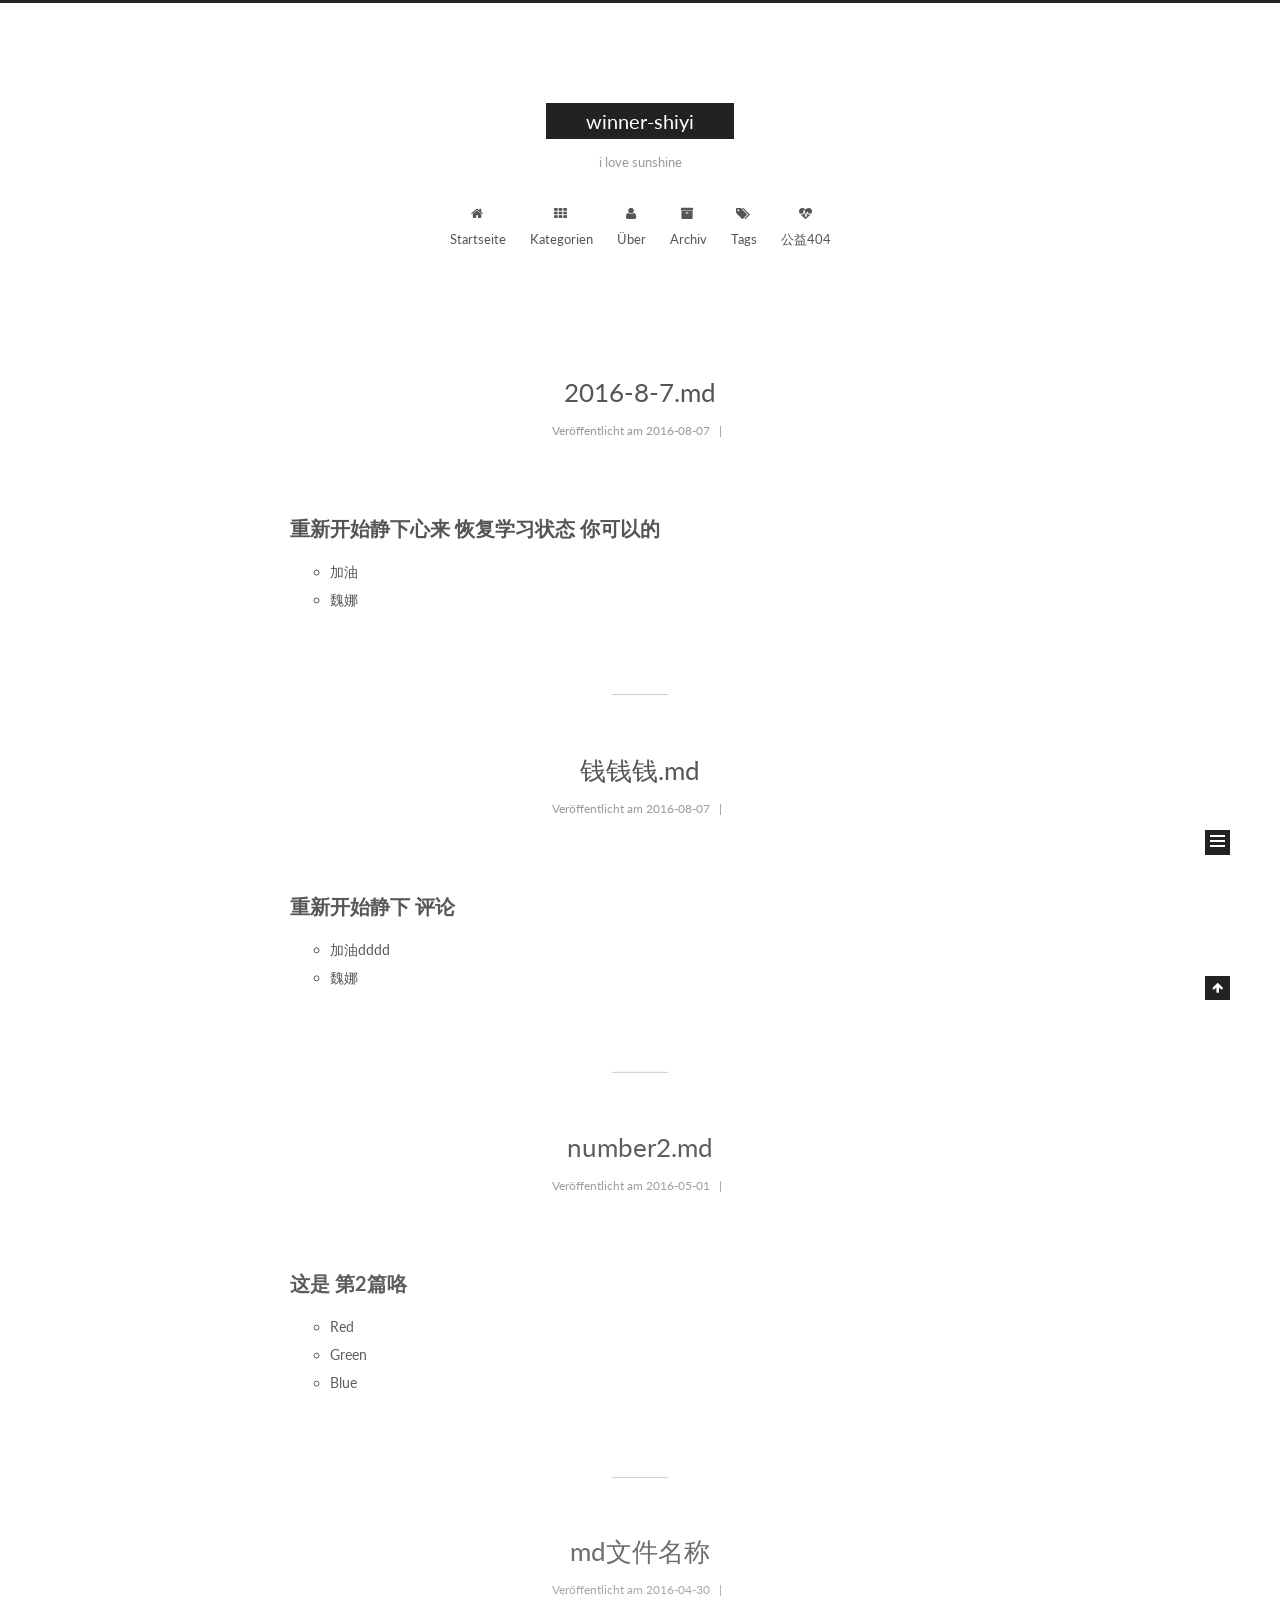
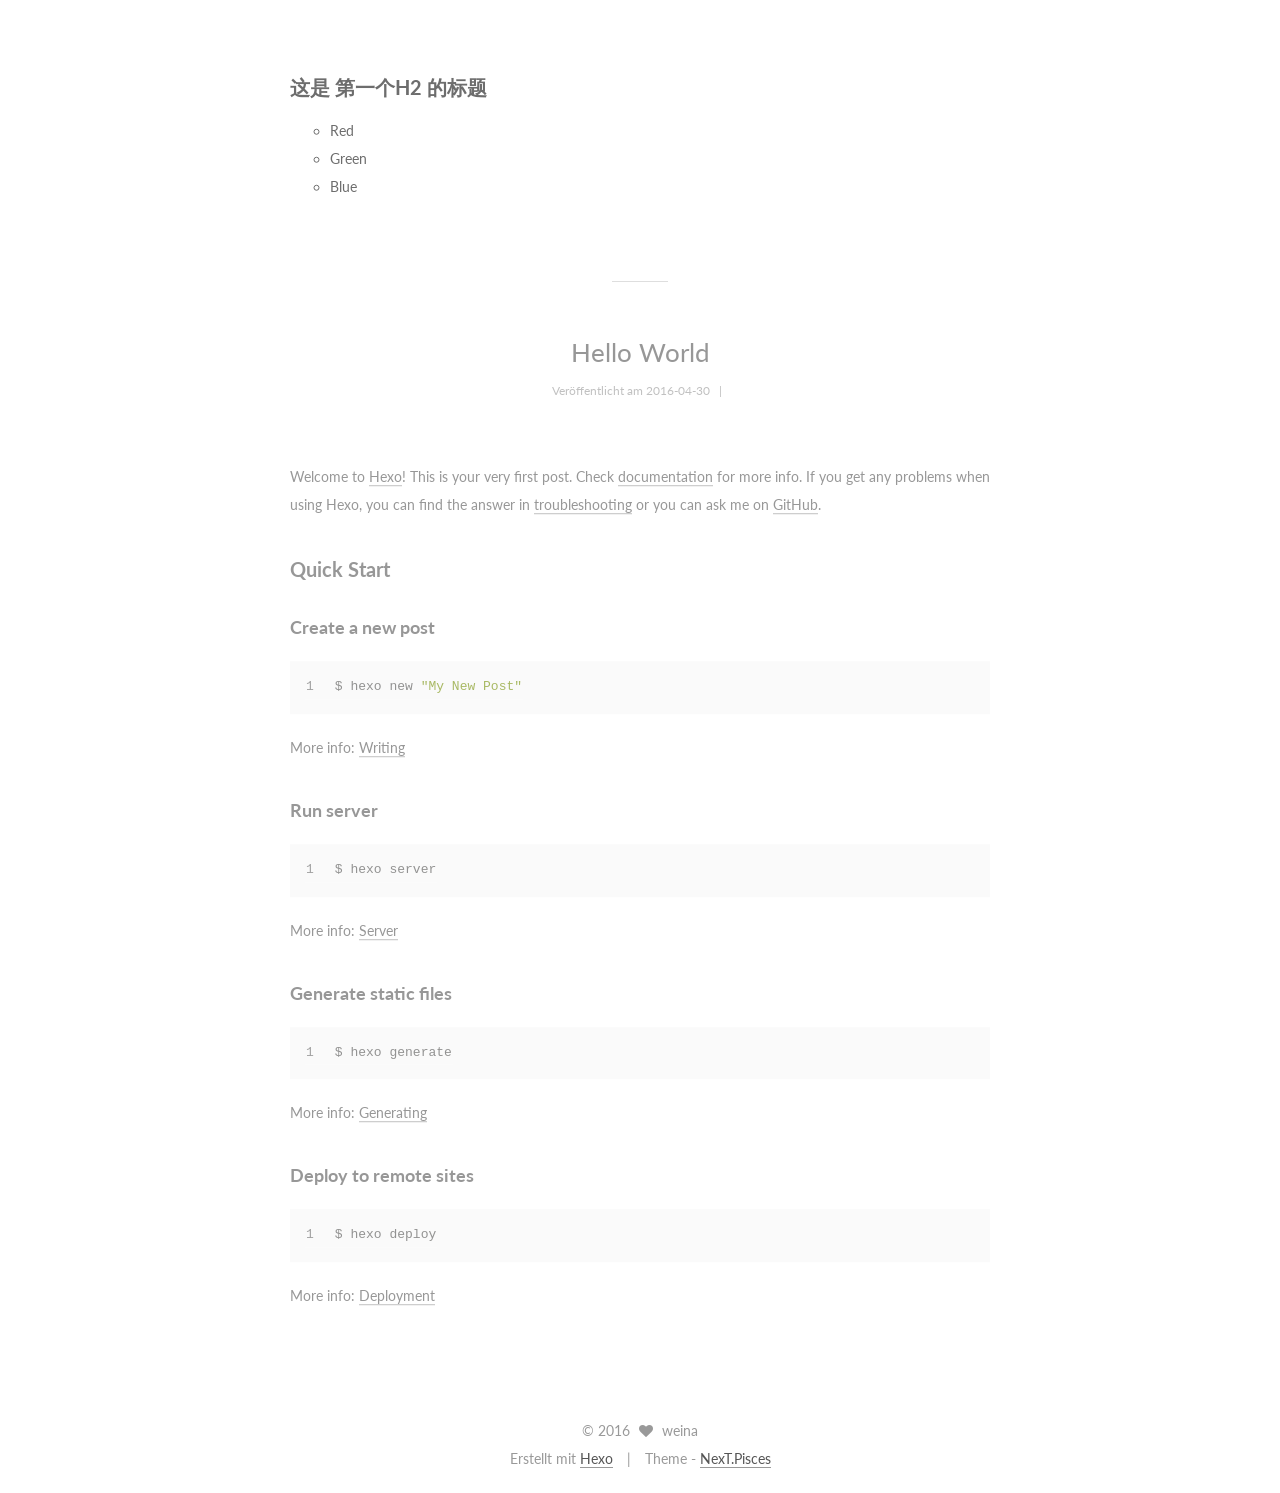
==== commit 3bc6b5f6: "Site updated: 2016-08-07 22:55:39" ====
--- a/index.html
+++ b/index.html
@@ -5,7 +5,7 @@
   
 
 
-<html class="theme-next muse use-motion">
+<html class="theme-next pisces use-motion">
 <head>
   <meta charset="UTF-8"/>
 <meta http-equiv="X-UA-Compatible" content="IE=edge,chrome=1" />
@@ -99,8 +99,8 @@
 <script type="text/javascript" id="hexo.configuration">
   var NexT = window.NexT || {};
   var CONFIG = {
-    scheme: 'Muse',
-    sidebar: {"position":"right","display":"post"},
+    scheme: 'Pisces',
+    sidebar: {"position":"left","display":"post"},
     fancybox: true,
     motion: true,
     duoshuo: {
@@ -136,7 +136,7 @@
     
   
 
-  <div class="container one-collumn sidebar-position-right 
+  <div class="container one-collumn sidebar-position-left 
    page-home 
  ">
     <div class="headband"></div>
@@ -175,7 +175,7 @@
             
               <i class="menu-item-icon fa fa-fw fa-home"></i> <br />
             
-            Home
+            Startseite
           </a>
         </li>
       
@@ -185,7 +185,7 @@
             
               <i class="menu-item-icon fa fa-fw fa-th"></i> <br />
             
-            Categories
+            Kategorien
           </a>
         </li>
       
@@ -195,7 +195,7 @@
             
               <i class="menu-item-icon fa fa-fw fa-user"></i> <br />
             
-            About
+            Über
           </a>
         </li>
       
@@ -205,7 +205,7 @@
             
               <i class="menu-item-icon fa fa-fw fa-archive"></i> <br />
             
-            Archives
+            Archiv
           </a>
         </li>
       
@@ -281,7 +281,7 @@
             <span class="post-meta-item-icon">
               <i class="fa fa-calendar-o"></i>
             </span>
-            <span class="post-meta-item-text">Posted on</span>
+            <span class="post-meta-item-text">Veröffentlicht am</span>
             <time itemprop="dateCreated" datetime="2016-08-07T11:30:23+08:00" content="2016-08-07">
               2016-08-07
             </time>
@@ -385,7 +385,7 @@
             <span class="post-meta-item-icon">
               <i class="fa fa-calendar-o"></i>
             </span>
-            <span class="post-meta-item-text">Posted on</span>
+            <span class="post-meta-item-text">Veröffentlicht am</span>
             <time itemprop="dateCreated" datetime="2016-08-07T11:30:23+08:00" content="2016-08-07">
               2016-08-07
             </time>
@@ -489,7 +489,7 @@
             <span class="post-meta-item-icon">
               <i class="fa fa-calendar-o"></i>
             </span>
-            <span class="post-meta-item-text">Posted on</span>
+            <span class="post-meta-item-text">Veröffentlicht am</span>
             <time itemprop="dateCreated" datetime="2016-05-01T00:04:37+08:00" content="2016-05-01">
               2016-05-01
             </time>
@@ -594,7 +594,7 @@
             <span class="post-meta-item-icon">
               <i class="fa fa-calendar-o"></i>
             </span>
-            <span class="post-meta-item-text">Posted on</span>
+            <span class="post-meta-item-text">Veröffentlicht am</span>
             <time itemprop="dateCreated" datetime="2016-04-30T23:19:18+08:00" content="2016-04-30">
               2016-04-30
             </time>
@@ -699,7 +699,7 @@
             <span class="post-meta-item-icon">
               <i class="fa fa-calendar-o"></i>
             </span>
-            <span class="post-meta-item-text">Posted on</span>
+            <span class="post-meta-item-text">Veröffentlicht am</span>
             <time itemprop="dateCreated" datetime="2016-04-30T19:58:37+08:00" content="2016-04-30">
               2016-04-30
             </time>
@@ -816,7 +816,7 @@
           <div class="site-state-item site-state-posts">
             <a href="/archives">
               <span class="site-state-item-count">5</span>
-              <span class="site-state-item-name">posts</span>
+              <span class="site-state-item-name">Artikel</span>
             </a>
           </div>
 
@@ -863,13 +863,13 @@
 </div>
 
 <div class="powered-by">
-  Powered by <a class="theme-link" href="https://hexo.io">Hexo</a>
+  Erstellt mit  <a class="theme-link" href="https://hexo.io">Hexo</a>
 </div>
 
 <div class="theme-info">
   Theme -
   <a class="theme-link" href="https://github.com/iissnan/hexo-theme-next">
-    NexT.Muse
+    NexT.Pisces
   </a>
 </div>
 
@@ -934,6 +934,13 @@
 
   
   
+
+
+  <script type="text/javascript" src="/js/src/affix.js?v=5.0.1"></script>
+
+  <script type="text/javascript" src="/js/src/schemes/pisces.js?v=5.0.1"></script>
+
+
 
   
 
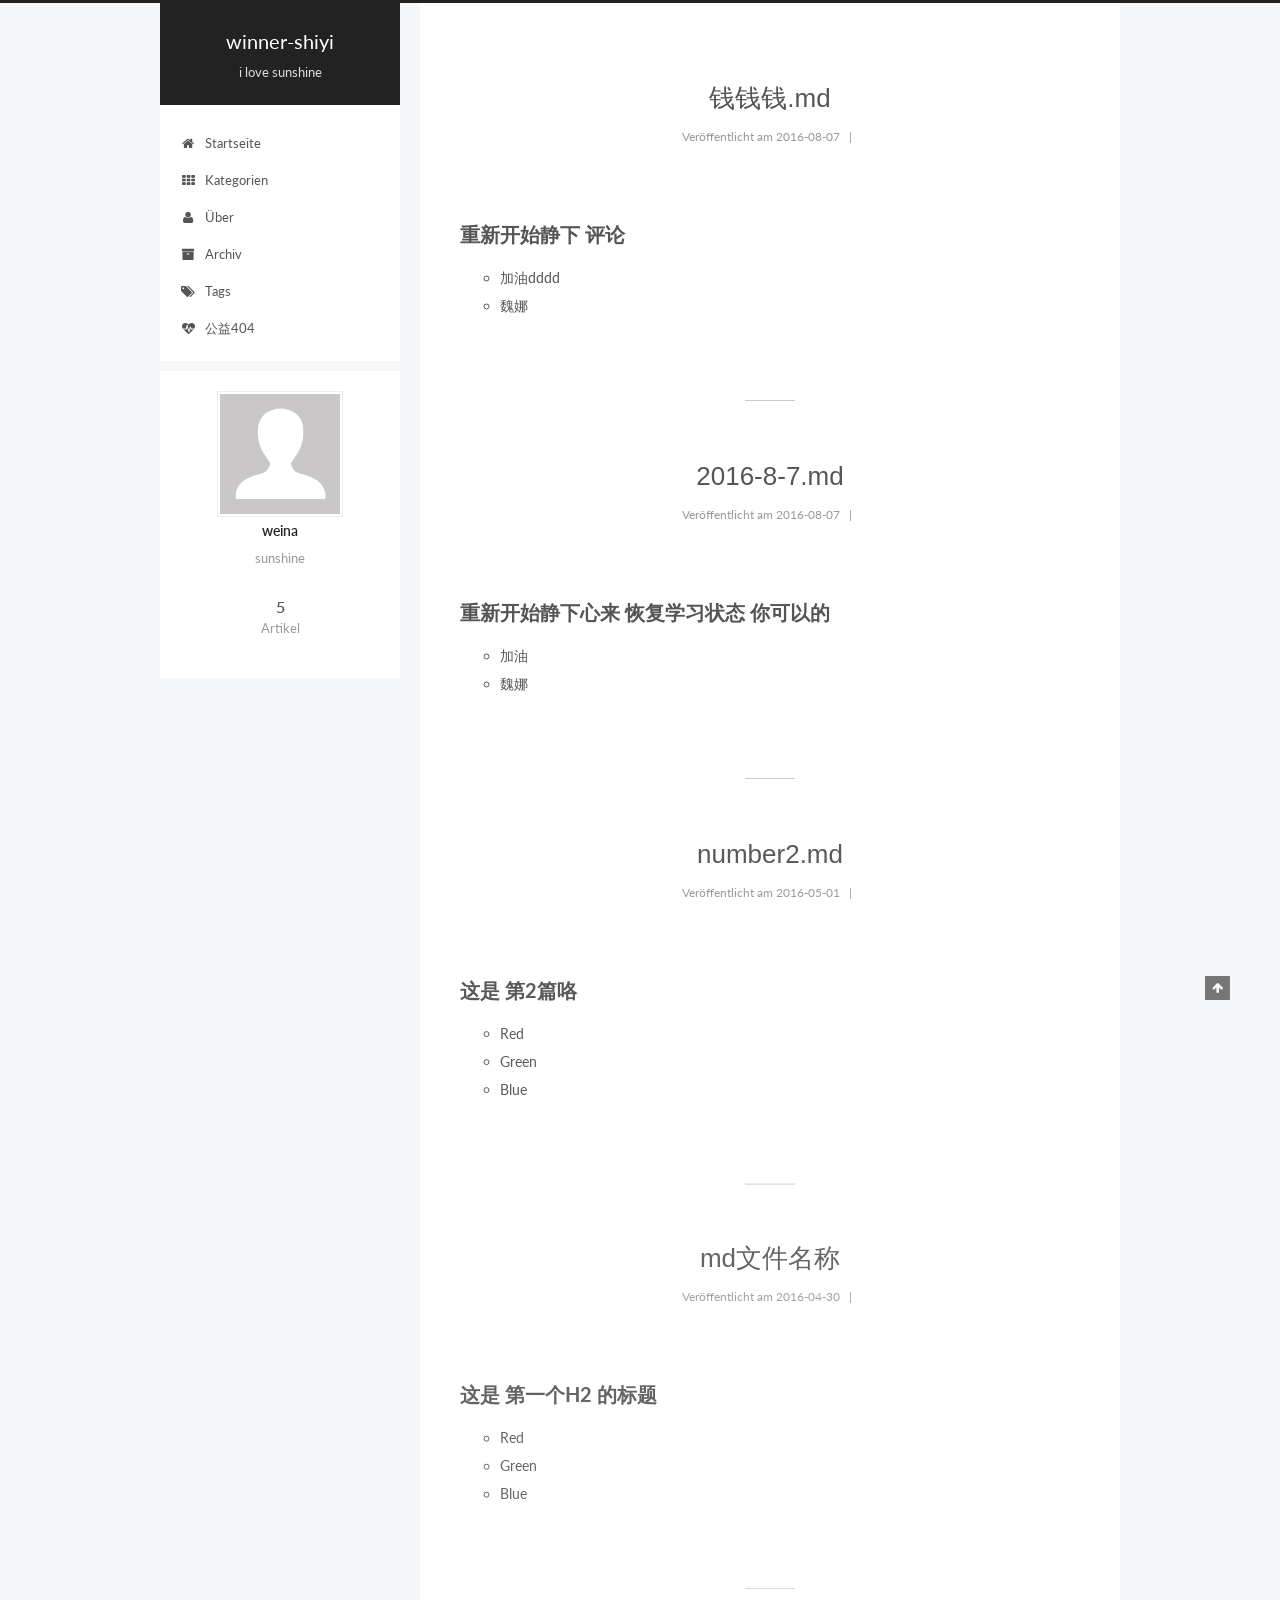
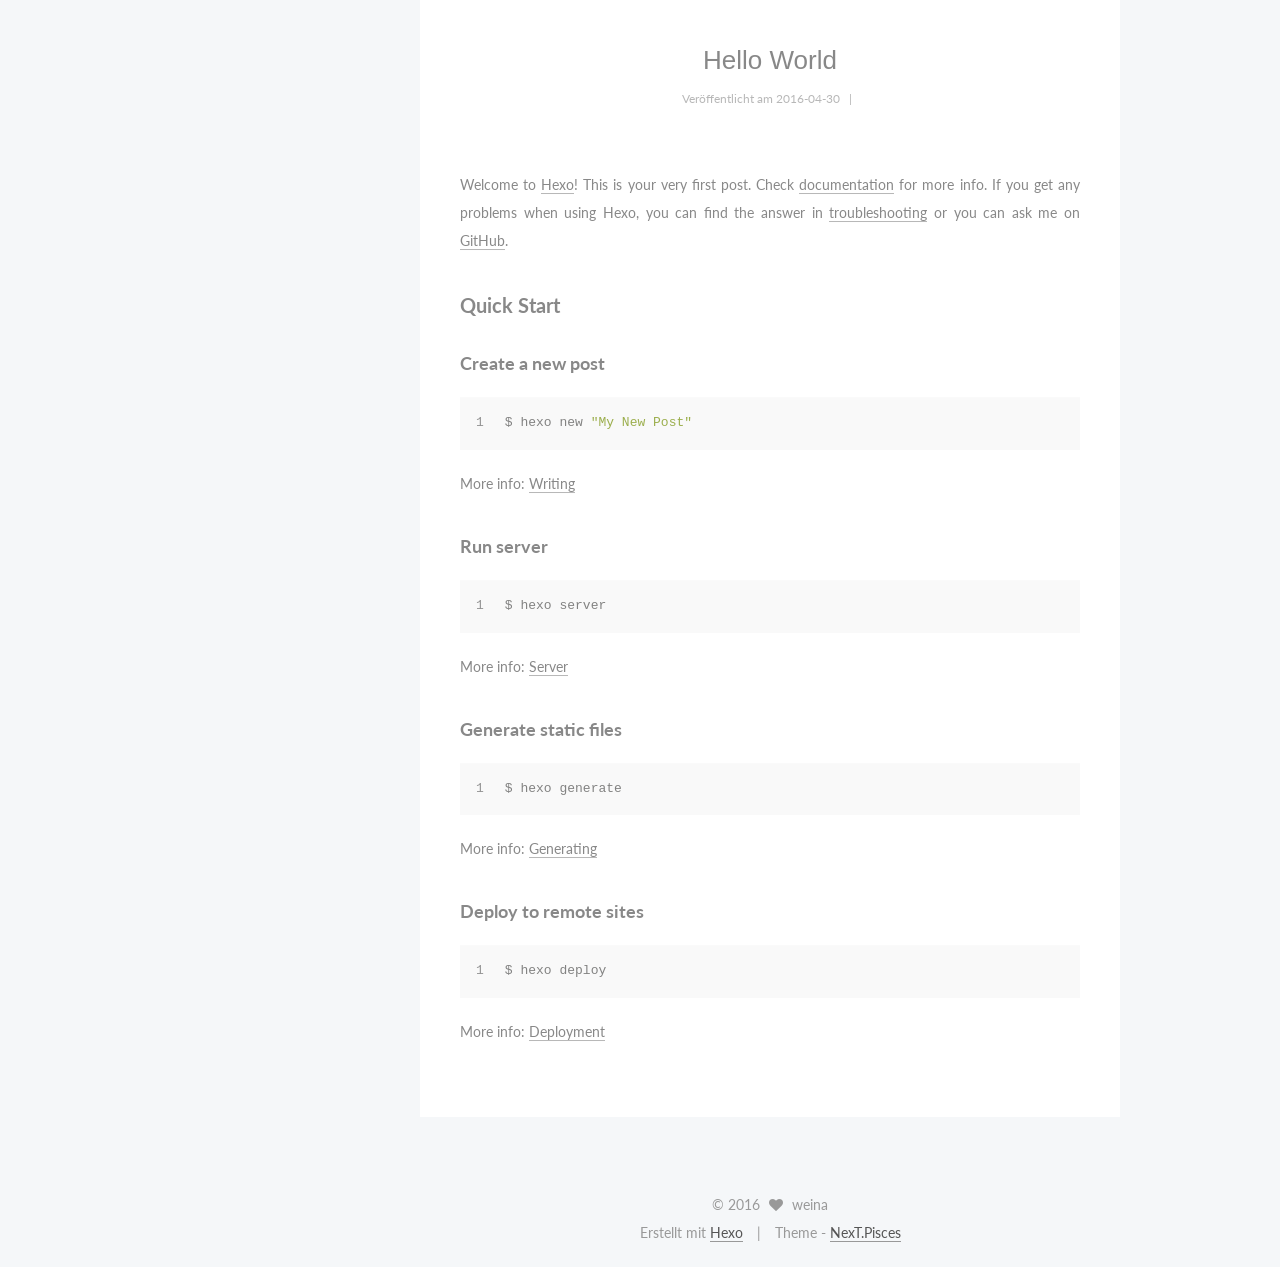
==== commit a029ba0e: "Site updated: 2016-09-08 22:08:27" ====
--- a/index.html
+++ b/index.html
@@ -268,8 +268,8 @@
             
               
                 
-                <a class="post-title-link" href="/2016-8-7-md20160807/" itemprop="url">
-                  2016-8-7.md
+                <a class="post-title-link" href="/钱钱钱钱20160807/" itemprop="url">
+                  钱钱钱.md
                 </a>
               
             
@@ -293,8 +293,8 @@
             
               <span class="post-comments-count">
                 &nbsp; | &nbsp;
-                <a href="/2016-8-7-md20160807/#comments" itemprop="discussionUrl">
-                  <span class="post-comments-count ds-thread-count" data-thread-key="2016-8-7-md20160807/" itemprop="commentsCount"></span>
+                <a href="/钱钱钱钱20160807/#comments" itemprop="discussionUrl">
+                  <span class="post-comments-count ds-thread-count" data-thread-key="钱钱钱钱20160807/" itemprop="commentsCount"></span>
                 </a>
               </span>
             
@@ -319,8 +319,8 @@
       
         
           
-            <h2 id="重新开始静下心来-恢复学习状态-你可以的"><a href="#重新开始静下心来-恢复学习状态-你可以的" class="headerlink" title="重新开始静下心来 恢复学习状态 你可以的"></a>重新开始静下心来 恢复学习状态 你可以的</h2><ul>
-<li>加油</li>
+            <h2 id="重新开始静下-评论"><a href="#重新开始静下-评论" class="headerlink" title="重新开始静下 评论"></a>重新开始静下 评论</h2><ul>
+<li>加油dddd</li>
 <li>魏娜</li>
 </ul>
 
@@ -372,8 +372,8 @@
             
               
                 
-                <a class="post-title-link" href="/钱钱钱钱20160807/" itemprop="url">
-                  钱钱钱.md
+                <a class="post-title-link" href="/2016-8-7-md20160807/" itemprop="url">
+                  2016-8-7.md
                 </a>
               
             
@@ -397,8 +397,8 @@
             
               <span class="post-comments-count">
                 &nbsp; | &nbsp;
-                <a href="/钱钱钱钱20160807/#comments" itemprop="discussionUrl">
-                  <span class="post-comments-count ds-thread-count" data-thread-key="钱钱钱钱20160807/" itemprop="commentsCount"></span>
+                <a href="/2016-8-7-md20160807/#comments" itemprop="discussionUrl">
+                  <span class="post-comments-count ds-thread-count" data-thread-key="2016-8-7-md20160807/" itemprop="commentsCount"></span>
                 </a>
               </span>
             
@@ -423,8 +423,8 @@
       
         
           
-            <h2 id="重新开始静下-评论"><a href="#重新开始静下-评论" class="headerlink" title="重新开始静下 评论"></a>重新开始静下 评论</h2><ul>
-<li>加油dddd</li>
+            <h2 id="重新开始静下心来-恢复学习状态-你可以的"><a href="#重新开始静下心来-恢复学习状态-你可以的" class="headerlink" title="重新开始静下心来 恢复学习状态 你可以的"></a>重新开始静下心来 恢复学习状态 你可以的</h2><ul>
+<li>加油</li>
 <li>魏娜</li>
 </ul>
 
--- a/css/main.css
+++ b/css/main.css
@@ -728,7 +728,7 @@
   font-size: 14px;
   color: #fff;
   background: #222;
-  border: 2px solid #222;
+  border: 2px solid #555;
   text-decoration: none;
   border-radius: 0;
   transition-property: background-color;
@@ -739,8 +739,8 @@
 .btn:hover,
 .post-more-link .btn:hover {
   border-color: #222;
-  color: #222;
-  background: #fff;
+  color: #fff;
+  background: #222;
 }
 .btn-bar {
   display: block;
@@ -845,7 +845,7 @@
   width: 25px;
   background: #222;
   font-size: 12px;
-  opacity: 1;
+  opacity: 0.6;
   color: #fff;
   cursor: pointer;
   text-align: center;
@@ -866,7 +866,7 @@
   }
 }
 .back-to-top.back-to-top-on {
-  bottom: 19px;
+  bottom: 40px;
 }
 .header {
   background: #fff;
@@ -915,7 +915,7 @@
 .site-subtitle {
   margin-top: 10px;
   font-size: 13px;
-  color: #999;
+  color: #ddd;
 }
 .use-motion .brand {
   opacity: 0;
@@ -988,7 +988,8 @@
   transition-timing-function: ease-in-out;
   transition-delay: 0s;
 }
-.menu .menu-item a:hover {
+.menu .menu-item a:hover,
+.menu-item-active a {
   border-bottom-color: #222;
 }
 .menu .menu-item .fa {
@@ -1216,7 +1217,7 @@
   font-size: 26px;
   text-align: center;
   word-break: break-word;
-  font-weight: 400;
+  font-weight: 300;
 }
 @media (max-width: 767px) {
   .posts-expand .post-title {
@@ -1308,10 +1309,10 @@
   margin-top: 50px;
 }
 .post-more-link .btn {
-  color: #fff;
+  color: #555;
   font-size: 14px;
-  background: #222;
-  border-radius: 0;
+  background: #fff;
+  border-radius: 2px;
   line-height: 2;
 }
 .posts-expand .post-tags {
@@ -1464,20 +1465,20 @@
   display: block;
   margin: 0 auto;
   padding: 2px;
-  max-width: 96px;
+  max-width: 120px;
   height: auto;
-  border: 2px solid #333;
+  border: 1px solid #eee;
 }
 .site-author-name {
-  margin: 5px 0 0;
+  margin: 0;
   text-align: center;
-  color: #f5f5f5;
-  font-weight: normal;
+  color: #222;
+  font-weight: 600;
 }
 .site-description {
-  margin-top: 5px;
+  margin-top: 0;
   text-align: center;
-  font-size: 14px;
+  font-size: 13px;
   color: #999;
 }
 .site-state {
@@ -1489,7 +1490,7 @@
 .site-state-item {
   display: inline-block;
   padding: 0 15px;
-  border-left: 1px solid #333;
+  border-left: 1px solid #eee;
 }
 .site-state-item:first-child {
   border-left: none;
@@ -1502,11 +1503,11 @@
   text-align: center;
   color: inherit;
   font-weight: 600;
-  font-size: 18px;
+  font-size: 16px;
 }
 .site-state-item-name {
   font-size: 13px;
-  color: inherit;
+  color: #999;
 }
 .feed-link {
   margin-top: 20px;
@@ -1548,7 +1549,7 @@
   width: 4px;
   height: 4px;
   border-radius: 50%;
-  background: #ff70ff;
+  background: #0affff;
 }
 .links-of-blogroll {
   font-size: 13px;
@@ -1577,7 +1578,7 @@
   color: #555;
 }
 .sidebar-nav li:hover {
-  color: #f5f5f5;
+  color: #fc6423;
 }
 .page-post-detail .sidebar-nav-toc {
   padding: 0 5px;
@@ -1586,11 +1587,11 @@
   margin-left: 10px;
 }
 .sidebar-nav .sidebar-nav-active {
-  color: #87daff;
-  border-bottom-color: #87daff;
+  color: #fc6423;
+  border-bottom-color: #fc6423;
 }
 .sidebar-nav .sidebar-nav-active:hover {
-  color: #87daff;
+  color: #fc6423;
 }
 .sidebar-panel {
   display: none;
@@ -1623,12 +1624,12 @@
   transition-timing-function: ease-in-out;
   transition-delay: 0s;
   transition-property: all;
-  color: #999;
-  border-bottom-color: #555;
+  color: #666;
+  border-bottom-color: #ccc;
 }
 .post-toc ol a:hover {
-  color: #ccc;
-  border-bottom-color: #ccc;
+  color: #000;
+  border-bottom-color: #000;
 }
 .post-toc .nav-item {
   overflow: hidden;
@@ -1649,14 +1650,14 @@
   display: block;
 }
 .post-toc .nav .active > a {
-  color: #87daff;
-  border-bottom-color: #87daff;
+  color: #fc6423;
+  border-bottom-color: #fc6423;
 }
 .post-toc .nav .active-current > a {
-  color: #87daff;
+  color: #fc6423;
 }
 .post-toc .nav .active-current > a:hover {
-  color: #87daff;
+  color: #fc6423;
 }
 .footer {
   font-size: 14px;
@@ -2034,6 +2035,28 @@
   top: 42%;
   color: #ccc;
 }
+.busuanzi-count:before {
+  content: " ";
+  float: left;
+  width: 260px;
+  min-height: 25px;
+}
+@media (min-width: 768px) and (max-width: 991px) {
+  .busuanzi-count {
+    width: auto;
+  }
+  .busuanzi-count:before {
+    display: none;
+  }
+}
+@media (max-width: 767px) {
+  .busuanzi-count {
+    width: auto;
+  }
+  .busuanzi-count:before {
+    display: none;
+  }
+}
 .site-uv,
 .site-pv,
 .page-pv {
@@ -2105,78 +2128,395 @@
   padding-left: 10px;
 }
 .page-post-detail .sidebar-toggle-line {
-  background: #87daff;
+  background: #fc6423;
 }
 .page-post-detail .comments {
   overflow: hidden;
 }
-@media (max-width: 767px) {
-  .header-inner,
-  .container .main-inner,
+body {
+  background: #f5f7f9;
+}
+@media (min-width: 992px) {
+  .full-image.full-image.full-image {
+    max-width: none;
+    width: 118%;
+    margin: 0 -9%;
+  }
+}
+.header {
+  position: relative;
+  margin: 0 auto;
+  width: 960px;
+}
+@media (min-width: 768px) and (max-width: 991px) {
+  .header {
+    width: auto;
+  }
+}
+@media (max-width: 767px) {
+  .header {
+    width: auto;
+  }
+}
+.header-inner {
+  position: absolute;
+  top: 0;
+  overflow: hidden;
+  padding: 0;
+  width: 240px;
+  background: #fff;
+}
+@media (min-width: 1600px) {
+  .container .header-inner {
+    width: 240px;
+  }
+}
+@media (min-width: 768px) and (max-width: 991px) {
+  .header-inner {
+    position: relative;
+    width: auto;
+  }
+}
+@media (max-width: 767px) {
+  .header-inner {
+    position: relative;
+    width: auto;
+  }
+}
+.main:before,
+.main:after {
+  content: " ";
+  display: table;
+}
+.main:after {
+  clear: both;
+}
+@media (min-width: 768px) and (max-width: 991px) {
+  .main {
+    padding-bottom: 100px;
+  }
+}
+@media (max-width: 767px) {
+  .main {
+    padding-bottom: 100px;
+  }
+}
+.container .main-inner {
+  width: 960px;
+}
+@media (min-width: 768px) and (max-width: 991px) {
+  .container .main-inner {
+    width: auto;
+  }
+}
+@media (max-width: 767px) {
+  .container .main-inner {
+    width: auto;
+  }
+}
+.content-wrap {
+  float: right;
+  box-sizing: border-box;
+  padding: 40px;
+  width: 700px;
+  background: #fff;
+  min-height: 700px;
+}
+@media (min-width: 768px) and (max-width: 991px) {
+  .content-wrap {
+    width: 100%;
+    padding: 20px;
+  }
+}
+@media (max-width: 767px) {
+  .content-wrap {
+    width: 100%;
+    padding: 20px;
+    min-height: auto;
+  }
+}
+.sidebar {
+  position: static;
+  float: left;
+  margin-top: 300px;
+  width: 240px;
+  background: #fff;
+  box-shadow: none;
+}
+@media (min-width: 768px) and (max-width: 991px) {
+  .sidebar {
+    display: none;
+  }
+}
+@media (max-width: 767px) {
+  .sidebar {
+    display: none;
+  }
+}
+.sidebar-toggle {
+  display: none;
+}
+.footer-inner {
+  width: 960px;
+}
+.footer-inner:before {
+  content: " ";
+  float: left;
+  width: 260px;
+  min-height: 50px;
+}
+@media (min-width: 768px) and (max-width: 991px) {
   .footer-inner {
     width: auto;
   }
-}
-.custom-logo .site-meta-headline {
-  text-align: center;
-}
-.custom-logo .brand {
+  .footer-inner:before {
+    display: none;
+  }
+}
+@media (max-width: 767px) {
+  .footer-inner {
+    width: auto;
+  }
+  .footer-inner:before {
+    display: none;
+  }
+}
+.sidebar-position-right .header-inner {
+  right: 0;
+}
+.sidebar-position-right .content-wrap {
+  float: left;
+}
+.sidebar-position-right .sidebar {
+  float: right;
+}
+.sidebar-position-right .footer-inner:before {
+  float: right;
+}
+.site-meta {
+  padding: 20px 0;
+  color: #fff;
+  background: #222;
+}
+@media (min-width: 768px) and (max-width: 991px) {
+  .site-meta {
+    box-shadow: 0 0 16px rgba(0,0,0,0.5);
+  }
+}
+@media (max-width: 767px) {
+  .site-meta {
+    box-shadow: 0 0 16px rgba(0,0,0,0.5);
+  }
+}
+.brand {
+  display: block;
+  padding: 0;
   background: none;
 }
-.custom-logo .site-title {
-  margin: 10px auto 0;
-  font-size: 24px;
-  color: #222;
-}
-.custom-logo .site-title a {
-  border: none;
-}
-.custom-logo-image {
-  margin: 0 auto;
-  padding: 5px;
-  max-width: 150px;
-  background: #fff;
-}
-@media (max-width: 767px) {
-  .site-nav {
-    position: absolute;
-    left: 0;
-    top: 52px;
-    margin: 0;
-    width: 100%;
-    padding: 0;
-    background: #fff;
-    border-bottom: 1px solid #ddd;
-  }
-}
-@media (max-width: 767px) {
-  .menu {
-    text-align: left;
-  }
-}
-@media (max-width: 767px) {
-  .menu .menu-item {
-    display: block;
-    margin: 0 10px;
-    vertical-align: top;
-  }
-}
-@media (max-width: 767px) {
-  .menu .menu-item br {
-    display: none;
-  }
-}
-@media (max-width: 767px) {
-  .menu .menu-item a {
-    padding: 5px 10px;
-  }
-}
-.menu .menu-item .fa {
-  margin-right: 0;
+.brand:hover {
+  color: #fff;
+}
+.site-subtitle {
+  margin: 0;
 }
 .site-search form {
   display: none;
 }
+.site-nav {
+  border-top: none;
+}
+@media (min-width: 768px) and (max-width: 991px) {
+  .site-nav {
+    display: none !important;
+  }
+}
+@media (min-width: 768px) and (max-width: 991px) {
+  .site-nav-on {
+    display: block !important;
+  }
+}
+.menu .menu-item {
+  display: block;
+  margin: 0;
+  list-style: none;
+}
+.menu .menu-item a {
+  position: relative;
+  box-sizing: border-box;
+  padding: 5px 20px;
+  text-align: left;
+  line-height: inherit;
+  transition-property: background-color;
+  transition-duration: 0.2s;
+  transition-timing-function: ease-in-out;
+  transition-delay: 0s;
+}
+.menu .menu-item a:hover,
+.menu-item-active a {
+  background: #f9f9f9;
+  border-bottom-color: #fff;
+}
+.menu .menu-item br {
+  display: none;
+}
+.menu-item-active a:after {
+  content: " ";
+  position: absolute;
+  top: 50%;
+  margin-top: -3px;
+  right: 15px;
+  width: 6px;
+  height: 6px;
+  border-radius: 50%;
+  background-color: #bbb;
+}
+.btn-bar {
+  background-color: #fff;
+}
+.site-nav-toggle {
+  top: 20px;
+  left: 20px;
+}
+@media (min-width: 768px) and (max-width: 991px) {
+  .site-nav-toggle {
+    display: block;
+  }
+}
+.use-motion .sidebar .motion-element {
+  opacity: 1;
+}
+.sidebar {
+  display: none;
+  right: auto;
+  bottom: auto;
+  -webkit-transform: none;
+}
+.sidebar-inner {
+  box-sizing: border-box;
+  width: 240px;
+  color: #555;
+  background: #fff;
+}
+.sidebar-inner.affix {
+  position: fixed;
+  top: 0;
+}
+.site-overview {
+  margin: 0 2px;
+  text-align: left;
+}
+.site-author:before,
+.site-author:after {
+  content: " ";
+  display: table;
+}
+.site-author:after {
+  clear: both;
+}
+.sidebar a {
+  color: #555;
+}
+.sidebar a:hover {
+  color: #222;
+}
+.links-of-author-item a:before {
+  display: none;
+}
+.links-of-author-item a {
+  border-bottom: none;
+  text-decoration: underline;
+}
+.feed-link {
+  border-top: 1px dotted #ccc;
+  border-bottom: 1px dotted #ccc;
+  text-align: center;
+}
+.feed-link a {
+  display: block;
+  color: #fc6423;
+  border: none;
+}
+.feed-link a:hover {
+  background: none;
+  color: #e34603;
+}
+.feed-link a:hover i {
+  color: #e34603;
+}
+.links-of-author:before,
+.links-of-author:after {
+  content: " ";
+  display: table;
+}
+.links-of-author:after {
+  clear: both;
+}
+.links-of-author-item {
+  float: left;
+  margin: 5px 0 0;
+  width: 50%;
+}
+.links-of-author-item a {
+  box-sizing: border-box;
+  display: inline-block;
+  margin-right: 0;
+  margin-bottom: 0;
+  padding: 0 5px;
+  overflow: hidden;
+  white-space: nowrap;
+  text-overflow: ellipsis;
+}
+.links-of-author-item a {
+  display: block;
+  text-decoration: none;
+}
+.links-of-author-item a:hover {
+  border-radius: 4px;
+  background: #eee;
+}
+.links-of-author-item .fa {
+  margin-right: 2px;
+  font-size: 16px;
+}
+.links-of-author-item .fa-globe {
+  font-size: 15px;
+}
+.links-of-blogroll {
+  margin-top: 20px;
+  padding: 3px 0 0;
+  border-top: 1px dotted #ccc;
+}
+.links-of-blogroll-title {
+  margin-top: 0;
+}
+.links-of-blogroll-item {
+  padding: 0;
+}
+.links-of-blogroll-inline:before,
+.links-of-blogroll-inline:after {
+  content: " ";
+  display: table;
+}
+.links-of-blogroll-inline:after {
+  clear: both;
+}
 .links-of-blogroll-inline .links-of-blogroll-item {
-  display: inline-block;
-}
+  float: left;
+  margin: 5px 0 0;
+  width: 50%;
+}
+.links-of-blogroll-inline .links-of-blogroll-item a {
+  box-sizing: border-box;
+  display: inline-block;
+  margin-right: 0;
+  margin-bottom: 0;
+  padding: 0 5px;
+  overflow: hidden;
+  white-space: nowrap;
+  text-overflow: ellipsis;
+}
+@media (max-width: 767px) {
+  .post-body {
+    text-align: justify;
+  }
+}
